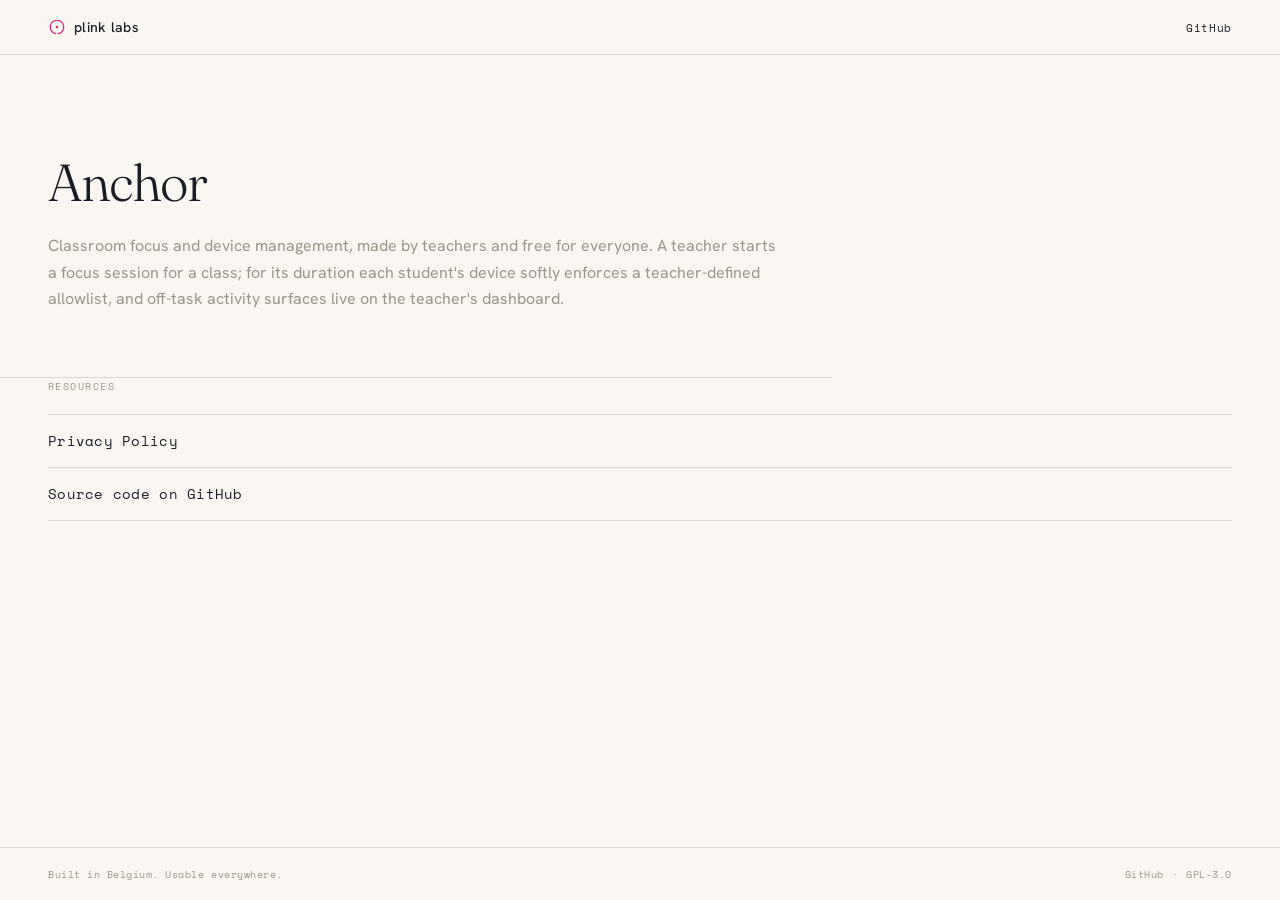
==== anchor/index.html @ 73179ba9 "Add Anchor product section with privacy policy Create an /anchor/ subfolder as the home for Anchor p" ====
<!DOCTYPE html>
<html lang="en">
<head>
  <meta charset="UTF-8">
  <meta name="viewport" content="width=device-width, initial-scale=1.0">
  <meta name="description" content="Anchor — classroom focus and device management software by Plink Labs.">
  <title>Anchor · Plink Labs</title>
  <link rel="icon" href="data:image/svg+xml,<svg xmlns='http://www.w3.org/2000/svg' viewBox='0 0 24 24' fill='none'><path d='M 10.44 20.86 A 9 9 0 1 1 13.56 20.86' stroke='%23DB2777' stroke-width='1.5' stroke-linecap='round'/><circle cx='12' cy='12' r='1.8' fill='%23DB2777'/></svg>">
  <link rel="preconnect" href="https://fonts.googleapis.com">
  <link rel="preconnect" href="https://fonts.gstatic.com" crossorigin>
  <link href="https://fonts.googleapis.com/css2?family=Fraunces:opsz,wght@9..144,300&family=Hanken+Grotesk:wght@400;500&family=Space+Mono&display=swap" rel="stylesheet">
  <link rel="stylesheet" href="../style.css">
  <style>
    .links {
      padding: 0 var(--gutter) clamp(2.5rem, 6vw, 4rem);
    }
    .links h2 {
      font-family: var(--ff-mono);
      font-size: 0.65rem;
      font-weight: 400;
      letter-spacing: 0.14em;
      text-transform: uppercase;
      color: var(--muted);
      margin-bottom: 1.25rem;
    }
    .links ul { list-style: none; }
    .links li { border-top: var(--border); }
    .links li:last-child { border-bottom: var(--border); }
    .links a {
      display: block;
      padding: 1rem 0;
      font-family: var(--ff-mono);
      font-size: 0.85rem;
      letter-spacing: 0.02em;
    }
  </style>
</head>
<body>

  <header>
    <a href="/" class="wordmark" aria-label="Plink Labs home">
      <svg width="18" height="18" viewBox="0 0 24 24" fill="none" aria-hidden="true">
        <path d="M 10.44 20.86 A 9 9 0 1 1 13.56 20.86" stroke="#DB2777" stroke-width="1.5" stroke-linecap="round"/>
        <circle cx="12" cy="12" r="1.8" fill="#DB2777"/>
      </svg>
      <span>plink labs</span>
    </a>
    <nav>
      <a href="https://github.com/plinklabs/Anchor">GitHub</a>
    </nav>
  </header>

  <main>
    <section class="hero">
      <h1>Anchor</h1>
      <p>Classroom focus and device management, made by teachers and free for everyone. A teacher starts a focus session for a class; for its duration each student's device softly enforces a teacher-defined allowlist, and off-task activity surfaces live on the teacher's dashboard.</p>
    </section>

    <section class="links">
      <h2>Resources</h2>
      <ul>
        <li><a href="privacy.html">Privacy Policy</a></li>
        <li><a href="https://github.com/plinklabs/Anchor">Source code on GitHub</a></li>
      </ul>
    </section>
  </main>

  <footer>
    <p>Built in Belgium. Usable everywhere.</p>
    <nav>
      <a href="https://github.com/plinklabs">GitHub</a>
      <span>·</span>
      <span>GPL-3.0</span>
    </nav>
  </footer>

</body>
</html>
---- style.css ----
/* Design tokens */
:root {
  --ink:     #1B1B23;
  --paper:   #FAF7F2;
  --magenta: #DB2777;
  --muted:   #9A958B;

  --ff-display: 'Fraunces', Georgia, serif;
  --ff-ui:      'Hanken Grotesk', system-ui, sans-serif;
  --ff-mono:    'Space Mono', monospace;

  --border:  1px solid rgba(27, 27, 35, 0.15);
  --gutter:  clamp(1.25rem, 5vw, 3rem);
}

/* Reset */
*, *::before, *::after { box-sizing: border-box; margin: 0; padding: 0; }

body {
  font-family: var(--ff-ui);
  background: var(--paper);
  color: var(--ink);
  min-height: 100dvh;
  display: flex;
  flex-direction: column;
}

a { color: inherit; text-decoration: none; }
a:hover { color: var(--magenta); }

/* Header */
header {
  display: flex;
  align-items: center;
  justify-content: space-between;
  padding: 1.125rem var(--gutter);
  border-bottom: var(--border);
}

.wordmark {
  display: flex;
  align-items: center;
  gap: 0.5rem;
  font-size: 0.875rem;
  font-weight: 500;
  letter-spacing: 0.02em;
}

header nav {
  font-family: var(--ff-mono);
  font-size: 0.7rem;
  letter-spacing: 0.06em;
}

/* Hero */
main { flex: 1; }

.hero {
  padding: clamp(3rem, 8vw, 6rem) var(--gutter) clamp(2.5rem, 6vw, 4rem);
  border-bottom: var(--border);
  max-width: 52rem;
}

.hero h1 {
  font-family: var(--ff-display);
  font-size: clamp(1.875rem, 4.5vw, 3.25rem);
  font-weight: 300;
  line-height: 1.2;
  letter-spacing: -0.02em;
  margin-bottom: 1.25rem;
}

.hero p {
  color: var(--muted);
  font-size: clamp(0.875rem, 2vw, 1rem);
  line-height: 1.65;
}

/* Projects */
.projects {
  padding: clamp(2rem, 5vw, 3rem) var(--gutter);
}

.projects > h2 {
  font-family: var(--ff-mono);
  font-size: 0.65rem;
  font-weight: 400;
  letter-spacing: 0.14em;
  text-transform: uppercase;
  color: var(--muted);
  margin-bottom: 1.5rem;
}

.project-grid {
  display: grid;
  grid-template-columns: repeat(auto-fill, minmax(15rem, 1fr));
  border-top: var(--border);
  border-left: var(--border);
}

.project-grid article {
  padding: 1.5rem 1.5rem 1.75rem;
  border-right: var(--border);
  border-bottom: var(--border);
}

.project-grid h3 {
  font-family: var(--ff-mono);
  font-size: 0.8rem;
  font-weight: 400;
  color: var(--magenta);
  letter-spacing: 0.02em;
  margin-bottom: 0.5rem;
}

.project-grid p {
  font-size: 0.875rem;
  line-height: 1.55;
  color: var(--muted);
}

/* Footer */
footer {
  display: flex;
  align-items: center;
  justify-content: space-between;
  flex-wrap: wrap;
  gap: 0.75rem;
  padding: 1.125rem var(--gutter);
  border-top: var(--border);
  font-family: var(--ff-mono);
  font-size: 0.65rem;
  letter-spacing: 0.05em;
  color: var(--muted);
}

footer nav {
  display: flex;
  align-items: center;
  gap: 0.5rem;
}
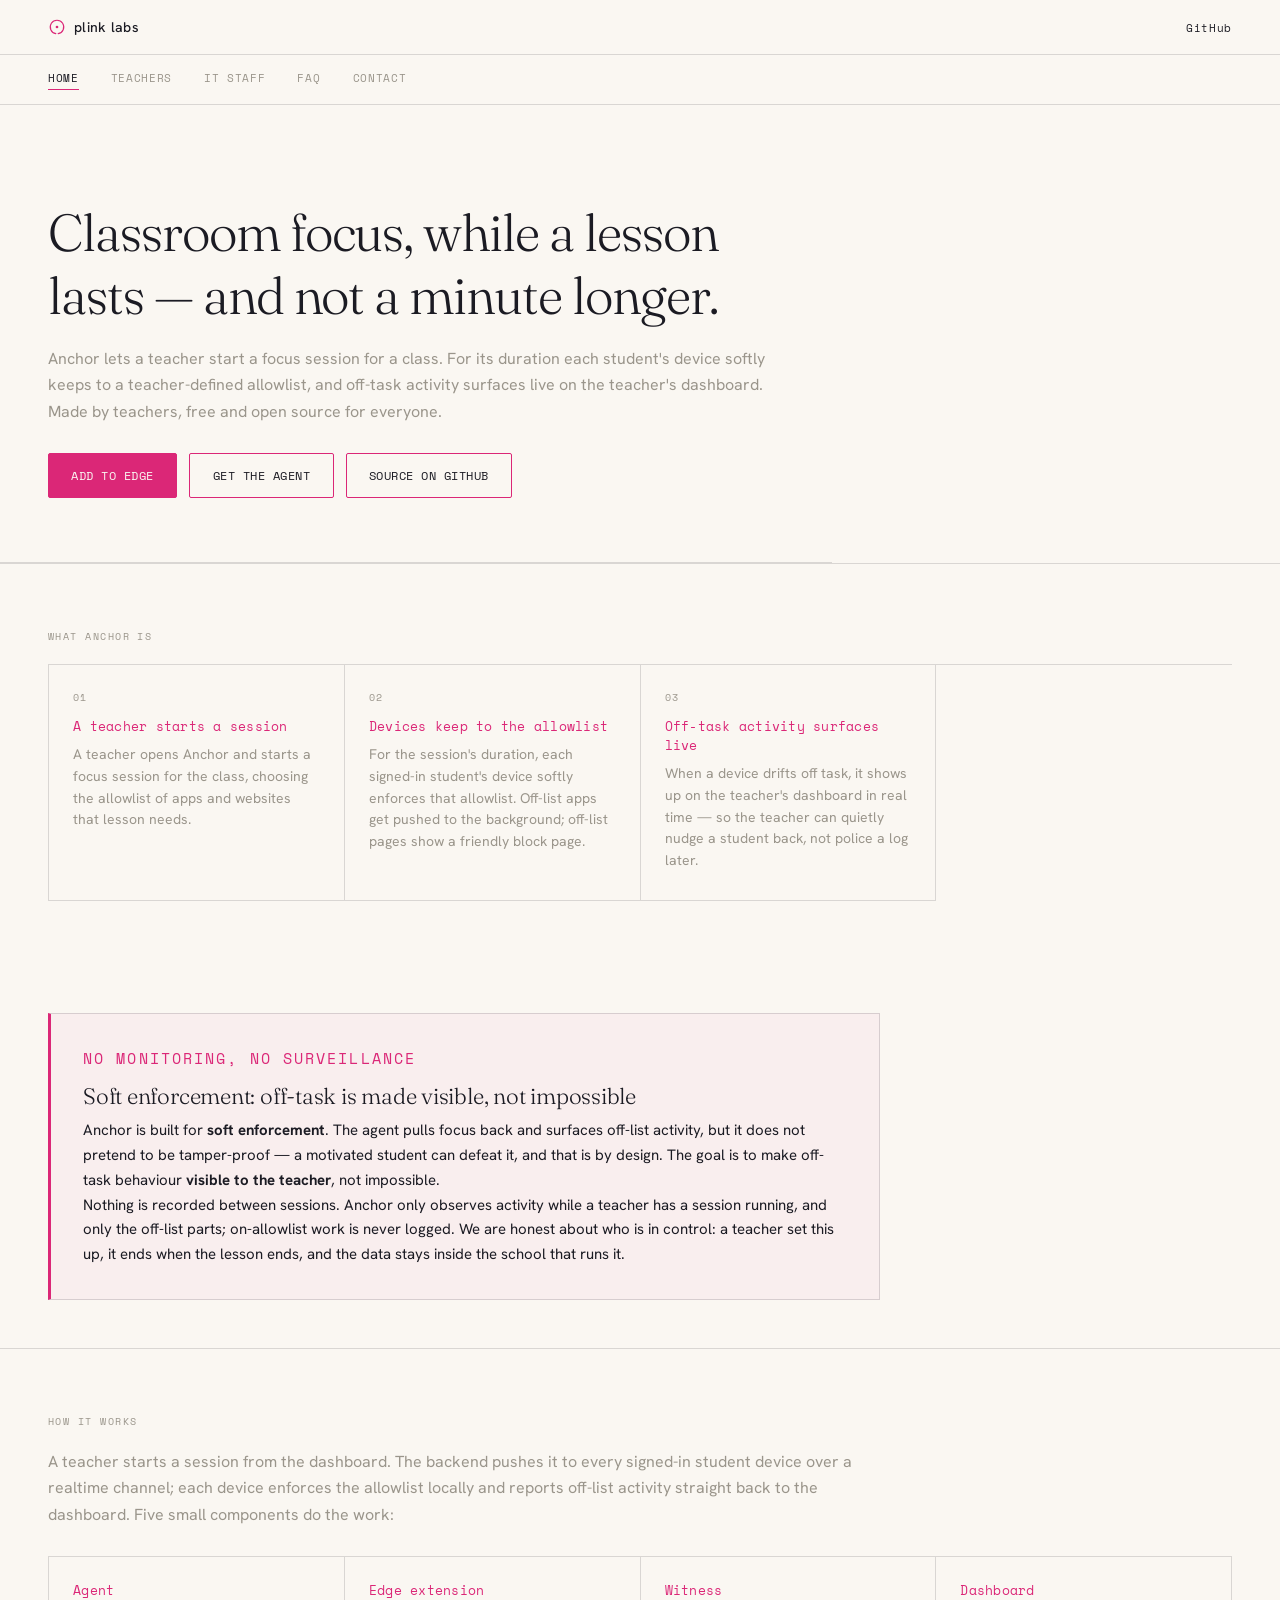
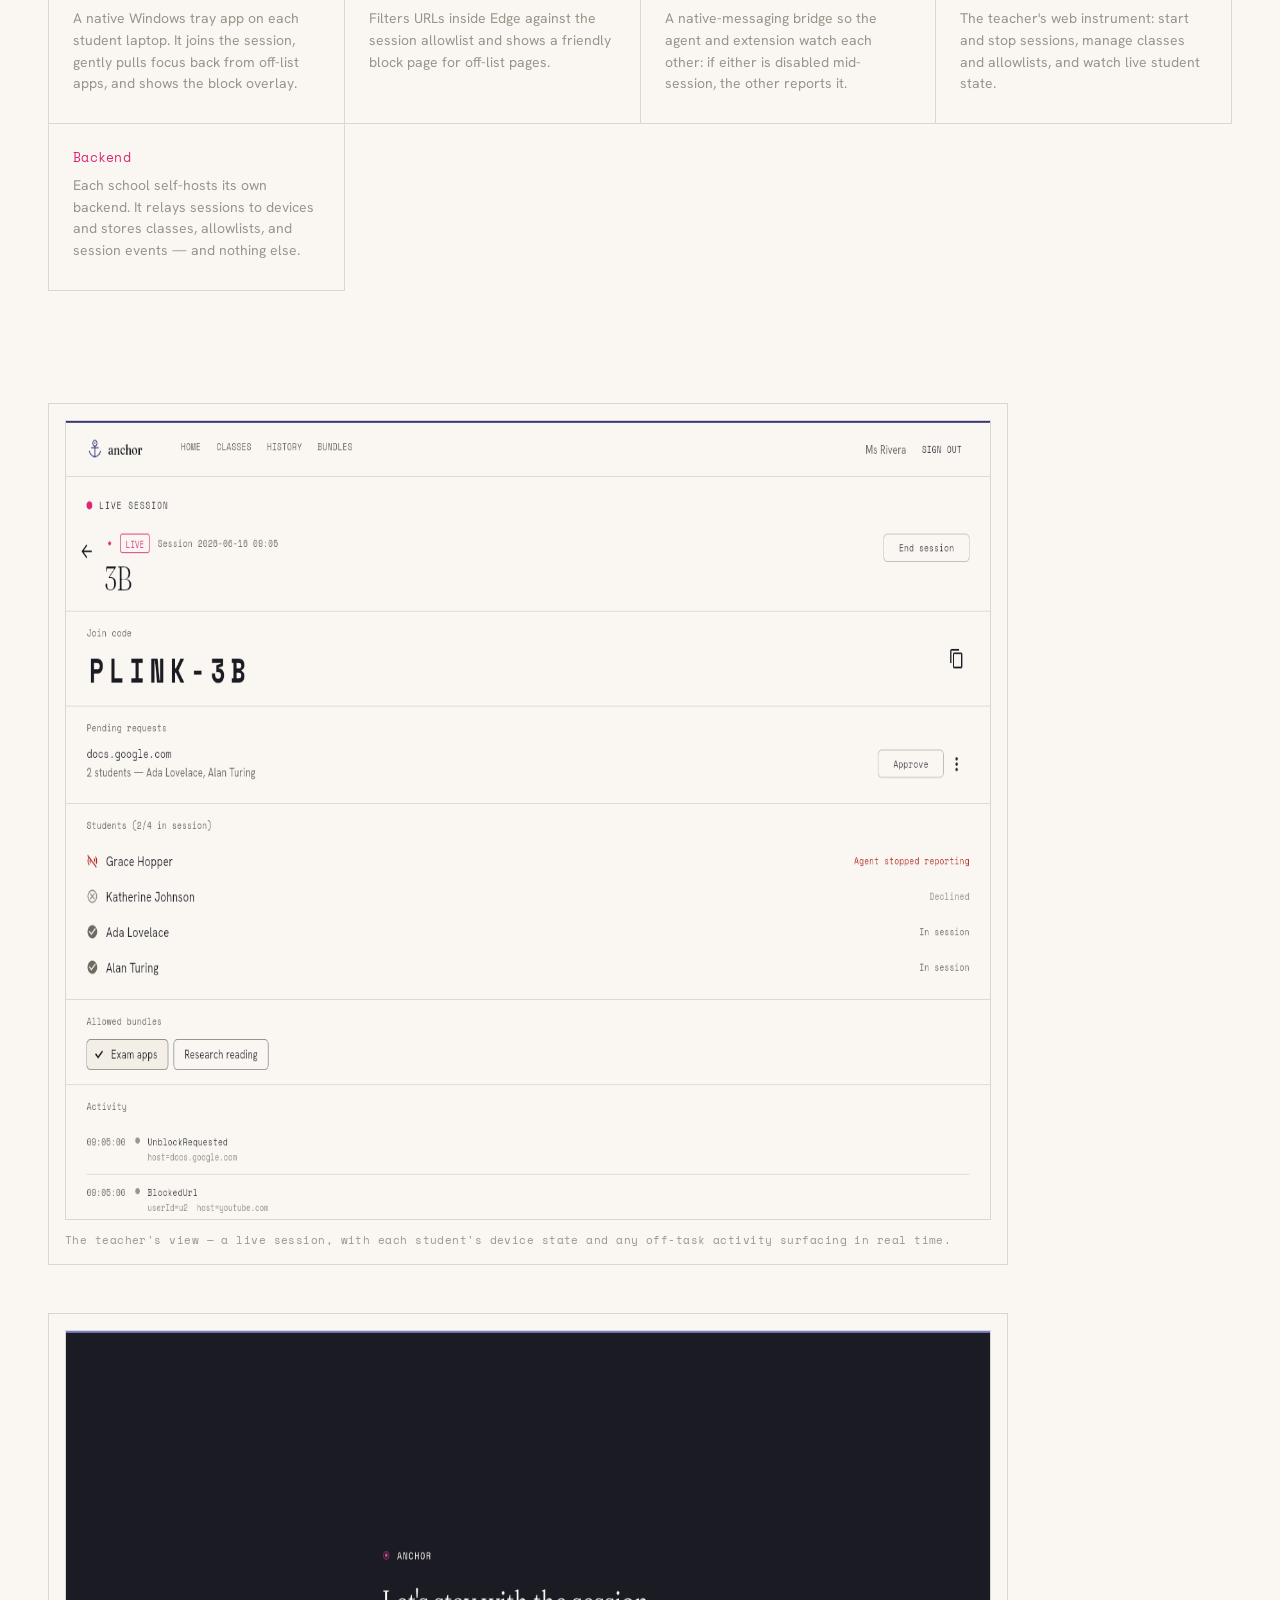
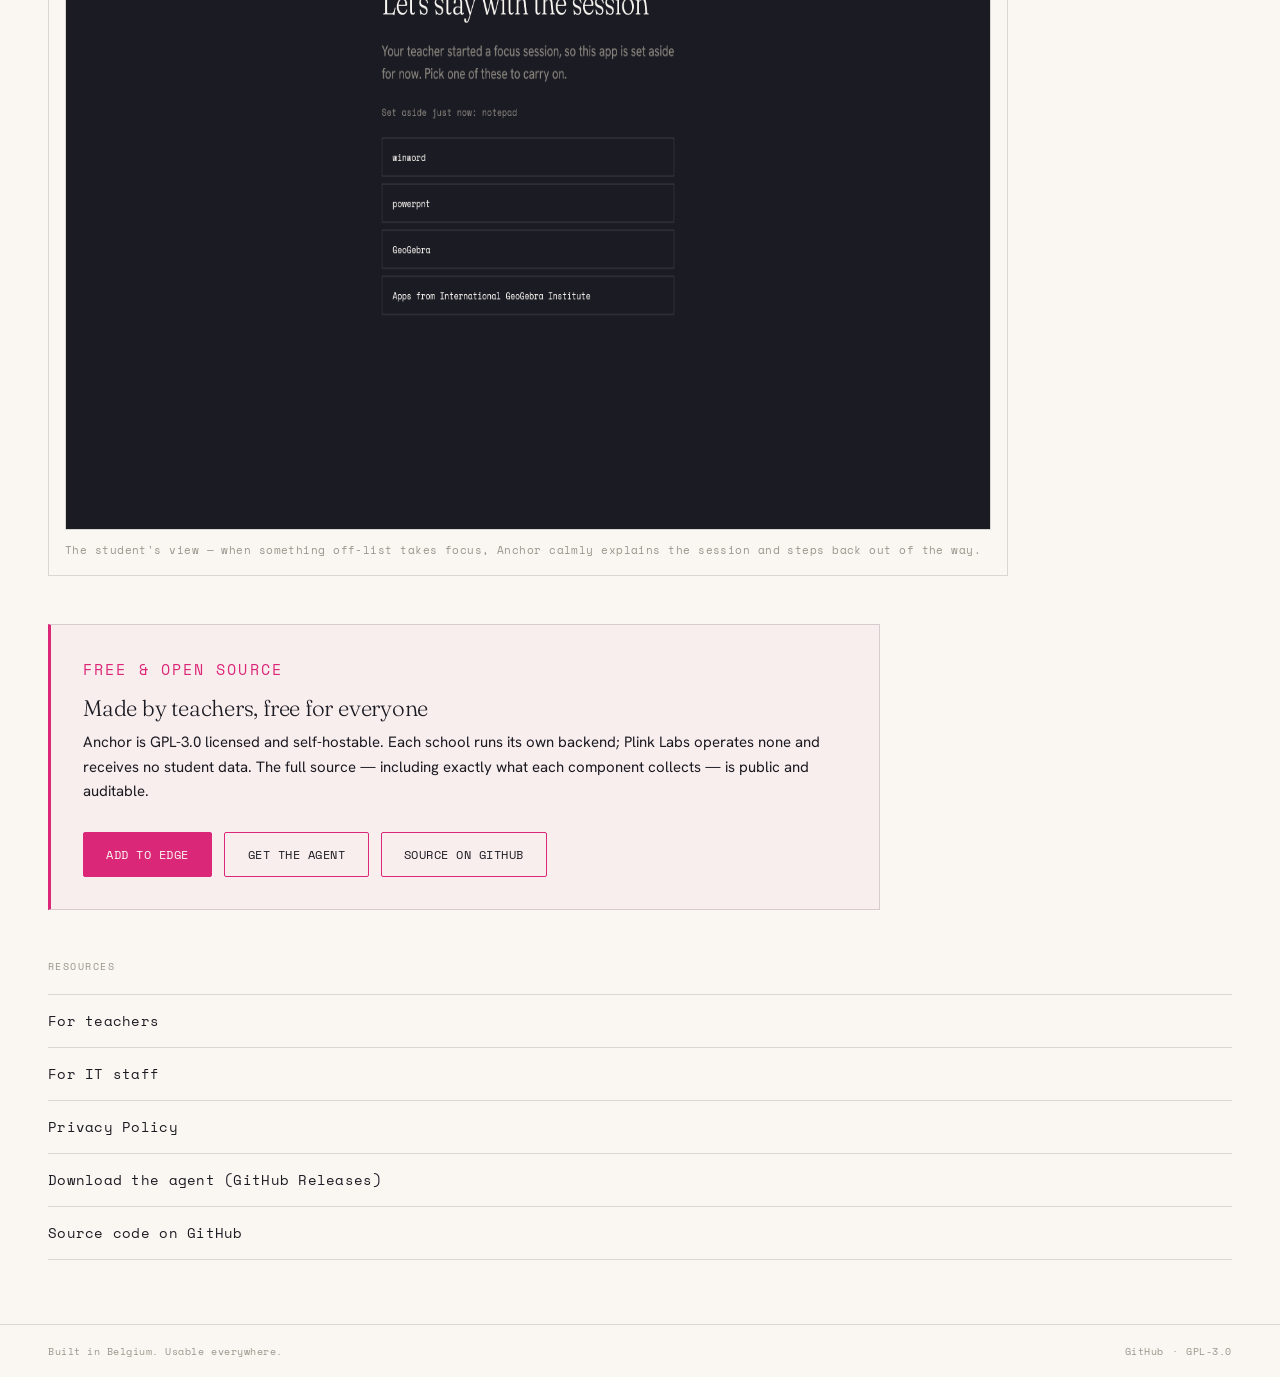
==== commit 008da068: "Publish Anchor website to /anchor/ and link front-page card Mirrors the co-located Anchor `website/`" ====
--- a/anchor/index.html
+++ b/anchor/index.html
@@ -3,37 +3,13 @@
 <head>
   <meta charset="UTF-8">
   <meta name="viewport" content="width=device-width, initial-scale=1.0">
-  <meta name="description" content="Anchor — classroom focus and device management software by Plink Labs.">
+  <meta name="description" content="Anchor — classroom focus and device management software by Plink Labs. A teacher starts a focus session; each student device softly enforces an allowlist; off-task activity surfaces live on the dashboard.">
   <title>Anchor · Plink Labs</title>
   <link rel="icon" href="data:image/svg+xml,<svg xmlns='http://www.w3.org/2000/svg' viewBox='0 0 24 24' fill='none'><path d='M 10.44 20.86 A 9 9 0 1 1 13.56 20.86' stroke='%23DB2777' stroke-width='1.5' stroke-linecap='round'/><circle cx='12' cy='12' r='1.8' fill='%23DB2777'/></svg>">
   <link rel="preconnect" href="https://fonts.googleapis.com">
   <link rel="preconnect" href="https://fonts.gstatic.com" crossorigin>
   <link href="https://fonts.googleapis.com/css2?family=Fraunces:opsz,wght@9..144,300&family=Hanken+Grotesk:wght@400;500&family=Space+Mono&display=swap" rel="stylesheet">
-  <link rel="stylesheet" href="../style.css">
-  <style>
-    .links {
-      padding: 0 var(--gutter) clamp(2.5rem, 6vw, 4rem);
-    }
-    .links h2 {
-      font-family: var(--ff-mono);
-      font-size: 0.65rem;
-      font-weight: 400;
-      letter-spacing: 0.14em;
-      text-transform: uppercase;
-      color: var(--muted);
-      margin-bottom: 1.25rem;
-    }
-    .links ul { list-style: none; }
-    .links li { border-top: var(--border); }
-    .links li:last-child { border-bottom: var(--border); }
-    .links a {
-      display: block;
-      padding: 1rem 0;
-      font-family: var(--ff-mono);
-      font-size: 0.85rem;
-      letter-spacing: 0.02em;
-    }
-  </style>
+  <link rel="stylesheet" href="style.css">
 </head>
 <body>
 
@@ -50,19 +26,128 @@
     </nav>
   </header>
 
+  <nav class="subnav" aria-label="Anchor site">
+    <a href="index.html" aria-current="page">Home</a>
+    <a href="teachers.html">Teachers</a>
+    <a href="it.html">IT staff</a>
+    <a href="faq.html">FAQ</a>
+    <a href="contact.html">Contact</a>
+  </nav>
+
   <main>
+
+    <!-- Hero — one-line value proposition + primary CTAs -->
     <section class="hero">
-      <h1>Anchor</h1>
-      <p>Classroom focus and device management, made by teachers and free for everyone. A teacher starts a focus session for a class; for its duration each student's device softly enforces a teacher-defined allowlist, and off-task activity surfaces live on the teacher's dashboard.</p>
+      <h1>Classroom focus, while a lesson lasts — and not a minute longer.</h1>
+      <p>Anchor lets a teacher start a focus session for a class. For its duration each student's device softly keeps to a teacher-defined allowlist, and off-task activity surfaces live on the teacher's dashboard. Made by teachers, free and open source for everyone.</p>
+      <!--
+        CTA target assumption: the Edge Add-ons listing is not public yet, so
+        "Add to Edge" points at the repository for now. Repoint it to the
+        canonical Edge Add-ons URL once the extension is published. (Issue #254)
+      -->
+      <div class="cta-row">
+        <a class="cta cta--primary" href="https://github.com/plinklabs/Anchor">Add to Edge</a>
+        <a class="cta cta--secondary" href="https://github.com/plinklabs/Anchor/releases">Get the agent</a>
+        <a class="cta cta--secondary" href="https://github.com/plinklabs/Anchor">Source on GitHub</a>
+      </div>
+    </section>
+
+    <!-- What Anchor is — plain language -->
+    <section class="feature-section">
+      <p class="eyebrow">What Anchor is</p>
+      <div class="feature-grid">
+        <article>
+          <p class="step">01</p>
+          <h3>A teacher starts a session</h3>
+          <p>A teacher opens Anchor and starts a focus session for the class, choosing the allowlist of apps and websites that lesson needs.</p>
+        </article>
+        <article>
+          <p class="step">02</p>
+          <h3>Devices keep to the allowlist</h3>
+          <p>For the session's duration, each signed-in student's device softly enforces that allowlist. Off-list apps get pushed to the background; off-list pages show a friendly block page.</p>
+        </article>
+        <article>
+          <p class="step">03</p>
+          <h3>Off-task activity surfaces live</h3>
+          <p>When a device drifts off task, it shows up on the teacher's dashboard in real time — so the teacher can quietly nudge a student back, not police a log later.</p>
+        </article>
+      </div>
+    </section>
+
+    <!-- Philosophy — no monitoring, no privacy invasion, only voluntary focus -->
+    <section class="callout">
+      <p class="eyebrow">No monitoring, no surveillance</p>
+      <h2>Soft enforcement: off-task is made visible, not impossible</h2>
+      <p>Anchor is built for <strong>soft enforcement</strong>. The agent pulls focus back and surfaces off-list activity, but it does not pretend to be tamper-proof — a motivated student can defeat it, and that is by design. The goal is to make off-task behaviour <strong>visible to the teacher</strong>, not impossible.</p>
+      <p>Nothing is recorded between sessions. Anchor only observes activity while a teacher has a session running, and only the off-list parts; on-allowlist work is never logged. We are honest about who is in control: a teacher set this up, it ends when the lesson ends, and the data stays inside the school that runs it.</p>
+    </section>
+
+    <!-- How it works — teacher → backend → student devices + the five components -->
+    <section class="feature-section">
+      <p class="eyebrow">How it works</p>
+      <p class="lead" style="max-width: 52rem; color: var(--muted); line-height: 1.65; margin-bottom: 1.75rem;">A teacher starts a session from the dashboard. The backend pushes it to every signed-in student device over a realtime channel; each device enforces the allowlist locally and reports off-list activity straight back to the dashboard. Five small components do the work:</p>
+      <div class="feature-grid">
+        <article>
+          <h3>Agent</h3>
+          <p>A native Windows tray app on each student laptop. It joins the session, gently pulls focus back from off-list apps, and shows the block overlay.</p>
+        </article>
+        <article>
+          <h3>Edge extension</h3>
+          <p>Filters URLs inside Edge against the session allowlist and shows a friendly block page for off-list pages.</p>
+        </article>
+        <article>
+          <h3>Witness</h3>
+          <p>A native-messaging bridge so the agent and extension watch each other: if either is disabled mid-session, the other reports it.</p>
+        </article>
+        <article>
+          <h3>Dashboard</h3>
+          <p>The teacher's web instrument: start and stop sessions, manage classes and allowlists, and watch live student state.</p>
+        </article>
+        <article>
+          <h3>Backend</h3>
+          <p>Each school self-hosts its own backend. It relays sessions to devices and stores classes, allowlists, and session events — and nothing else.</p>
+        </article>
+      </div>
+    </section>
+
+    <!-- See it — dashboard session view + student block overlay -->
+    <figure class="screenshot">
+      <figure>
+        <img src="assets/dashboard-session.png" alt="Anchor teacher dashboard during a live focus session, showing each student's device state" width="1280" height="800">
+        <figcaption>The teacher's view — a live session, with each student's device state and any off-task activity surfacing in real time.</figcaption>
+      </figure>
+    </figure>
+
+    <figure class="screenshot">
+      <figure>
+        <img src="assets/agent-block-overlay.png" alt="Anchor block overlay on a student device explaining that the current focus session does not allow this app" width="1280" height="800">
+        <figcaption>The student's view — when something off-list takes focus, Anchor calmly explains the session and steps back out of the way.</figcaption>
+      </figure>
+    </figure>
+
+    <!-- CTAs / resources -->
+    <section class="callout">
+      <p class="eyebrow">Free &amp; open source</p>
+      <h2>Made by teachers, free for everyone</h2>
+      <p>Anchor is GPL-3.0 licensed and self-hostable. Each school runs its own backend; Plink Labs operates none and receives no student data. The full source — including exactly what each component collects — is public and auditable.</p>
+      <div class="cta-row">
+        <a class="cta cta--primary" href="https://github.com/plinklabs/Anchor">Add to Edge</a>
+        <a class="cta cta--secondary" href="https://github.com/plinklabs/Anchor/releases">Get the agent</a>
+        <a class="cta cta--secondary" href="https://github.com/plinklabs/Anchor">Source on GitHub</a>
+      </div>
     </section>
 
     <section class="links">
       <h2>Resources</h2>
       <ul>
+        <li><a href="teachers.html">For teachers</a></li>
+        <li><a href="it.html">For IT staff</a></li>
         <li><a href="privacy.html">Privacy Policy</a></li>
+        <li><a href="https://github.com/plinklabs/Anchor/releases">Download the agent (GitHub Releases)</a></li>
         <li><a href="https://github.com/plinklabs/Anchor">Source code on GitHub</a></li>
       </ul>
     </section>
+
   </main>
 
   <footer>
--- a/anchor/style.css
+++ b/anchor/style.css
@@ -0,0 +1,370 @@
+/* ============================================================
+   Anchor subsite — self-contained stylesheet.
+   No dependency on the parent plinklabs.github.io/style.css.
+   Design tokens mirror the Plink Labs design system
+   (agent/external/plink-design-system).
+   ============================================================ */
+
+/* Design tokens */
+:root {
+  --ink:     #1B1B23;
+  --paper:   #FAF7F2;
+  --magenta: #DB2777;
+  --muted:   #9A958B;
+
+  --ff-display: 'Fraunces', Georgia, serif;
+  --ff-ui:      'Hanken Grotesk', system-ui, sans-serif;
+  --ff-mono:    'Space Mono', monospace;
+
+  --border:  1px solid rgba(27, 27, 35, 0.15);
+  --gutter:  clamp(1.25rem, 5vw, 3rem);
+}
+
+/* Reset */
+*, *::before, *::after { box-sizing: border-box; margin: 0; padding: 0; }
+
+body {
+  font-family: var(--ff-ui);
+  background: var(--paper);
+  color: var(--ink);
+  min-height: 100dvh;
+  display: flex;
+  flex-direction: column;
+}
+
+a { color: inherit; text-decoration: none; }
+a:hover { color: var(--magenta); }
+
+img { max-width: 100%; display: block; }
+
+/* ============================================================
+   Header (wordmark + GitHub) — reused from the parent site.
+   ============================================================ */
+header {
+  display: flex;
+  align-items: center;
+  justify-content: space-between;
+  padding: 1.125rem var(--gutter);
+  border-bottom: var(--border);
+}
+
+.wordmark {
+  display: flex;
+  align-items: center;
+  gap: 0.5rem;
+  font-size: 0.875rem;
+  font-weight: 500;
+  letter-spacing: 0.02em;
+}
+
+header nav {
+  font-family: var(--ff-mono);
+  font-size: 0.7rem;
+  letter-spacing: 0.06em;
+}
+
+/* ============================================================
+   In-subsite navigation: Home · Teachers · IT staff · FAQ · Contact
+   ============================================================ */
+.subnav {
+  display: flex;
+  flex-wrap: wrap;
+  gap: clamp(1rem, 4vw, 2rem);
+  padding: 0.875rem var(--gutter);
+  border-bottom: var(--border);
+  font-family: var(--ff-mono);
+  font-size: 0.7rem;
+  letter-spacing: 0.06em;
+}
+
+.subnav a {
+  text-transform: uppercase;
+  color: var(--muted);
+  transition: color 0.15s ease;
+}
+
+.subnav a:hover { color: var(--magenta); }
+
+.subnav a[aria-current="page"] {
+  color: var(--ink);
+  border-bottom: 1.5px solid var(--magenta);
+  padding-bottom: 0.2rem;
+}
+
+/* ============================================================
+   Main + Hero
+   ============================================================ */
+main { flex: 1; }
+
+.hero {
+  padding: clamp(3rem, 8vw, 6rem) var(--gutter) clamp(2.5rem, 6vw, 4rem);
+  border-bottom: var(--border);
+  max-width: 52rem;
+}
+
+.hero h1 {
+  font-family: var(--ff-display);
+  font-size: clamp(1.875rem, 4.5vw, 3.25rem);
+  font-weight: 300;
+  line-height: 1.2;
+  letter-spacing: -0.02em;
+  margin-bottom: 1.25rem;
+}
+
+.hero p {
+  color: var(--muted);
+  font-size: clamp(0.875rem, 2vw, 1rem);
+  line-height: 1.65;
+}
+
+/* Section eyebrow label (shared) */
+.eyebrow {
+  font-family: var(--ff-mono);
+  font-size: 0.65rem;
+  font-weight: 400;
+  letter-spacing: 0.14em;
+  text-transform: uppercase;
+  color: var(--muted);
+  margin-bottom: 1.25rem;
+}
+
+/* ============================================================
+   Resources link list (from migrated index)
+   ============================================================ */
+.links {
+  padding: 0 var(--gutter) clamp(2.5rem, 6vw, 4rem);
+}
+.links h2 {
+  font-family: var(--ff-mono);
+  font-size: 0.65rem;
+  font-weight: 400;
+  letter-spacing: 0.14em;
+  text-transform: uppercase;
+  color: var(--muted);
+  margin-bottom: 1.25rem;
+}
+.links ul { list-style: none; }
+.links li { border-top: var(--border); }
+.links li:last-child { border-bottom: var(--border); }
+.links a {
+  display: block;
+  padding: 1rem 0;
+  font-family: var(--ff-mono);
+  font-size: 0.85rem;
+  letter-spacing: 0.02em;
+}
+
+/* ============================================================
+   CTA buttons — magenta primary / outline secondary
+   ============================================================ */
+.cta-row {
+  display: flex;
+  flex-wrap: wrap;
+  gap: 0.75rem;
+  margin-top: 1.75rem;
+}
+
+.cta {
+  display: inline-flex;
+  align-items: center;
+  gap: 0.5rem;
+  font-family: var(--ff-mono);
+  font-size: 0.78rem;
+  letter-spacing: 0.04em;
+  text-transform: uppercase;
+  padding: 0.75rem 1.4rem;
+  border: 1.5px solid var(--magenta);
+  border-radius: 2px;
+  transition: background 0.15s ease, color 0.15s ease;
+}
+
+.cta--primary {
+  background: var(--magenta);
+  color: var(--paper);
+}
+.cta--primary:hover {
+  background: #be1f66;
+  border-color: #be1f66;
+  color: var(--paper);
+}
+
+.cta--secondary {
+  background: transparent;
+  color: var(--ink);
+}
+.cta--secondary:hover {
+  background: var(--magenta);
+  color: var(--paper);
+}
+
+/* ============================================================
+   Screenshot figure — image + caption, hairline border, paper frame
+   ============================================================ */
+.screenshot {
+  margin: clamp(2rem, 5vw, 3rem) var(--gutter);
+  max-width: 60rem;
+}
+
+.screenshot figure {
+  border: var(--border);
+  background: var(--paper);
+  padding: clamp(0.5rem, 2vw, 1rem);
+}
+
+.screenshot img {
+  width: 100%;
+  border: var(--border);
+}
+
+.screenshot figcaption {
+  font-family: var(--ff-mono);
+  font-size: 0.7rem;
+  letter-spacing: 0.04em;
+  color: var(--muted);
+  margin-top: 0.75rem;
+  line-height: 1.5;
+}
+
+/* ============================================================
+   How-it-works / feature grid
+   ============================================================ */
+.feature-section {
+  padding: clamp(2.5rem, 6vw, 4rem) var(--gutter);
+  border-top: var(--border);
+}
+
+.feature-grid {
+  display: grid;
+  grid-template-columns: repeat(auto-fill, minmax(15rem, 1fr));
+  border-top: var(--border);
+  border-left: var(--border);
+}
+
+.feature-grid article {
+  padding: 1.5rem 1.5rem 1.75rem;
+  border-right: var(--border);
+  border-bottom: var(--border);
+}
+
+.feature-grid .step {
+  font-family: var(--ff-mono);
+  font-size: 0.65rem;
+  letter-spacing: 0.1em;
+  color: var(--muted);
+  margin-bottom: 0.75rem;
+}
+
+.feature-grid h3 {
+  font-family: var(--ff-mono);
+  font-size: 0.8rem;
+  font-weight: 400;
+  color: var(--magenta);
+  letter-spacing: 0.02em;
+  margin-bottom: 0.5rem;
+}
+
+.feature-grid p {
+  font-size: 0.875rem;
+  line-height: 1.55;
+  color: var(--muted);
+}
+
+/* ============================================================
+   Callout block
+   ============================================================ */
+.callout {
+  margin: clamp(2rem, 5vw, 3rem) var(--gutter);
+  padding: clamp(1.5rem, 4vw, 2rem);
+  border: var(--border);
+  border-left: 3px solid var(--magenta);
+  background: rgba(219, 39, 119, 0.04);
+  max-width: 52rem;
+}
+
+.callout .eyebrow {
+  color: var(--magenta);
+  margin-bottom: 0.75rem;
+}
+
+.callout h2 {
+  font-family: var(--ff-display);
+  font-size: clamp(1.125rem, 2.5vw, 1.4rem);
+  font-weight: 300;
+  letter-spacing: -0.01em;
+  margin-bottom: 0.5rem;
+}
+
+.callout p {
+  font-size: 0.9375rem;
+  line-height: 1.65;
+  color: var(--ink);
+}
+
+/* ============================================================
+   Prose document (privacy / legal copy)
+   ============================================================ */
+.doc {
+  padding: clamp(3rem, 8vw, 6rem) var(--gutter) clamp(2.5rem, 6vw, 4rem);
+  max-width: 46rem;
+}
+.doc .eyebrow {
+  color: var(--magenta);
+  margin-bottom: 1rem;
+}
+.doc h1 {
+  font-family: var(--ff-display);
+  font-size: clamp(1.875rem, 4.5vw, 3rem);
+  font-weight: 300;
+  line-height: 1.2;
+  letter-spacing: -0.02em;
+  margin-bottom: 0.75rem;
+}
+.doc .updated {
+  font-family: var(--ff-mono);
+  font-size: 0.7rem;
+  letter-spacing: 0.04em;
+  color: var(--muted);
+  margin-bottom: 2.5rem;
+}
+.doc h2 {
+  font-family: var(--ff-display);
+  font-size: clamp(1.125rem, 2.5vw, 1.4rem);
+  font-weight: 300;
+  letter-spacing: -0.01em;
+  margin: 2.5rem 0 0.75rem;
+}
+.doc p, .doc li {
+  font-size: 0.9375rem;
+  line-height: 1.7;
+  color: var(--ink);
+}
+.doc p { margin-bottom: 1rem; }
+.doc ul { padding-left: 1.25rem; margin-bottom: 1rem; }
+.doc li { margin-bottom: 0.5rem; }
+.doc strong { font-weight: 500; }
+.doc a { color: var(--magenta); }
+.doc a:hover { text-decoration: underline; }
+.doc .lead { color: var(--muted); font-size: 1rem; }
+
+/* ============================================================
+   Footer ("Built in Belgium…", GPL-3.0) — reused from parent site.
+   ============================================================ */
+footer {
+  display: flex;
+  align-items: center;
+  justify-content: space-between;
+  flex-wrap: wrap;
+  gap: 0.75rem;
+  padding: 1.125rem var(--gutter);
+  border-top: var(--border);
+  font-family: var(--ff-mono);
+  font-size: 0.65rem;
+  letter-spacing: 0.05em;
+  color: var(--muted);
+}
+
+footer nav {
+  display: flex;
+  align-items: center;
+  gap: 0.5rem;
+}
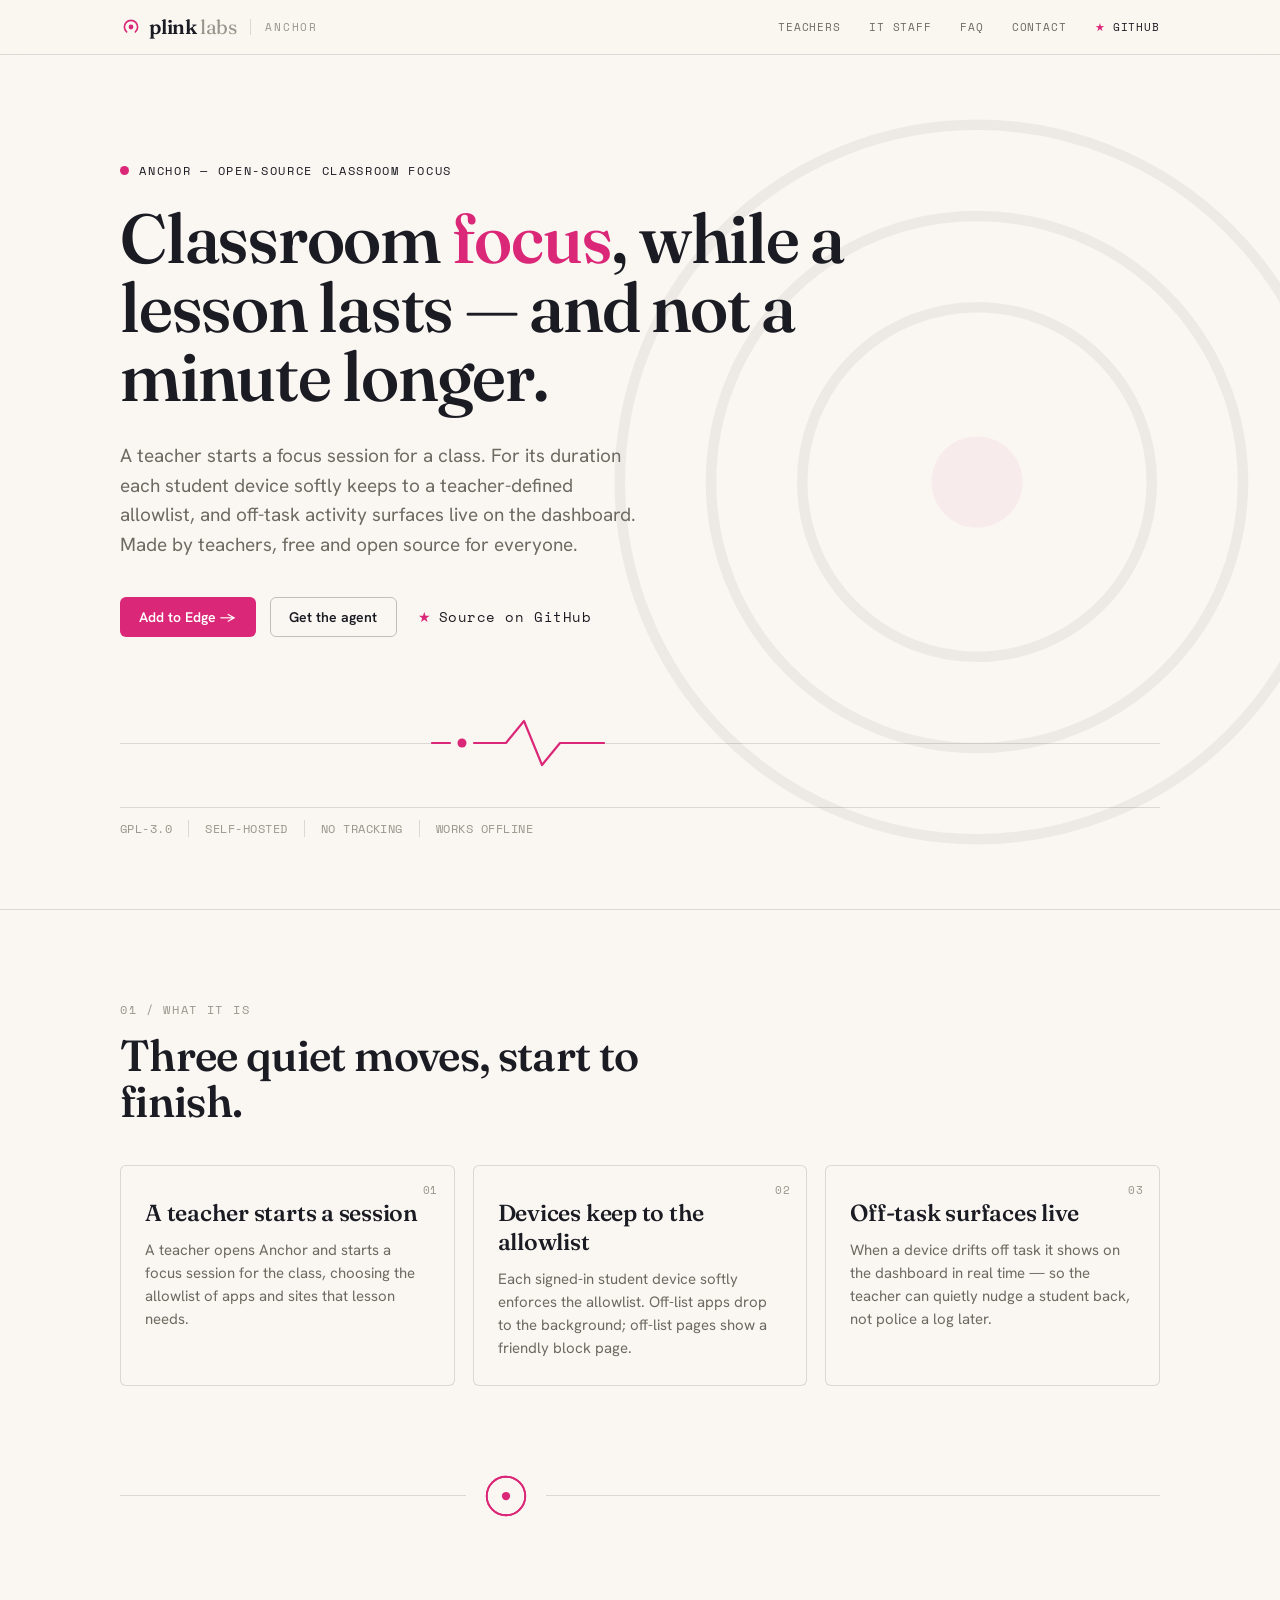
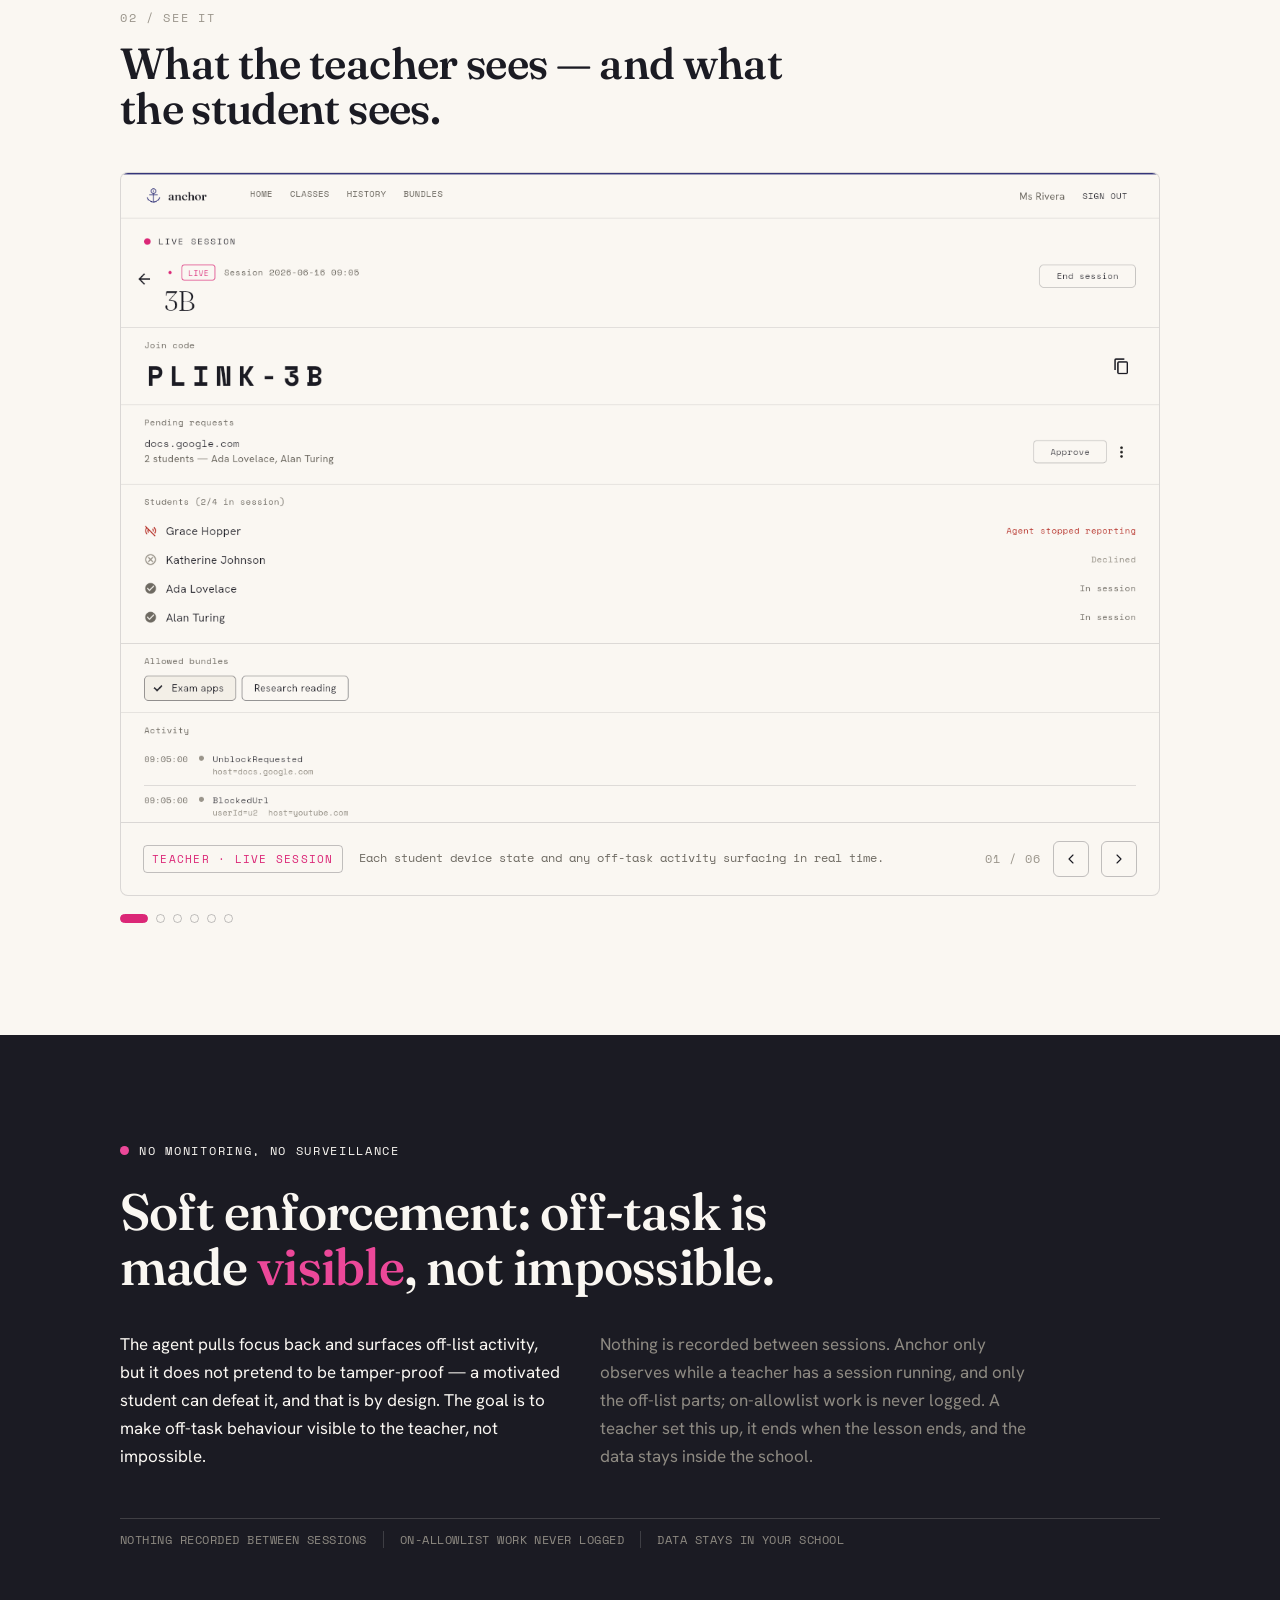
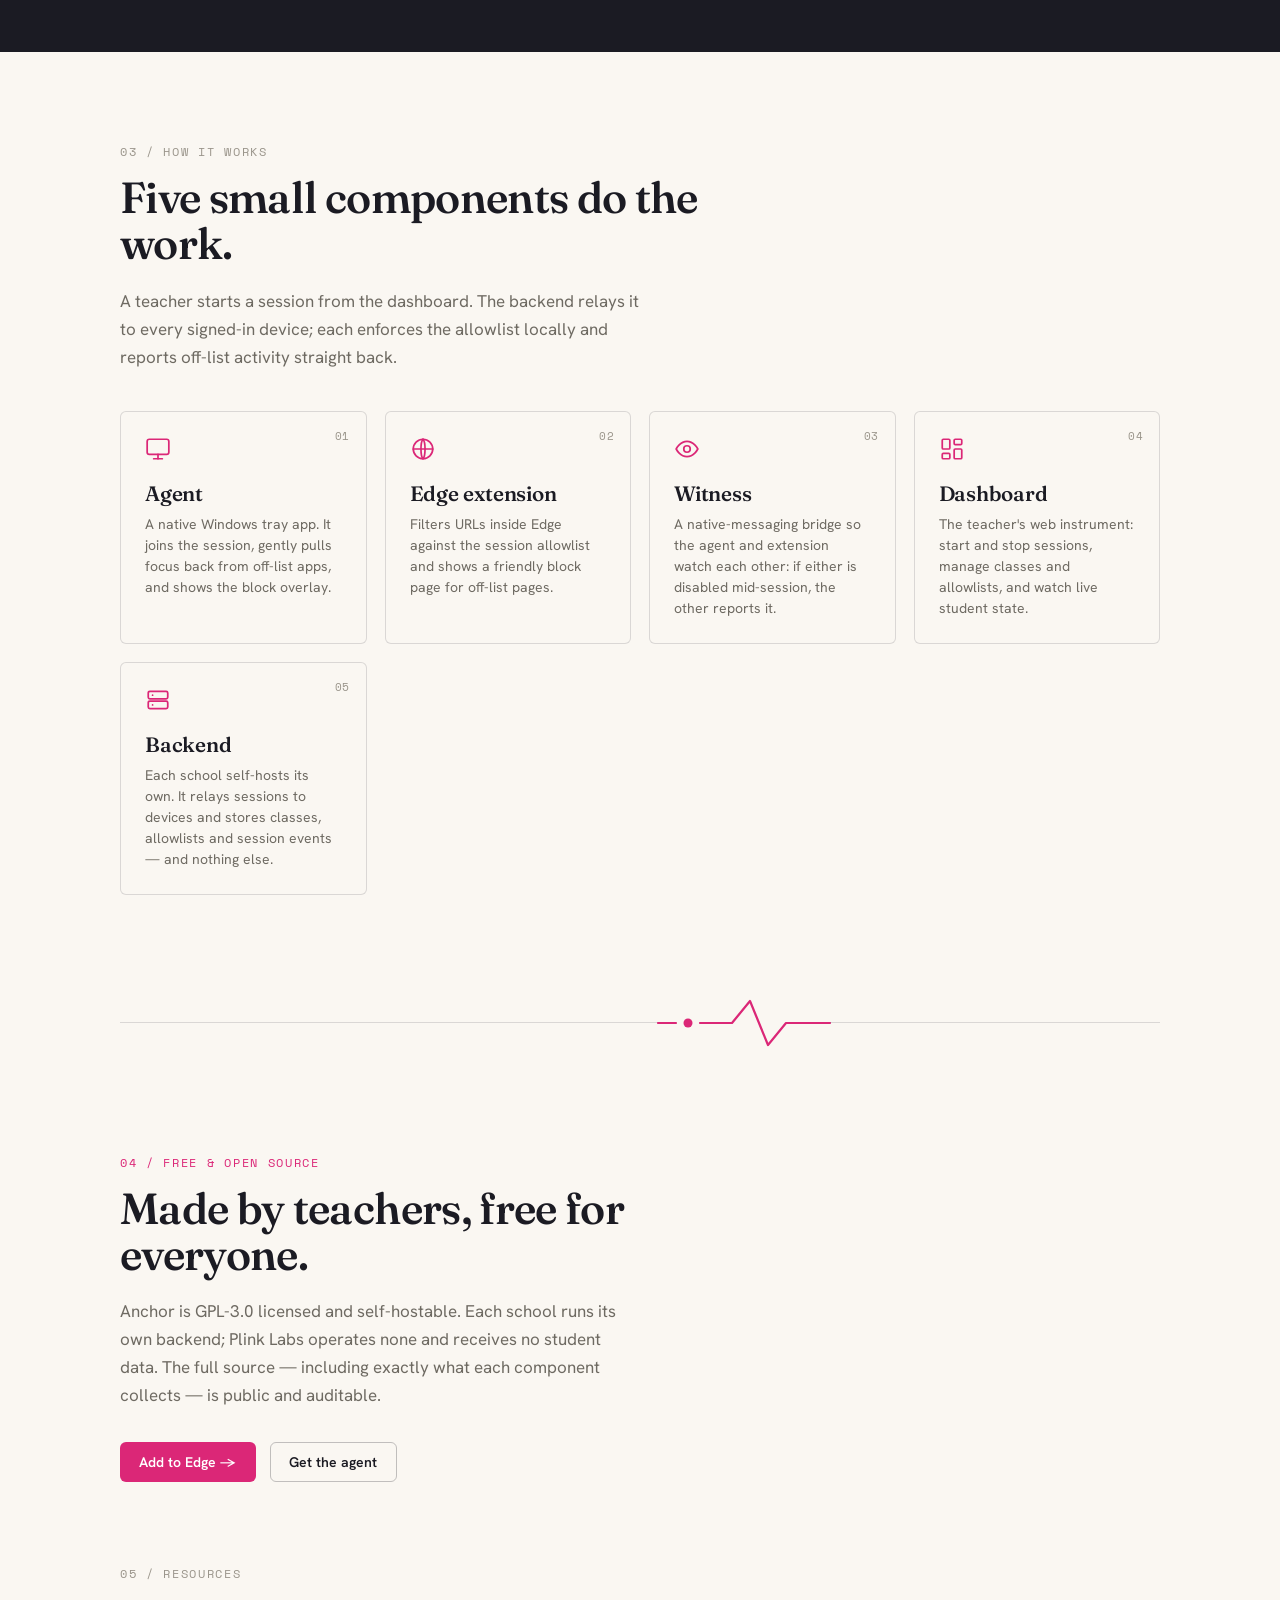
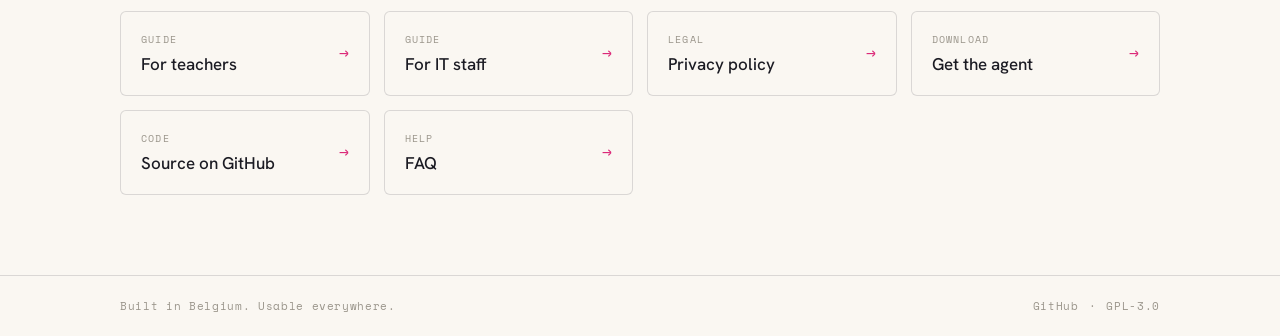
==== commit 29639a5f: "Redesign Anchor site with Plink Labs design system Rebuild the Anchor product site (/anchor/) on the" ====
--- a/anchor/index.html
+++ b/anchor/index.html
@@ -3,161 +3,287 @@
 <head>
   <meta charset="UTF-8">
   <meta name="viewport" content="width=device-width, initial-scale=1.0">
-  <meta name="description" content="Anchor — classroom focus and device management software by Plink Labs. A teacher starts a focus session; each student device softly enforces an allowlist; off-task activity surfaces live on the dashboard.">
+  <meta name="description" content="Anchor — open-source classroom focus by Plink Labs. A teacher starts a focus session; each student device softly keeps to an allowlist; off-task activity surfaces live on the dashboard. Free, self-hosted, GPL-3.0.">
   <title>Anchor · Plink Labs</title>
-  <link rel="icon" href="data:image/svg+xml,<svg xmlns='http://www.w3.org/2000/svg' viewBox='0 0 24 24' fill='none'><path d='M 10.44 20.86 A 9 9 0 1 1 13.56 20.86' stroke='%23DB2777' stroke-width='1.5' stroke-linecap='round'/><circle cx='12' cy='12' r='1.8' fill='%23DB2777'/></svg>">
+  <link rel="icon" href="data:image/svg+xml,<svg xmlns='http://www.w3.org/2000/svg' viewBox='0 0 120 120'><path d='M36 86.8 A36 36 0 1 1 84 86.8' fill='none' stroke='%23DB2777' stroke-width='9' stroke-linecap='round'/><circle cx='60' cy='60' r='13' fill='%23DB2777'/></svg>">
   <link rel="preconnect" href="https://fonts.googleapis.com">
   <link rel="preconnect" href="https://fonts.gstatic.com" crossorigin>
-  <link href="https://fonts.googleapis.com/css2?family=Fraunces:opsz,wght@9..144,300&family=Hanken+Grotesk:wght@400;500&family=Space+Mono&display=swap" rel="stylesheet">
+  <link href="https://fonts.googleapis.com/css2?family=Fraunces:opsz,wght@9..144,400..650&family=Hanken+Grotesk:wght@400;500;600;700&family=Space+Mono:wght@400;700&display=swap" rel="stylesheet">
   <link rel="stylesheet" href="style.css">
 </head>
 <body>
-
-  <header>
-    <a href="/" class="wordmark" aria-label="Plink Labs home">
-      <svg width="18" height="18" viewBox="0 0 24 24" fill="none" aria-hidden="true">
-        <path d="M 10.44 20.86 A 9 9 0 1 1 13.56 20.86" stroke="#DB2777" stroke-width="1.5" stroke-linecap="round"/>
-        <circle cx="12" cy="12" r="1.8" fill="#DB2777"/>
+<div class="page">
+
+  <header class="site-header">
+    <div class="site-header__inner">
+      <div class="brand">
+        <a class="logo" href="index.html" aria-label="Plink Labs — Anchor home">
+          <svg viewBox="0 0 120 120" width="22" height="22" aria-hidden="true" style="display:block;flex:none">
+            <path d="M36 86.8 A36 36 0 1 1 84 86.8" fill="none" stroke="#DB2777" stroke-width="9" stroke-linecap="round"></path>
+            <circle cx="60" cy="60" r="13" fill="#DB2777"></circle>
+          </svg>
+          <span class="logo__word">plink<span> labs</span></span>
+        </a>
+        <span class="brand__tag">Anchor</span>
+      </div>
+      <nav class="site-nav" aria-label="Anchor">
+        <a class="nav-link" href="teachers.html">Teachers</a>
+        <a class="nav-link" href="it.html">IT staff</a>
+        <a class="nav-link" href="faq.html">FAQ</a>
+        <a class="nav-link" href="contact.html">Contact</a>
+        <a class="nav-gh" href="https://github.com/plinklabs/Anchor"><span class="nav-gh__star">★</span>GitHub</a>
+      </nav>
+    </div>
+  </header>
+
+  <main>
+
+    <!-- HERO -->
+    <section class="hero">
+      <svg viewBox="0 0 100 100" aria-hidden="true" class="hero__watermark">
+        <circle cx="50" cy="50" r="47" fill="none" stroke="var(--ink)" stroke-width="1.4"></circle>
+        <circle cx="50" cy="50" r="35" fill="none" stroke="var(--ink)" stroke-width="1.4"></circle>
+        <circle cx="50" cy="50" r="23" fill="none" stroke="var(--ink)" stroke-width="1.4"></circle>
+        <circle cx="50" cy="50" r="6" fill="var(--magenta)"></circle>
       </svg>
-      <span>plink labs</span>
-    </a>
-    <nav>
-      <a href="https://github.com/plinklabs/Anchor">GitHub</a>
-    </nav>
-  </header>
-
-  <nav class="subnav" aria-label="Anchor site">
-    <a href="index.html" aria-current="page">Home</a>
-    <a href="teachers.html">Teachers</a>
-    <a href="it.html">IT staff</a>
-    <a href="faq.html">FAQ</a>
-    <a href="contact.html">Contact</a>
-  </nav>
-
-  <main>
-
-    <!-- Hero — one-line value proposition + primary CTAs -->
-    <section class="hero">
-      <h1>Classroom focus, while a lesson lasts — and not a minute longer.</h1>
-      <p>Anchor lets a teacher start a focus session for a class. For its duration each student's device softly keeps to a teacher-defined allowlist, and off-task activity surfaces live on the teacher's dashboard. Made by teachers, free and open source for everyone.</p>
-      <!--
-        CTA target assumption: the Edge Add-ons listing is not public yet, so
-        "Add to Edge" points at the repository for now. Repoint it to the
-        canonical Edge Add-ons URL once the extension is published. (Issue #254)
-      -->
-      <div class="cta-row">
-        <a class="cta cta--primary" href="https://github.com/plinklabs/Anchor">Add to Edge</a>
-        <a class="cta cta--secondary" href="https://github.com/plinklabs/Anchor/releases">Get the agent</a>
-        <a class="cta cta--secondary" href="https://github.com/plinklabs/Anchor">Source on GitHub</a>
-      </div>
-    </section>
-
-    <!-- What Anchor is — plain language -->
-    <section class="feature-section">
-      <p class="eyebrow">What Anchor is</p>
-      <div class="feature-grid">
-        <article>
-          <p class="step">01</p>
-          <h3>A teacher starts a session</h3>
-          <p>A teacher opens Anchor and starts a focus session for the class, choosing the allowlist of apps and websites that lesson needs.</p>
-        </article>
-        <article>
-          <p class="step">02</p>
-          <h3>Devices keep to the allowlist</h3>
-          <p>For the session's duration, each signed-in student's device softly enforces that allowlist. Off-list apps get pushed to the background; off-list pages show a friendly block page.</p>
-        </article>
-        <article>
-          <p class="step">03</p>
-          <h3>Off-task activity surfaces live</h3>
-          <p>When a device drifts off task, it shows up on the teacher's dashboard in real time — so the teacher can quietly nudge a student back, not police a log later.</p>
-        </article>
-      </div>
-    </section>
-
-    <!-- Philosophy — no monitoring, no privacy invasion, only voluntary focus -->
-    <section class="callout">
-      <p class="eyebrow">No monitoring, no surveillance</p>
-      <h2>Soft enforcement: off-task is made visible, not impossible</h2>
-      <p>Anchor is built for <strong>soft enforcement</strong>. The agent pulls focus back and surfaces off-list activity, but it does not pretend to be tamper-proof — a motivated student can defeat it, and that is by design. The goal is to make off-task behaviour <strong>visible to the teacher</strong>, not impossible.</p>
-      <p>Nothing is recorded between sessions. Anchor only observes activity while a teacher has a session running, and only the off-list parts; on-allowlist work is never logged. We are honest about who is in control: a teacher set this up, it ends when the lesson ends, and the data stays inside the school that runs it.</p>
-    </section>
-
-    <!-- How it works — teacher → backend → student devices + the five components -->
-    <section class="feature-section">
-      <p class="eyebrow">How it works</p>
-      <p class="lead" style="max-width: 52rem; color: var(--muted); line-height: 1.65; margin-bottom: 1.75rem;">A teacher starts a session from the dashboard. The backend pushes it to every signed-in student device over a realtime channel; each device enforces the allowlist locally and reports off-list activity straight back to the dashboard. Five small components do the work:</p>
-      <div class="feature-grid">
-        <article>
-          <h3>Agent</h3>
-          <p>A native Windows tray app on each student laptop. It joins the session, gently pulls focus back from off-list apps, and shows the block overlay.</p>
-        </article>
-        <article>
-          <h3>Edge extension</h3>
-          <p>Filters URLs inside Edge against the session allowlist and shows a friendly block page for off-list pages.</p>
-        </article>
-        <article>
-          <h3>Witness</h3>
-          <p>A native-messaging bridge so the agent and extension watch each other: if either is disabled mid-session, the other reports it.</p>
-        </article>
-        <article>
-          <h3>Dashboard</h3>
-          <p>The teacher's web instrument: start and stop sessions, manage classes and allowlists, and watch live student state.</p>
-        </article>
-        <article>
-          <h3>Backend</h3>
-          <p>Each school self-hosts its own backend. It relays sessions to devices and stores classes, allowlists, and session events — and nothing else.</p>
-        </article>
-      </div>
-    </section>
-
-    <!-- See it — dashboard session view + student block overlay -->
-    <figure class="screenshot">
-      <figure>
-        <img src="assets/dashboard-session.png" alt="Anchor teacher dashboard during a live focus session, showing each student's device state" width="1280" height="800">
-        <figcaption>The teacher's view — a live session, with each student's device state and any off-task activity surfacing in real time.</figcaption>
-      </figure>
-    </figure>
-
-    <figure class="screenshot">
-      <figure>
-        <img src="assets/agent-block-overlay.png" alt="Anchor block overlay on a student device explaining that the current focus session does not allow this app" width="1280" height="800">
-        <figcaption>The student's view — when something off-list takes focus, Anchor calmly explains the session and steps back out of the way.</figcaption>
-      </figure>
-    </figure>
-
-    <!-- CTAs / resources -->
-    <section class="callout">
-      <p class="eyebrow">Free &amp; open source</p>
-      <h2>Made by teachers, free for everyone</h2>
-      <p>Anchor is GPL-3.0 licensed and self-hostable. Each school runs its own backend; Plink Labs operates none and receives no student data. The full source — including exactly what each component collects — is public and auditable.</p>
-      <div class="cta-row">
-        <a class="cta cta--primary" href="https://github.com/plinklabs/Anchor">Add to Edge</a>
-        <a class="cta cta--secondary" href="https://github.com/plinklabs/Anchor/releases">Get the agent</a>
-        <a class="cta cta--secondary" href="https://github.com/plinklabs/Anchor">Source on GitHub</a>
-      </div>
-    </section>
-
-    <section class="links">
-      <h2>Resources</h2>
-      <ul>
-        <li><a href="teachers.html">For teachers</a></li>
-        <li><a href="it.html">For IT staff</a></li>
-        <li><a href="privacy.html">Privacy Policy</a></li>
-        <li><a href="https://github.com/plinklabs/Anchor/releases">Download the agent (GitHub Releases)</a></li>
-        <li><a href="https://github.com/plinklabs/Anchor">Source code on GitHub</a></li>
-      </ul>
+      <div class="hero__inner">
+        <p class="pl-eyebrow"><span class="pl-eyebrow__dot"></span>Anchor — open-source classroom focus</p>
+        <h1 style="max-width:17ch">Classroom <span class="magenta-word">focus</span>, while a lesson lasts — and not a minute longer.</h1>
+        <p class="hero__lead" style="max-width:48ch">A teacher starts a focus session for a class. For its duration each student device softly keeps to a teacher-defined allowlist, and off-task activity surfaces live on the dashboard. Made by teachers, free and open source for everyone.</p>
+        <div class="btn-row" style="margin-top:38px">
+          <a class="pl-btn pl-btn--primary" href="https://github.com/plinklabs/Anchor"><span style="white-space:nowrap">Add to Edge →</span></a>
+          <a class="pl-btn pl-btn--outline" href="https://github.com/plinklabs/Anchor/releases"><span style="white-space:nowrap">Get the agent</span></a>
+          <a class="pl-btn pl-btn--ghost" href="https://github.com/plinklabs/Anchor"><span style="white-space:nowrap"><span class="pl-btn__star">★</span>Source on GitHub</span></a>
+        </div>
+        <div class="hero__meta-rule">
+          <div class="pl-scope" aria-hidden="true">
+            <span class="pl-scope__line" style="flex-grow:0.36"></span>
+            <svg class="pl-scope__glyph" viewBox="0 0 172 80" width="172" height="80" aria-hidden="true">
+              <path d="M0 40 L18 40 M42 40 L74 40 L92 18 L110 62 L128 40 L172 40" fill="none" stroke="#DB2777" stroke-width="2.2" stroke-linecap="round" stroke-linejoin="round"></path>
+              <circle cx="30" cy="40" r="4.5" fill="#DB2777"></circle>
+            </svg>
+            <span class="pl-scope__line" style="flex-grow:0.64"></span>
+          </div>
+        </div>
+        <div class="pl-specstrip">
+          <span class="pl-specstrip__item">GPL-3.0</span>
+          <span class="pl-specstrip__item">Self-hosted</span>
+          <span class="pl-specstrip__item">No tracking</span>
+          <span class="pl-specstrip__item">Works offline</span>
+        </div>
+      </div>
+    </section>
+
+    <!-- WHAT ANCHOR IS -->
+    <section class="section">
+      <span class="section-num">01 / What it is</span>
+      <h2 class="h2" style="max-width:22ch">Three quiet moves, start to finish.</h2>
+      <div class="card-grid" style="grid-template-columns:repeat(auto-fit,minmax(260px,1fr));margin-top:40px">
+        <div class="pl-card pl-card--interactive">
+          <span class="pl-card__num">01</span>
+          <h3 class="card-title" style="font-size:1.45rem">A teacher starts a session</h3>
+          <p class="card-body">A teacher opens Anchor and starts a focus session for the class, choosing the allowlist of apps and sites that lesson needs.</p>
+        </div>
+        <div class="pl-card pl-card--interactive">
+          <span class="pl-card__num">02</span>
+          <h3 class="card-title" style="font-size:1.45rem">Devices keep to the allowlist</h3>
+          <p class="card-body">Each signed-in student device softly enforces the allowlist. Off-list apps drop to the background; off-list pages show a friendly block page.</p>
+        </div>
+        <div class="pl-card pl-card--interactive">
+          <span class="pl-card__num">03</span>
+          <h3 class="card-title" style="font-size:1.45rem">Off-task surfaces live</h3>
+          <p class="card-body">When a device drifts off task it shows on the dashboard in real time — so the teacher can quietly nudge a student back, not police a log later.</p>
+        </div>
+      </div>
+    </section>
+
+    <div class="rule-band">
+      <div class="pl-pingdiv" aria-hidden="true">
+        <span class="pl-pingdiv__line" style="flex-grow:0.36"></span>
+        <span class="pl-pingdiv__node" style="width:44px;height:44px">
+          <svg viewBox="0 0 48 48" width="44" height="44" aria-hidden="true">
+            <circle class="pl-pingdiv__ring" cx="24" cy="24" r="21" fill="none" stroke="#DB2777" stroke-width="2"></circle>
+            <circle class="pl-pingdiv__ring b" cx="24" cy="24" r="21" fill="none" stroke="#DB2777" stroke-width="2"></circle>
+            <circle cx="24" cy="24" r="4.5" fill="#DB2777"></circle>
+          </svg>
+        </span>
+        <span class="pl-pingdiv__line" style="flex-grow:0.64"></span>
+      </div>
+    </div>
+
+    <!-- CAROUSEL — See it -->
+    <section class="section" style="padding-top:24px">
+      <span class="section-num">02 / See it</span>
+      <h2 class="h2" style="max-width:24ch">What the teacher sees — and what the student sees.</h2>
+
+      <div data-carousel>
+        <div class="carousel">
+          <div class="carousel__stage">
+            <img class="carousel__slide is-active" src="assets/dashboard-session.png" alt="Anchor teacher dashboard during a live focus session" data-kind="Teacher · live session" data-cap="Each student device state and any off-task activity surfacing in real time.">
+            <img class="carousel__slide" src="assets/dashboard-home.png" alt="Anchor dashboard home, starting a focus session" loading="lazy" data-kind="Teacher · start a session" data-cap="Pick a class and start. Students join with the code shown on the session screen.">
+            <img class="carousel__slide" src="assets/dashboard-classes.png" alt="Anchor classes management screen" loading="lazy" data-kind="Teacher · classes" data-cap="Manage classes, rosters and allowlists — import a CSV or populate from Graph.">
+            <img class="carousel__slide" src="assets/agent-block-overlay.png" alt="Anchor student block overlay" loading="lazy" data-kind="Student · agent" data-cap="When something off-list takes focus, Anchor calmly explains the session and steps aside.">
+            <img class="carousel__slide" src="assets/extension-block-page.png" alt="Anchor Edge extension block page" loading="lazy" data-kind="Student · Edge" data-cap="Off-list pages get a friendly block page — with a one-tap request to the teacher.">
+            <img class="carousel__slide" src="assets/agent-main-window.png" alt="Anchor agent main window" loading="lazy" data-kind="Student · connected" data-cap="The agent shows the student exactly when they are in a session, and nothing more.">
+          </div>
+          <div class="carousel__bar">
+            <div class="carousel__meta">
+              <span class="carousel__kind" data-carousel-kind>Teacher · live session</span>
+              <span class="carousel__cap" data-carousel-cap>Each student device state and any off-task activity surfacing in real time.</span>
+            </div>
+            <div class="carousel__nav">
+              <span class="carousel__counter" data-carousel-counter>01 / 06</span>
+              <button class="carousel-btn" type="button" data-carousel-prev aria-label="Previous slide">
+                <svg width="16" height="16" viewBox="0 0 24 24" fill="none" stroke="currentColor" stroke-width="1.7" stroke-linecap="round" stroke-linejoin="round"><path d="M15 18l-6-6 6-6"></path></svg>
+              </button>
+              <button class="carousel-btn" type="button" data-carousel-next aria-label="Next slide">
+                <svg width="16" height="16" viewBox="0 0 24 24" fill="none" stroke="currentColor" stroke-width="1.7" stroke-linecap="round" stroke-linejoin="round"><path d="M9 18l6-6-6-6"></path></svg>
+              </button>
+            </div>
+          </div>
+        </div>
+        <div class="carousel__dots">
+          <button class="carousel__dot is-active" type="button" aria-label="Go to slide 1"></button>
+          <button class="carousel__dot" type="button" aria-label="Go to slide 2"></button>
+          <button class="carousel__dot" type="button" aria-label="Go to slide 3"></button>
+          <button class="carousel__dot" type="button" aria-label="Go to slide 4"></button>
+          <button class="carousel__dot" type="button" aria-label="Go to slide 5"></button>
+          <button class="carousel__dot" type="button" aria-label="Go to slide 6"></button>
+        </div>
+      </div>
+    </section>
+
+    <!-- INK — philosophy -->
+    <section class="ink-section">
+      <div class="ink-section__inner">
+        <p class="pl-eyebrow pl-eyebrow--on-ink"><span class="pl-eyebrow__dot"></span>No monitoring, no surveillance</p>
+        <h2 class="ink-h2" style="max-width:20ch">Soft enforcement: off-task is made <span class="magenta-word--dark">visible</span>, not impossible.</h2>
+        <div class="ink-cols">
+          <p class="on-ink">The agent pulls focus back and surfaces off-list activity, but it does not pretend to be tamper-proof — a motivated student can defeat it, and that is by design. The goal is to make off-task behaviour visible to the teacher, not impossible.</p>
+          <p class="on-ink-muted">Nothing is recorded between sessions. Anchor only observes while a teacher has a session running, and only the off-list parts; on-allowlist work is never logged. A teacher set this up, it ends when the lesson ends, and the data stays inside the school.</p>
+        </div>
+        <div style="margin-top:48px">
+          <div class="pl-specstrip pl-specstrip--on-ink">
+            <span class="pl-specstrip__item">Nothing recorded between sessions</span>
+            <span class="pl-specstrip__item">On-allowlist work never logged</span>
+            <span class="pl-specstrip__item">Data stays in your school</span>
+          </div>
+        </div>
+      </div>
+    </section>
+
+    <!-- HOW IT WORKS — 5 components -->
+    <section class="section">
+      <span class="section-num">03 / How it works</span>
+      <h2 class="h2" style="max-width:24ch">Five small components do the work.</h2>
+      <p class="lead" style="max-width:52ch">A teacher starts a session from the dashboard. The backend relays it to every signed-in device; each enforces the allowlist locally and reports off-list activity straight back.</p>
+      <div class="card-grid" style="grid-template-columns:repeat(auto-fit,minmax(220px,1fr));margin-top:40px">
+
+        <div class="pl-card pl-card--interactive">
+          <span class="pl-card__num">01</span>
+          <span class="card-icon"><svg width="26" height="26" viewBox="0 0 24 24" fill="none" stroke="currentColor" stroke-width="1.6" stroke-linecap="round" stroke-linejoin="round"><rect x="2" y="3" width="20" height="14" rx="2"></rect><path d="M8 21h8"></path><path d="M12 17v4"></path></svg></span>
+          <h3 class="card-title" style="font-size:1.3rem;margin-top:14px;margin-bottom:8px">Agent</h3>
+          <p class="card-body" style="font-size:0.875rem;line-height:1.5">A native Windows tray app. It joins the session, gently pulls focus back from off-list apps, and shows the block overlay.</p>
+        </div>
+
+        <div class="pl-card pl-card--interactive">
+          <span class="pl-card__num">02</span>
+          <span class="card-icon"><svg width="26" height="26" viewBox="0 0 24 24" fill="none" stroke="currentColor" stroke-width="1.6" stroke-linecap="round" stroke-linejoin="round"><circle cx="12" cy="12" r="9"></circle><path d="M3 12h18"></path><path d="M12 3c2.5 2.6 2.5 15.4 0 18"></path><path d="M12 3c-2.5 2.6-2.5 15.4 0 18"></path></svg></span>
+          <h3 class="card-title" style="font-size:1.3rem;margin-top:14px;margin-bottom:8px">Edge extension</h3>
+          <p class="card-body" style="font-size:0.875rem;line-height:1.5">Filters URLs inside Edge against the session allowlist and shows a friendly block page for off-list pages.</p>
+        </div>
+
+        <div class="pl-card pl-card--interactive">
+          <span class="pl-card__num">03</span>
+          <span class="card-icon"><svg width="26" height="26" viewBox="0 0 24 24" fill="none" stroke="currentColor" stroke-width="1.6" stroke-linecap="round" stroke-linejoin="round"><path d="M2 12s3.5-7 10-7 10 7 10 7-3.5 7-10 7-10-7-10-7Z"></path><circle cx="12" cy="12" r="3"></circle></svg></span>
+          <h3 class="card-title" style="font-size:1.3rem;margin-top:14px;margin-bottom:8px">Witness</h3>
+          <p class="card-body" style="font-size:0.875rem;line-height:1.5">A native-messaging bridge so the agent and extension watch each other: if either is disabled mid-session, the other reports it.</p>
+        </div>
+
+        <div class="pl-card pl-card--interactive">
+          <span class="pl-card__num">04</span>
+          <span class="card-icon"><svg width="26" height="26" viewBox="0 0 24 24" fill="none" stroke="currentColor" stroke-width="1.6" stroke-linecap="round" stroke-linejoin="round"><rect x="3" y="3" width="7" height="9" rx="1"></rect><rect x="14" y="3" width="7" height="5" rx="1"></rect><rect x="14" y="12" width="7" height="9" rx="1"></rect><rect x="3" y="16" width="7" height="5" rx="1"></rect></svg></span>
+          <h3 class="card-title" style="font-size:1.3rem;margin-top:14px;margin-bottom:8px">Dashboard</h3>
+          <p class="card-body" style="font-size:0.875rem;line-height:1.5">The teacher's web instrument: start and stop sessions, manage classes and allowlists, and watch live student state.</p>
+        </div>
+
+        <div class="pl-card pl-card--interactive">
+          <span class="pl-card__num">05</span>
+          <span class="card-icon"><svg width="26" height="26" viewBox="0 0 24 24" fill="none" stroke="currentColor" stroke-width="1.6" stroke-linecap="round" stroke-linejoin="round"><rect x="3" y="4" width="18" height="7" rx="1.5"></rect><rect x="3" y="13" width="18" height="7" rx="1.5"></rect><path d="M7 7.5h.01"></path><path d="M7 16.5h.01"></path></svg></span>
+          <h3 class="card-title" style="font-size:1.3rem;margin-top:14px;margin-bottom:8px">Backend</h3>
+          <p class="card-body" style="font-size:0.875rem;line-height:1.5">Each school self-hosts its own. It relays sessions to devices and stores classes, allowlists and session events — and nothing else.</p>
+        </div>
+
+      </div>
+    </section>
+
+    <div class="rule-band">
+      <div class="pl-scope" aria-hidden="true">
+        <span class="pl-scope__line" style="flex-grow:0.62"></span>
+        <svg class="pl-scope__glyph" viewBox="0 0 172 80" width="172" height="80" aria-hidden="true">
+          <path d="M0 40 L18 40 M42 40 L74 40 L92 18 L110 62 L128 40 L172 40" fill="none" stroke="#DB2777" stroke-width="2.2" stroke-linecap="round" stroke-linejoin="round"></path>
+          <circle cx="30" cy="40" r="4.5" fill="#DB2777"></circle>
+        </svg>
+        <span class="pl-scope__line" style="flex-grow:0.38"></span>
+      </div>
+    </div>
+
+    <!-- OPEN SOURCE CTA -->
+    <section class="section" style="padding-top:24px;padding-bottom:56px">
+      <span class="section-num section-num--accent">04 / Free &amp; open source</span>
+      <h2 class="h2" style="max-width:18ch">Made by teachers, free for everyone.</h2>
+      <p class="lead" style="max-width:50ch">Anchor is GPL-3.0 licensed and self-hostable. Each school runs its own backend; Plink Labs operates none and receives no student data. The full source — including exactly what each component collects — is public and auditable.</p>
+      <div class="btn-row" style="margin-top:32px">
+        <a class="pl-btn pl-btn--primary" href="https://github.com/plinklabs/Anchor"><span style="white-space:nowrap">Add to Edge →</span></a>
+        <a class="pl-btn pl-btn--outline" href="https://github.com/plinklabs/Anchor/releases"><span style="white-space:nowrap">Get the agent</span></a>
+      </div>
+    </section>
+
+    <!-- RESOURCES -->
+    <section class="section" style="padding-top:24px;padding-bottom:80px">
+      <span class="section-num">05 / Resources</span>
+      <div class="res-grid">
+        <a class="res-card" href="teachers.html">
+          <span><span class="res-card__kind">Guide</span><span class="res-card__title">For teachers</span></span>
+          <span class="res-card__arrow">→</span>
+        </a>
+        <a class="res-card" href="it.html">
+          <span><span class="res-card__kind">Guide</span><span class="res-card__title">For IT staff</span></span>
+          <span class="res-card__arrow">→</span>
+        </a>
+        <a class="res-card" href="privacy.html">
+          <span><span class="res-card__kind">Legal</span><span class="res-card__title">Privacy policy</span></span>
+          <span class="res-card__arrow">→</span>
+        </a>
+        <a class="res-card" href="https://github.com/plinklabs/Anchor/releases">
+          <span><span class="res-card__kind">Download</span><span class="res-card__title">Get the agent</span></span>
+          <span class="res-card__arrow">→</span>
+        </a>
+        <a class="res-card" href="https://github.com/plinklabs/Anchor">
+          <span><span class="res-card__kind">Code</span><span class="res-card__title">Source on GitHub</span></span>
+          <span class="res-card__arrow">→</span>
+        </a>
+        <a class="res-card" href="faq.html">
+          <span><span class="res-card__kind">Help</span><span class="res-card__title">FAQ</span></span>
+          <span class="res-card__arrow">→</span>
+        </a>
+      </div>
     </section>
 
   </main>
 
-  <footer>
-    <p>Built in Belgium. Usable everywhere.</p>
-    <nav>
-      <a href="https://github.com/plinklabs">GitHub</a>
-      <span>·</span>
-      <span>GPL-3.0</span>
-    </nav>
+  <footer class="site-footer">
+    <div class="site-footer__inner">
+      <span>Built in Belgium. Usable everywhere.</span>
+      <nav aria-label="Footer">
+        <a class="foot-link" href="https://github.com/plinklabs">GitHub</a>
+        <span>·</span>
+        <span>GPL-3.0</span>
+      </nav>
+    </div>
   </footer>
 
+</div>
+<script src="carousel.js" defer></script>
 </body>
 </html>
--- a/anchor/style.css
+++ b/anchor/style.css
@@ -1,370 +1,490 @@
-/* ============================================================
-   Anchor subsite — self-contained stylesheet.
-   No dependency on the parent plinklabs.github.io/style.css.
-   Design tokens mirror the Plink Labs design system
-   (agent/external/plink-design-system).
-   ============================================================ */
-
-/* Design tokens */
+/* Anchor — Plink Labs
+   Editorial precision meets a playful instrument panel: warm paper, heavy ink,
+   magenta only as the spark. Tokens, components and page styles in one file.
+   Component classes (pl-*) are static ports of the Plink Labs design system. */
+
+/* ─────────────────────────────────────────────────────────────
+   Tokens
+   ───────────────────────────────────────────────────────────── */
 :root {
-  --ink:     #1B1B23;
-  --paper:   #FAF7F2;
+  /* colour — ink + paper do ~90% of the work; magenta is a spark, <5% of pixels */
+  --ink: #1B1B23;
+  --paper: #FAF7F2;
+  --paper-2: #F3EFE7;
+  --paper-3: #ECE7DC;
+  --ink-80: #3A3A42;
+  --ink-60: #6E6A62;
+  --muted:  #9A958B;
+  --hairline: rgba(27, 27, 35, 0.14);
+  --hairline-strong: rgba(27, 27, 35, 0.26);
+
   --magenta: #DB2777;
-  --muted:   #9A958B;
-
-  --ff-display: 'Fraunces', Georgia, serif;
-  --ff-ui:      'Hanken Grotesk', system-ui, sans-serif;
-  --ff-mono:    'Space Mono', monospace;
-
-  --border:  1px solid rgba(27, 27, 35, 0.15);
-  --gutter:  clamp(1.25rem, 5vw, 3rem);
-}
-
-/* Reset */
-*, *::before, *::after { box-sizing: border-box; margin: 0; padding: 0; }
-
+  --magenta-press: #C01F68;
+  --magenta-on-dark: #EC4899;
+
+  --on-ink: #FAF7F2;
+  --on-ink-muted: #8E8A82;
+  --hairline-on-ink: rgba(250, 247, 242, 0.16);
+
+  --surface: var(--paper);
+  --border: var(--hairline);
+  --border-strong: var(--hairline-strong);
+  --accent: var(--magenta);
+  --focus-ring: var(--magenta);
+
+  /* type */
+  --font-display: 'Fraunces', Georgia, 'Times New Roman', serif;
+  --font-body: 'Hanken Grotesk', system-ui, -apple-system, sans-serif;
+  --font-mono: 'Space Mono', ui-monospace, 'SF Mono', Menlo, monospace;
+
+  --text-xl: 1.1875rem;
+  --text-lg: 1.0625rem;
+  --text-base: 1rem;
+  --text-sm: 0.875rem;
+  --body-weight-strong: 600;
+
+  --label: 0.75rem;
+  --label-sm: 0.6875rem;
+  --label-tracking: 0.14em;
+  --label-tracking-tight: 0.04em;
+
+  /* spacing / radius / motion */
+  --space-3: 0.75rem;
+  --space-4: 1rem;
+  --space-5: 1.5rem;
+  --radius-sm: 4px;
+  --radius: 6px;
+  --radius-lg: 8px;
+  --border-width: 1px;
+  --container: 1120px;
+
+  --ease-ping: cubic-bezier(0.16, 1, 0.3, 1);
+  --ease-standard: cubic-bezier(0.2, 0, 0, 1);
+  --dur-fast: 140ms;
+  --dur-ping: 1900ms;
+}
+
+/* ─────────────────────────────────────────────────────────────
+   Base
+   ───────────────────────────────────────────────────────────── */
+*, *::before, *::after { box-sizing: border-box; }
 body {
-  font-family: var(--ff-ui);
+  margin: 0;
   background: var(--paper);
   color: var(--ink);
-  min-height: 100dvh;
-  display: flex;
-  flex-direction: column;
-}
-
+  font-family: var(--font-body);
+  -webkit-font-smoothing: antialiased;
+}
 a { color: inherit; text-decoration: none; }
-a:hover { color: var(--magenta); }
-
-img { max-width: 100%; display: block; }
-
-/* ============================================================
-   Header (wordmark + GitHub) — reused from the parent site.
-   ============================================================ */
-header {
-  display: flex;
-  align-items: center;
-  justify-content: space-between;
-  padding: 1.125rem var(--gutter);
-  border-bottom: var(--border);
-}
-
-.wordmark {
-  display: flex;
-  align-items: center;
-  gap: 0.5rem;
-  font-size: 0.875rem;
-  font-weight: 500;
-  letter-spacing: 0.02em;
-}
-
-header nav {
-  font-family: var(--ff-mono);
-  font-size: 0.7rem;
-  letter-spacing: 0.06em;
-}
-
-/* ============================================================
-   In-subsite navigation: Home · Teachers · IT staff · FAQ · Contact
-   ============================================================ */
-.subnav {
-  display: flex;
-  flex-wrap: wrap;
-  gap: clamp(1rem, 4vw, 2rem);
-  padding: 0.875rem var(--gutter);
-  border-bottom: var(--border);
-  font-family: var(--ff-mono);
-  font-size: 0.7rem;
-  letter-spacing: 0.06em;
-}
-
-.subnav a {
-  text-transform: uppercase;
+img { display: block; max-width: 100%; }
+code {
+  font-family: var(--font-mono);
+  font-size: 0.88em;
+  background: var(--paper-3);
+  border: 1px solid var(--hairline);
+  border-radius: 4px;
+  padding: 1px 6px;
+}
+.page { min-height: 100vh; display: flex; flex-direction: column; }
+main { flex: 1; }
+
+/* a link styled like body copy with a magenta underline */
+.qa-link {
+  color: var(--magenta);
+  text-decoration: none;
+  border-bottom: 1px solid color-mix(in srgb, var(--magenta) 35%, transparent);
+}
+.qa-link:hover { border-bottom-color: var(--magenta); }
+
+/* ─────────────────────────────────────────────────────────────
+   Header / nav / footer
+   ───────────────────────────────────────────────────────────── */
+.site-header {
+  position: sticky; top: 0; z-index: 30;
+  background: rgba(250, 247, 242, 0.86);
+  backdrop-filter: blur(10px);
+  border-bottom: 1px solid var(--hairline);
+}
+.site-header__inner {
+  max-width: var(--container); margin: 0 auto;
+  padding: 16px 40px;
+  display: flex; align-items: center; justify-content: space-between; gap: 24px;
+}
+.brand { display: flex; align-items: center; gap: 14px; }
+.brand__tag {
+  font-family: var(--font-mono); font-size: 11px;
+  letter-spacing: 0.16em; text-transform: uppercase; color: var(--muted);
+  border-left: 1px solid var(--hairline); padding-left: 14px;
+}
+.logo { display: inline-flex; align-items: center; gap: 0.46em; }
+.logo__word {
+  font-family: var(--font-display); font-weight: 600;
+  font-size: 20px; letter-spacing: -0.02em; color: var(--ink); line-height: 1;
+}
+.logo__word span { color: var(--muted); font-weight: 400; }
+
+.site-nav {
+  display: flex; align-items: center; gap: 28px;
+  font-family: var(--font-mono); font-size: 11px;
+  letter-spacing: 0.08em; text-transform: uppercase;
+}
+.nav-link { color: var(--ink-60); transition: color var(--dur-fast) var(--ease-standard); }
+.nav-link:hover, .nav-link[aria-current="page"] { color: var(--magenta); }
+.nav-gh {
+  display: inline-flex; align-items: center; gap: 7px; color: var(--ink);
+  transition: color var(--dur-fast) var(--ease-standard);
+}
+.nav-gh:hover { color: var(--magenta); }
+.nav-gh__star { color: var(--magenta); }
+
+.site-footer { border-top: 1px solid var(--hairline); }
+.site-footer__inner {
+  max-width: var(--container); margin: 0 auto;
+  padding: 22px 40px;
+  display: flex; align-items: center; justify-content: space-between;
+  flex-wrap: wrap; gap: 12px;
+  font-family: var(--font-mono); font-size: 11px;
+  letter-spacing: 0.06em; color: var(--muted);
+}
+.site-footer__inner nav { display: flex; align-items: center; gap: 10px; }
+.foot-link { color: var(--muted); transition: color var(--dur-fast) var(--ease-standard); }
+.foot-link:hover { color: var(--magenta); }
+
+/* ─────────────────────────────────────────────────────────────
+   Layout helpers
+   ───────────────────────────────────────────────────────────── */
+.section-num {
+  font-family: var(--font-mono); font-size: 12px;
+  letter-spacing: 0.14em; text-transform: uppercase; color: var(--muted);
+}
+.section-num--accent { color: var(--magenta); }
+.h2 {
+  font-family: var(--font-display); font-weight: 560;
+  font-size: clamp(1.9rem, 3.4vw, 2.8rem); line-height: 1.05;
+  letter-spacing: -0.015em; margin: 14px 0 0;
+}
+.lead { font-size: var(--text-lg); line-height: 1.65; color: var(--ink-60); margin: 20px 0 0; }
+
+/* ─────────────────────────────────────────────────────────────
+   Component: Eyebrow
+   ───────────────────────────────────────────────────────────── */
+.pl-eyebrow {
+  display: inline-flex; align-items: center; gap: 0.65rem;
+  font-family: var(--font-mono); font-size: var(--label);
+  letter-spacing: var(--label-tracking); text-transform: uppercase;
+  color: var(--ink); margin: 0;
+}
+.pl-eyebrow__dot { width: 9px; height: 9px; border-radius: 50%; background: var(--magenta); flex: none; }
+.pl-eyebrow--on-ink { color: var(--on-ink); }
+.pl-eyebrow--on-ink .pl-eyebrow__dot { background: var(--magenta-on-dark); }
+
+/* ─────────────────────────────────────────────────────────────
+   Component: Button
+   ───────────────────────────────────────────────────────────── */
+.pl-btn {
+  font-family: var(--font-body); font-weight: var(--body-weight-strong);
+  font-size: var(--text-sm); line-height: 1;
+  display: inline-flex; align-items: center; justify-content: center; gap: 0.5rem;
+  padding: 0.75rem 1.15rem;
+  border-radius: var(--radius);
+  border: var(--border-width) solid transparent;
+  cursor: pointer; text-decoration: none;
+  transition: background var(--dur-fast) var(--ease-standard),
+              color var(--dur-fast) var(--ease-standard),
+              transform var(--dur-fast) var(--ease-standard),
+              border-color var(--dur-fast) var(--ease-standard);
+  -webkit-font-smoothing: antialiased;
+}
+.pl-btn:active { transform: translateY(0.5px) scale(0.985); }
+.pl-btn:focus-visible { outline: 2px solid var(--focus-ring); outline-offset: 2px; }
+.pl-btn--primary { background: var(--magenta); color: #fff; }
+.pl-btn--primary:hover { background: var(--magenta-press); }
+.pl-btn--secondary { background: var(--ink); color: var(--paper); }
+.pl-btn--secondary:hover { background: #2c2c36; }
+.pl-btn--outline { background: transparent; color: var(--ink); border-color: var(--border-strong); }
+.pl-btn--outline:hover { background: rgba(27, 27, 35, 0.04); border-color: var(--ink); }
+.pl-btn--ghost {
+  background: transparent; color: var(--ink);
+  font-family: var(--font-mono); font-weight: 400; font-size: var(--text-sm);
+  padding: 0.75rem 0.4rem; letter-spacing: var(--label-tracking-tight);
+}
+.pl-btn--ghost:hover { color: var(--magenta); }
+.pl-btn__star { color: var(--magenta); margin-right: 7px; }
+
+.btn-row { display: flex; flex-wrap: wrap; gap: 14px; }
+
+/* ─────────────────────────────────────────────────────────────
+   Component: Card
+   ───────────────────────────────────────────────────────────── */
+.pl-card {
+  position: relative;
+  background: var(--paper);
+  border: var(--border-width) solid var(--border);
+  border-radius: var(--radius);
+  padding: var(--space-5);
+  color: var(--ink);
+}
+.pl-card--interactive { transition: border-color var(--dur-fast) var(--ease-standard); }
+.pl-card--interactive:hover { border-color: var(--ink); }
+.pl-card__num {
+  position: absolute; top: var(--space-4); right: var(--space-4);
+  font-family: var(--font-mono); font-size: var(--label-sm);
+  color: var(--muted); letter-spacing: var(--label-tracking-tight);
+}
+.card-grid { display: grid; gap: 18px; }
+.card-title {
+  font-family: var(--font-display); font-weight: 560;
+  letter-spacing: -0.01em; margin: 8px 0 12px;
+}
+.card-body { font-size: 0.9375rem; line-height: 1.55; color: var(--ink-60); margin: 0; }
+.card-icon { display: inline-flex; color: var(--magenta); }
+
+/* ─────────────────────────────────────────────────────────────
+   Component: SpecStrip
+   ───────────────────────────────────────────────────────────── */
+.pl-specstrip {
+  display: flex; flex-wrap: wrap; align-items: center;
+  font-family: var(--font-mono); font-size: var(--label);
+  letter-spacing: var(--label-tracking-tight); text-transform: uppercase;
   color: var(--muted);
-  transition: color 0.15s ease;
-}
-
-.subnav a:hover { color: var(--magenta); }
-
-.subnav a[aria-current="page"] {
-  color: var(--ink);
-  border-bottom: 1.5px solid var(--magenta);
-  padding-bottom: 0.2rem;
-}
-
-/* ============================================================
-   Main + Hero
-   ============================================================ */
-main { flex: 1; }
-
-.hero {
-  padding: clamp(3rem, 8vw, 6rem) var(--gutter) clamp(2.5rem, 6vw, 4rem);
-  border-bottom: var(--border);
-  max-width: 52rem;
-}
-
+  border-top: var(--border-width) solid var(--border);
+  padding-top: var(--space-3);
+}
+.pl-specstrip__item { padding: 0 var(--space-4); border-right: var(--border-width) solid var(--border); }
+.pl-specstrip__item:first-child { padding-left: 0; }
+.pl-specstrip__item:last-child { border-right: none; }
+.pl-specstrip--on-ink { color: var(--on-ink-muted); border-top-color: var(--hairline-on-ink); }
+.pl-specstrip--on-ink .pl-specstrip__item { border-right-color: var(--hairline-on-ink); }
+
+/* ─────────────────────────────────────────────────────────────
+   Component: ScopeRule (oscilloscope hairline)
+   ───────────────────────────────────────────────────────────── */
+.pl-scope { display: flex; align-items: center; width: 100%; }
+.pl-scope__line { flex: 1 1 0; height: 1px; background: var(--hairline); }
+.pl-scope__glyph { flex: none; display: block; line-height: 0; overflow: visible; }
+
+/* ─────────────────────────────────────────────────────────────
+   Component: PingDivider (radiating ping on a hairline)
+   ───────────────────────────────────────────────────────────── */
+.pl-pingdiv { display: flex; align-items: center; width: 100%; }
+.pl-pingdiv__line { flex: 1 1 0; height: 1px; background: var(--hairline); }
+.pl-pingdiv__node { position: relative; flex: none; display: block; line-height: 0; margin: 0 18px; }
+.pl-pingdiv__node svg { display: block; overflow: visible; }
+.pl-pingdiv__ring { transform-box: fill-box; transform-origin: center; }
+@media (prefers-reduced-motion: no-preference) {
+  .pl-pingdiv__ring { animation: pl-pingdiv-kf var(--dur-ping) var(--ease-ping) infinite; }
+  .pl-pingdiv__ring.b { animation-delay: calc(var(--dur-ping) / -2); }
+}
+@keyframes pl-pingdiv-kf {
+  0% { transform: scale(0.25); opacity: 0.6; }
+  100% { transform: scale(1); opacity: 0; }
+}
+
+/* ─────────────────────────────────────────────────────────────
+   Section scaffolding shared across pages
+   ───────────────────────────────────────────────────────────── */
+.section { max-width: var(--container); margin: 0 auto; padding: 88px 40px 24px; }
+.wrap { max-width: var(--container); margin: 0 auto; padding-left: 40px; padding-right: 40px; }
+.rule-band { max-width: var(--container); margin: 0 auto; padding: 64px 40px; }
+
+.ink-section { background: var(--ink); color: var(--on-ink); margin-top: 88px; padding: 104px 0; }
+.ink-section__inner { max-width: var(--container); margin: 0 auto; padding: 0 40px; }
+.ink-h2 {
+  font-family: var(--font-display); font-weight: 560;
+  font-size: clamp(2rem, 4vw, 3.2rem); line-height: 1.08;
+  letter-spacing: -0.015em; margin: 24px 0 36px;
+}
+.ink-cols {
+  display: grid; grid-template-columns: repeat(auto-fit, minmax(300px, 1fr));
+  gap: 40px; max-width: 920px;
+}
+.ink-cols p { font-size: var(--text-lg); line-height: 1.65; margin: 0; }
+.on-ink { color: var(--on-ink); }
+.on-ink-muted { color: var(--on-ink-muted); }
+.magenta-word { color: var(--magenta); }
+.magenta-word--dark { color: var(--magenta-on-dark); }
+.ink-strong { color: var(--ink); font-weight: 500; }
+
+/* hero */
+.hero { position: relative; overflow: hidden; border-bottom: 1px solid var(--hairline); }
+.hero__inner { max-width: var(--container); margin: 0 auto; padding: 104px 40px 72px; position: relative; }
+.hero--plain .hero__inner { padding: 96px 40px 72px; }
+.hero__watermark {
+  position: absolute; right: -6%; top: 50%; transform: translateY(-50%);
+  width: 760px; max-width: 62vw; opacity: 0.05; pointer-events: none;
+}
 .hero h1 {
-  font-family: var(--ff-display);
-  font-size: clamp(1.875rem, 4.5vw, 3.25rem);
-  font-weight: 300;
-  line-height: 1.2;
-  letter-spacing: -0.02em;
-  margin-bottom: 1.25rem;
-}
-
-.hero p {
-  color: var(--muted);
-  font-size: clamp(0.875rem, 2vw, 1rem);
-  line-height: 1.65;
-}
-
-/* Section eyebrow label (shared) */
-.eyebrow {
-  font-family: var(--ff-mono);
-  font-size: 0.65rem;
-  font-weight: 400;
-  letter-spacing: 0.14em;
-  text-transform: uppercase;
-  color: var(--muted);
-  margin-bottom: 1.25rem;
-}
-
-/* ============================================================
-   Resources link list (from migrated index)
-   ============================================================ */
-.links {
-  padding: 0 var(--gutter) clamp(2.5rem, 6vw, 4rem);
-}
-.links h2 {
-  font-family: var(--ff-mono);
-  font-size: 0.65rem;
-  font-weight: 400;
-  letter-spacing: 0.14em;
-  text-transform: uppercase;
-  color: var(--muted);
-  margin-bottom: 1.25rem;
-}
-.links ul { list-style: none; }
-.links li { border-top: var(--border); }
-.links li:last-child { border-bottom: var(--border); }
-.links a {
-  display: block;
-  padding: 1rem 0;
-  font-family: var(--ff-mono);
-  font-size: 0.85rem;
-  letter-spacing: 0.02em;
-}
-
-/* ============================================================
-   CTA buttons — magenta primary / outline secondary
-   ============================================================ */
-.cta-row {
-  display: flex;
-  flex-wrap: wrap;
-  gap: 0.75rem;
-  margin-top: 1.75rem;
-}
-
-.cta {
-  display: inline-flex;
-  align-items: center;
-  gap: 0.5rem;
-  font-family: var(--ff-mono);
-  font-size: 0.78rem;
-  letter-spacing: 0.04em;
-  text-transform: uppercase;
-  padding: 0.75rem 1.4rem;
-  border: 1.5px solid var(--magenta);
-  border-radius: 2px;
-  transition: background 0.15s ease, color 0.15s ease;
-}
-
-.cta--primary {
-  background: var(--magenta);
-  color: var(--paper);
-}
-.cta--primary:hover {
-  background: #be1f66;
-  border-color: #be1f66;
-  color: var(--paper);
-}
-
-.cta--secondary {
-  background: transparent;
-  color: var(--ink);
-}
-.cta--secondary:hover {
-  background: var(--magenta);
-  color: var(--paper);
-}
-
-/* ============================================================
-   Screenshot figure — image + caption, hairline border, paper frame
-   ============================================================ */
-.screenshot {
-  margin: clamp(2rem, 5vw, 3rem) var(--gutter);
-  max-width: 60rem;
-}
-
-.screenshot figure {
-  border: var(--border);
-  background: var(--paper);
-  padding: clamp(0.5rem, 2vw, 1rem);
-}
-
-.screenshot img {
-  width: 100%;
-  border: var(--border);
-}
-
-.screenshot figcaption {
-  font-family: var(--ff-mono);
-  font-size: 0.7rem;
-  letter-spacing: 0.04em;
-  color: var(--muted);
-  margin-top: 0.75rem;
-  line-height: 1.5;
-}
-
-/* ============================================================
-   How-it-works / feature grid
-   ============================================================ */
-.feature-section {
-  padding: clamp(2.5rem, 6vw, 4rem) var(--gutter);
-  border-top: var(--border);
-}
-
-.feature-grid {
-  display: grid;
-  grid-template-columns: repeat(auto-fill, minmax(15rem, 1fr));
-  border-top: var(--border);
-  border-left: var(--border);
-}
-
-.feature-grid article {
-  padding: 1.5rem 1.5rem 1.75rem;
-  border-right: var(--border);
-  border-bottom: var(--border);
-}
-
-.feature-grid .step {
-  font-family: var(--ff-mono);
-  font-size: 0.65rem;
-  letter-spacing: 0.1em;
-  color: var(--muted);
-  margin-bottom: 0.75rem;
-}
-
-.feature-grid h3 {
-  font-family: var(--ff-mono);
-  font-size: 0.8rem;
-  font-weight: 400;
-  color: var(--magenta);
-  letter-spacing: 0.02em;
-  margin-bottom: 0.5rem;
-}
-
-.feature-grid p {
-  font-size: 0.875rem;
-  line-height: 1.55;
-  color: var(--muted);
-}
-
-/* ============================================================
-   Callout block
-   ============================================================ */
-.callout {
-  margin: clamp(2rem, 5vw, 3rem) var(--gutter);
-  padding: clamp(1.5rem, 4vw, 2rem);
-  border: var(--border);
-  border-left: 3px solid var(--magenta);
-  background: rgba(219, 39, 119, 0.04);
-  max-width: 52rem;
-}
-
-.callout .eyebrow {
-  color: var(--magenta);
-  margin-bottom: 0.75rem;
-}
-
-.callout h2 {
-  font-family: var(--ff-display);
-  font-size: clamp(1.125rem, 2.5vw, 1.4rem);
-  font-weight: 300;
-  letter-spacing: -0.01em;
-  margin-bottom: 0.5rem;
-}
-
-.callout p {
-  font-size: 0.9375rem;
-  line-height: 1.65;
-  color: var(--ink);
-}
-
-/* ============================================================
-   Prose document (privacy / legal copy)
-   ============================================================ */
-.doc {
-  padding: clamp(3rem, 8vw, 6rem) var(--gutter) clamp(2.5rem, 6vw, 4rem);
-  max-width: 46rem;
-}
-.doc .eyebrow {
-  color: var(--magenta);
-  margin-bottom: 1rem;
-}
-.doc h1 {
-  font-family: var(--ff-display);
-  font-size: clamp(1.875rem, 4.5vw, 3rem);
-  font-weight: 300;
-  line-height: 1.2;
-  letter-spacing: -0.02em;
-  margin-bottom: 0.75rem;
-}
-.doc .updated {
-  font-family: var(--ff-mono);
-  font-size: 0.7rem;
-  letter-spacing: 0.04em;
-  color: var(--muted);
-  margin-bottom: 2.5rem;
-}
-.doc h2 {
-  font-family: var(--ff-display);
-  font-size: clamp(1.125rem, 2.5vw, 1.4rem);
-  font-weight: 300;
-  letter-spacing: -0.01em;
-  margin: 2.5rem 0 0.75rem;
-}
-.doc p, .doc li {
-  font-size: 0.9375rem;
-  line-height: 1.7;
-  color: var(--ink);
-}
-.doc p { margin-bottom: 1rem; }
-.doc ul { padding-left: 1.25rem; margin-bottom: 1rem; }
-.doc li { margin-bottom: 0.5rem; }
-.doc strong { font-weight: 500; }
-.doc a { color: var(--magenta); }
-.doc a:hover { text-decoration: underline; }
-.doc .lead { color: var(--muted); font-size: 1rem; }
-
-/* ============================================================
-   Footer ("Built in Belgium…", GPL-3.0) — reused from parent site.
-   ============================================================ */
-footer {
-  display: flex;
-  align-items: center;
-  justify-content: space-between;
-  flex-wrap: wrap;
-  gap: 0.75rem;
-  padding: 1.125rem var(--gutter);
-  border-top: var(--border);
-  font-family: var(--ff-mono);
-  font-size: 0.65rem;
-  letter-spacing: 0.05em;
-  color: var(--muted);
-}
-
-footer nav {
-  display: flex;
-  align-items: center;
-  gap: 0.5rem;
-}
+  font-family: var(--font-display); font-weight: 560;
+  font-size: clamp(2.5rem, 5.4vw, 4.5rem); line-height: 1.0;
+  letter-spacing: -0.018em; margin: 24px 0 0;
+}
+.hero--sub h1 { font-size: clamp(2.4rem, 5vw, 4rem); line-height: 1.01; }
+.hero__lead { font-size: var(--text-xl); line-height: 1.55; color: var(--ink-60); margin: 30px 0 0; }
+.hero--sub .hero__lead { line-height: 1.6; margin-top: 28px; }
+.hero__meta-rule { margin: 66px 0 24px; }
+.hero__stamp { font-family: var(--font-mono); font-size: 12px; letter-spacing: 0.08em; text-transform: uppercase; color: var(--muted); margin: 20px 0 0; }
+
+/* resource cards */
+.res-grid { display: grid; grid-template-columns: repeat(auto-fit, minmax(240px, 1fr)); gap: 14px; margin-top: 28px; }
+.res-card {
+  display: flex; align-items: center; justify-content: space-between; gap: 16px;
+  padding: 20px; border: 1px solid var(--hairline); border-radius: 6px; background: var(--paper);
+  transition: border-color var(--dur-fast) var(--ease-standard);
+}
+.res-card:hover { border-color: var(--ink); }
+.res-card__kind {
+  display: block; font-family: var(--font-mono); font-size: 10px;
+  letter-spacing: 0.12em; text-transform: uppercase; color: var(--muted); margin-bottom: 6px;
+}
+.res-card__title { font-size: var(--text-lg); font-weight: 500; }
+.res-card__arrow { color: var(--magenta); font-family: var(--font-mono); }
+
+/* doc cards (IT) */
+.doc-card {
+  display: block; padding: 22px; border: 1px solid var(--hairline);
+  border-radius: 6px; background: var(--paper);
+  transition: border-color var(--dur-fast) var(--ease-standard);
+}
+.doc-card:hover { border-color: var(--ink); }
+.doc-card__head {
+  display: block; font-family: var(--font-mono); font-size: 11px;
+  letter-spacing: 0.06em; color: var(--magenta); margin-bottom: 10px;
+}
+.doc-card p { font-size: 0.9375rem; line-height: 1.55; color: var(--ink-60); margin: 0; }
+
+/* figures / screenshots */
+.shot { border: 1px solid var(--hairline); border-radius: 8px; overflow: hidden; background: var(--paper-3); }
+.shot-cap {
+  font-family: var(--font-mono); font-size: 12px; line-height: 1.55;
+  color: var(--muted); margin-top: 16px; max-width: 64ch;
+}
+.shot-cap .ink { color: var(--ink); }
+
+/* ─────────────────────────────────────────────────────────────
+   Carousel (home — "See it")
+   ───────────────────────────────────────────────────────────── */
+.carousel { margin-top: 40px; border: 1px solid var(--hairline); border-radius: 8px; overflow: hidden; background: var(--paper); }
+.carousel__stage { position: relative; aspect-ratio: 16 / 10; background: var(--paper-3); }
+.carousel__slide {
+  position: absolute; inset: 0; width: 100%; height: 100%;
+  object-fit: contain; object-position: center;
+  opacity: 0; z-index: 1; pointer-events: none;
+  transition: opacity 0.5s ease;
+}
+.carousel__slide.is-active { opacity: 1; z-index: 2; }
+.carousel__bar {
+  display: flex; align-items: center; justify-content: space-between; gap: 24px;
+  padding: 18px 22px; border-top: 1px solid var(--hairline);
+}
+.carousel__meta { display: flex; align-items: center; gap: 16px; min-width: 0; }
+.carousel__kind {
+  flex: none; font-family: var(--font-mono); font-size: 10.5px;
+  letter-spacing: 0.12em; text-transform: uppercase; color: var(--magenta);
+  border: 1px solid var(--hairline-strong); border-radius: 4px; padding: 5px 8px;
+}
+.carousel__cap {
+  font-family: var(--font-mono); font-size: 12px; line-height: 1.4; color: var(--ink-60);
+  white-space: nowrap; overflow: hidden; text-overflow: ellipsis;
+}
+.carousel__nav { display: flex; align-items: center; gap: 12px; flex: none; }
+.carousel__counter { font-family: var(--font-mono); font-size: 12px; letter-spacing: 0.08em; color: var(--muted); }
+.carousel-btn {
+  width: 36px; height: 36px; display: inline-flex; align-items: center; justify-content: center;
+  background: transparent; border: 1px solid var(--hairline-strong); border-radius: 6px;
+  cursor: pointer; color: var(--ink);
+  transition: border-color var(--dur-fast) var(--ease-standard);
+}
+.carousel-btn:hover { border-color: var(--ink); }
+.carousel__dots { display: flex; gap: 8px; margin-top: 18px; }
+.carousel__dot {
+  height: 9px; width: 9px; border: 1px solid var(--hairline-strong); border-radius: 5px;
+  background: transparent; cursor: pointer; padding: 0;
+  transition: width 0.3s ease, background 0.3s ease, border-color 0.3s ease;
+}
+.carousel__dot.is-active { width: 28px; background: var(--magenta); border-color: var(--magenta); }
+
+/* ─────────────────────────────────────────────────────────────
+   FAQ / Contact / Privacy editorial blocks
+   ───────────────────────────────────────────────────────────── */
+.qa-section {
+  display: grid; grid-template-columns: minmax(0, 240px) minmax(0, 1fr);
+  gap: 48px; padding: 72px 0 0; border-bottom: 1px solid var(--hairline);
+}
+.qa-section:last-of-type { border-bottom: none; }
+.qa-body { max-width: 60ch; padding-bottom: 56px; }
+.qa-list { display: grid; gap: 40px; }
+.qa-q {
+  font-family: var(--font-display); font-weight: 560;
+  font-size: 1.6rem; line-height: 1.15; letter-spacing: -0.012em; margin: 0 0 14px;
+}
+.qa-a { font-size: var(--text-lg); line-height: 1.7; color: var(--ink-60); margin: 0; }
+
+.split { display: grid; grid-template-columns: minmax(0, 240px) minmax(0, 1fr); gap: 48px; }
+.split__body { max-width: 62ch; }
+.prose-h { font-family: var(--font-display); font-weight: 560; line-height: 1.12; letter-spacing: -0.012em; }
+.prose-p { font-size: var(--text-lg); line-height: 1.7; color: var(--ink-60); }
+
+/* privacy contents rail + articles */
+.contents-rail { align-self: start; position: sticky; top: 88px; }
+.contents-rail__label {
+  display: block; font-family: var(--font-mono); font-size: 11px;
+  letter-spacing: 0.12em; text-transform: uppercase; color: var(--muted); margin-bottom: 14px;
+}
+.contents-rail nav { display: grid; gap: 9px; font-family: var(--font-mono); font-size: 12px; line-height: 1.4; }
+.policy { max-width: 64ch; padding-bottom: 48px; }
+.policy h2 {
+  font-family: var(--font-display); font-weight: 560;
+  font-size: 1.55rem; line-height: 1.14; letter-spacing: -0.012em; margin: 0 0 14px;
+}
+.policy article { margin: 0 0 40px; }
+.policy article:last-child { margin-bottom: 0; }
+.policy p { font-size: var(--text-lg); line-height: 1.7; color: var(--ink-60); margin: 0 0 14px; }
+.policy p:last-child { margin-bottom: 0; }
+.collect-table {
+  display: grid; gap: 1px; background: var(--hairline);
+  border: 1px solid var(--hairline); border-radius: 6px; overflow: hidden; margin-bottom: 18px;
+}
+.collect-table > div { background: var(--paper); padding: 16px 18px; }
+.collect-table__key {
+  display: block; font-family: var(--font-mono); font-size: 11px;
+  letter-spacing: 0.06em; text-transform: uppercase; color: var(--ink); margin-bottom: 6px;
+}
+.collect-table p { font-size: 0.9375rem; line-height: 1.6; margin: 0; }
+
+/* contact: template chips + report fields */
+.tmpl-list { display: grid; gap: 14px; }
+.tmpl {
+  display: grid; grid-template-columns: auto 1fr; gap: 16px; align-items: start;
+  padding: 18px 20px; border: 1px solid var(--hairline); border-radius: 6px; background: var(--paper);
+}
+.tmpl__tag {
+  font-family: var(--font-mono); font-size: 10px; letter-spacing: 0.1em; text-transform: uppercase;
+  color: var(--magenta); border: 1px solid var(--hairline-strong); border-radius: 4px;
+  padding: 5px 8px; white-space: nowrap;
+}
+.tmpl p { font-size: 0.9375rem; line-height: 1.6; color: var(--ink-60); margin: 0; }
+.fields { display: grid; gap: 18px; margin-bottom: 24px; }
+.field { border-left: 2px solid var(--hairline-strong); padding-left: 18px; }
+.field--primary { border-left-color: var(--magenta); }
+.field__label {
+  display: block; font-family: var(--font-mono); font-size: 11px;
+  letter-spacing: 0.08em; text-transform: uppercase; color: var(--ink); margin-bottom: 6px;
+}
+.field p { font-size: 0.9375rem; line-height: 1.6; color: var(--ink-60); margin: 0; }
+
+/* ─────────────────────────────────────────────────────────────
+   Responsive
+   ───────────────────────────────────────────────────────────── */
+@media (max-width: 820px) {
+  .site-nav { gap: 18px; }
+  .qa-section, .split { grid-template-columns: 1fr; gap: 20px; }
+  .qa-section { padding-top: 56px; }
+  .contents-rail { position: static; }
+}
+@media (max-width: 640px) {
+  .site-header__inner, .hero__inner, .hero--plain .hero__inner, .section,
+  .rule-band, .ink-section__inner, .wrap, .site-footer__inner { padding-left: 22px; padding-right: 22px; }
+  .brand__tag { display: none; }
+  .site-nav { font-size: 10px; gap: 14px; }
+  .carousel__cap { display: none; }
+}
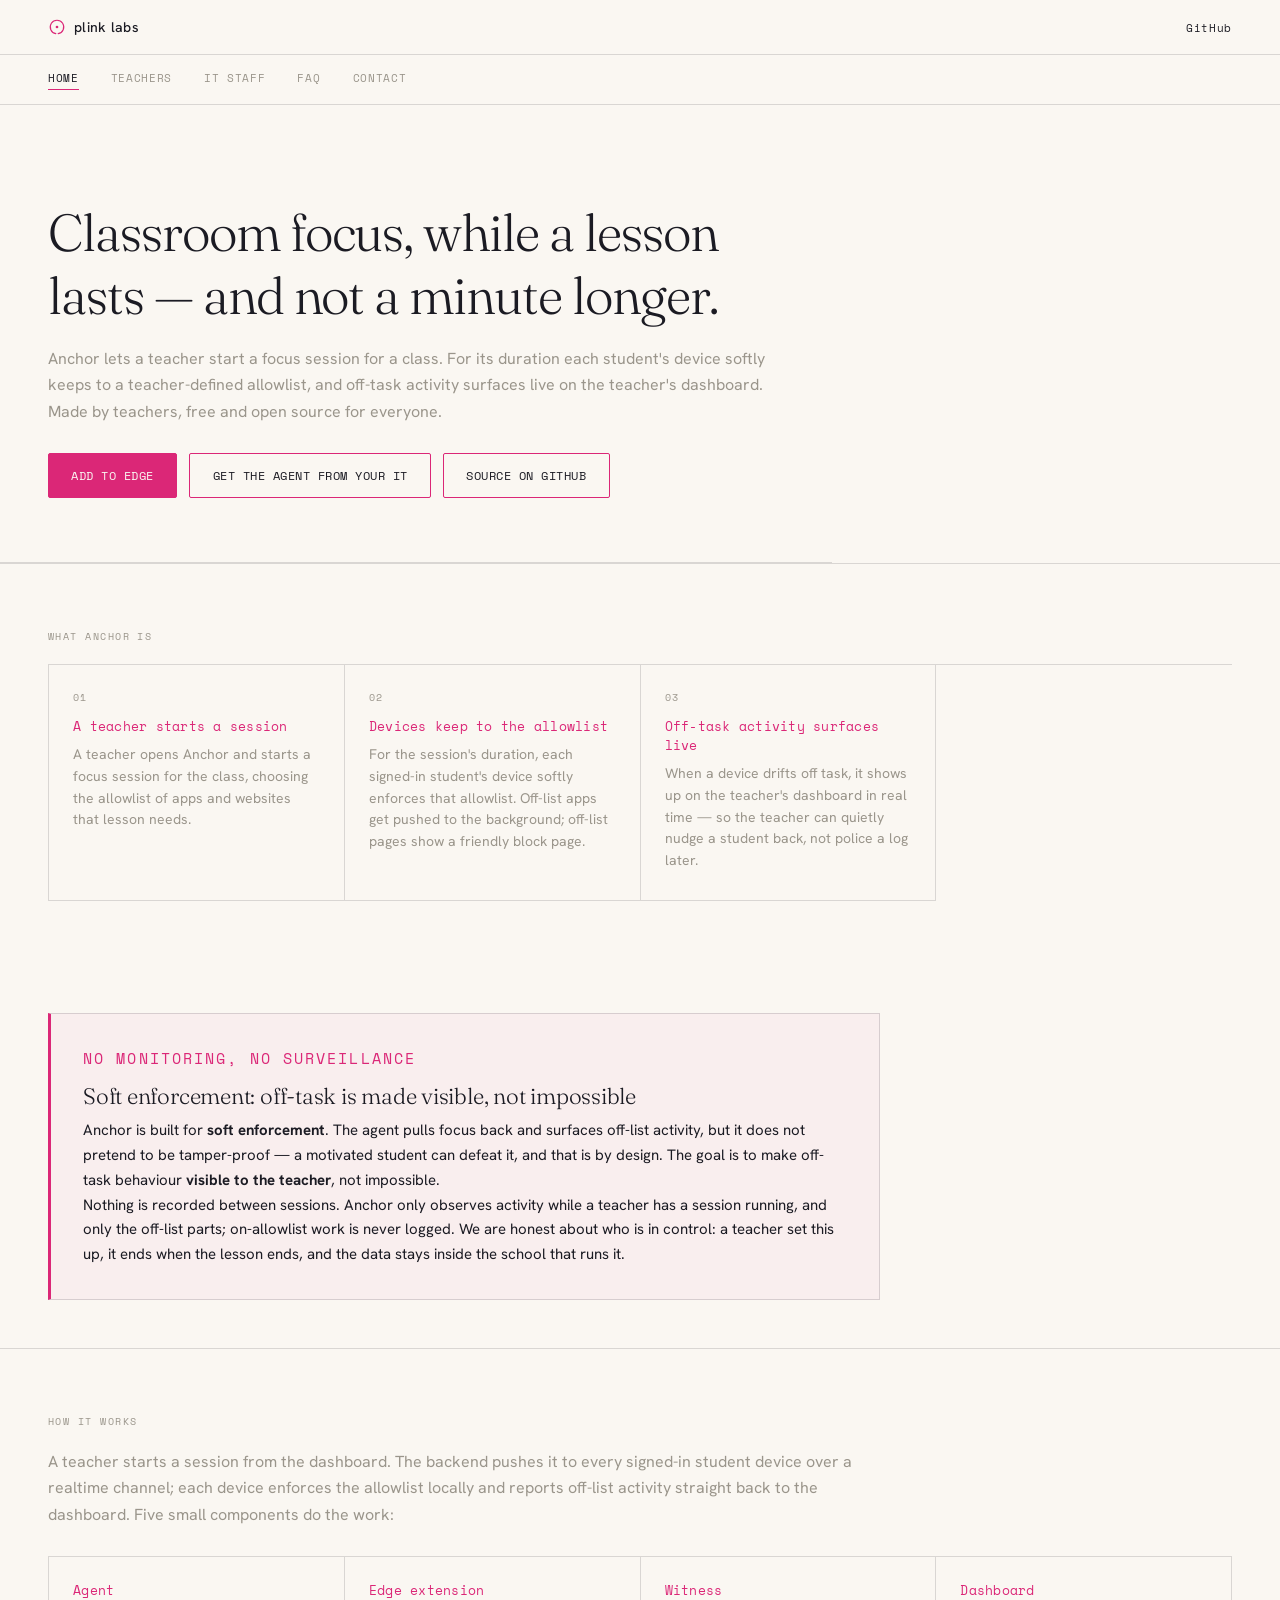
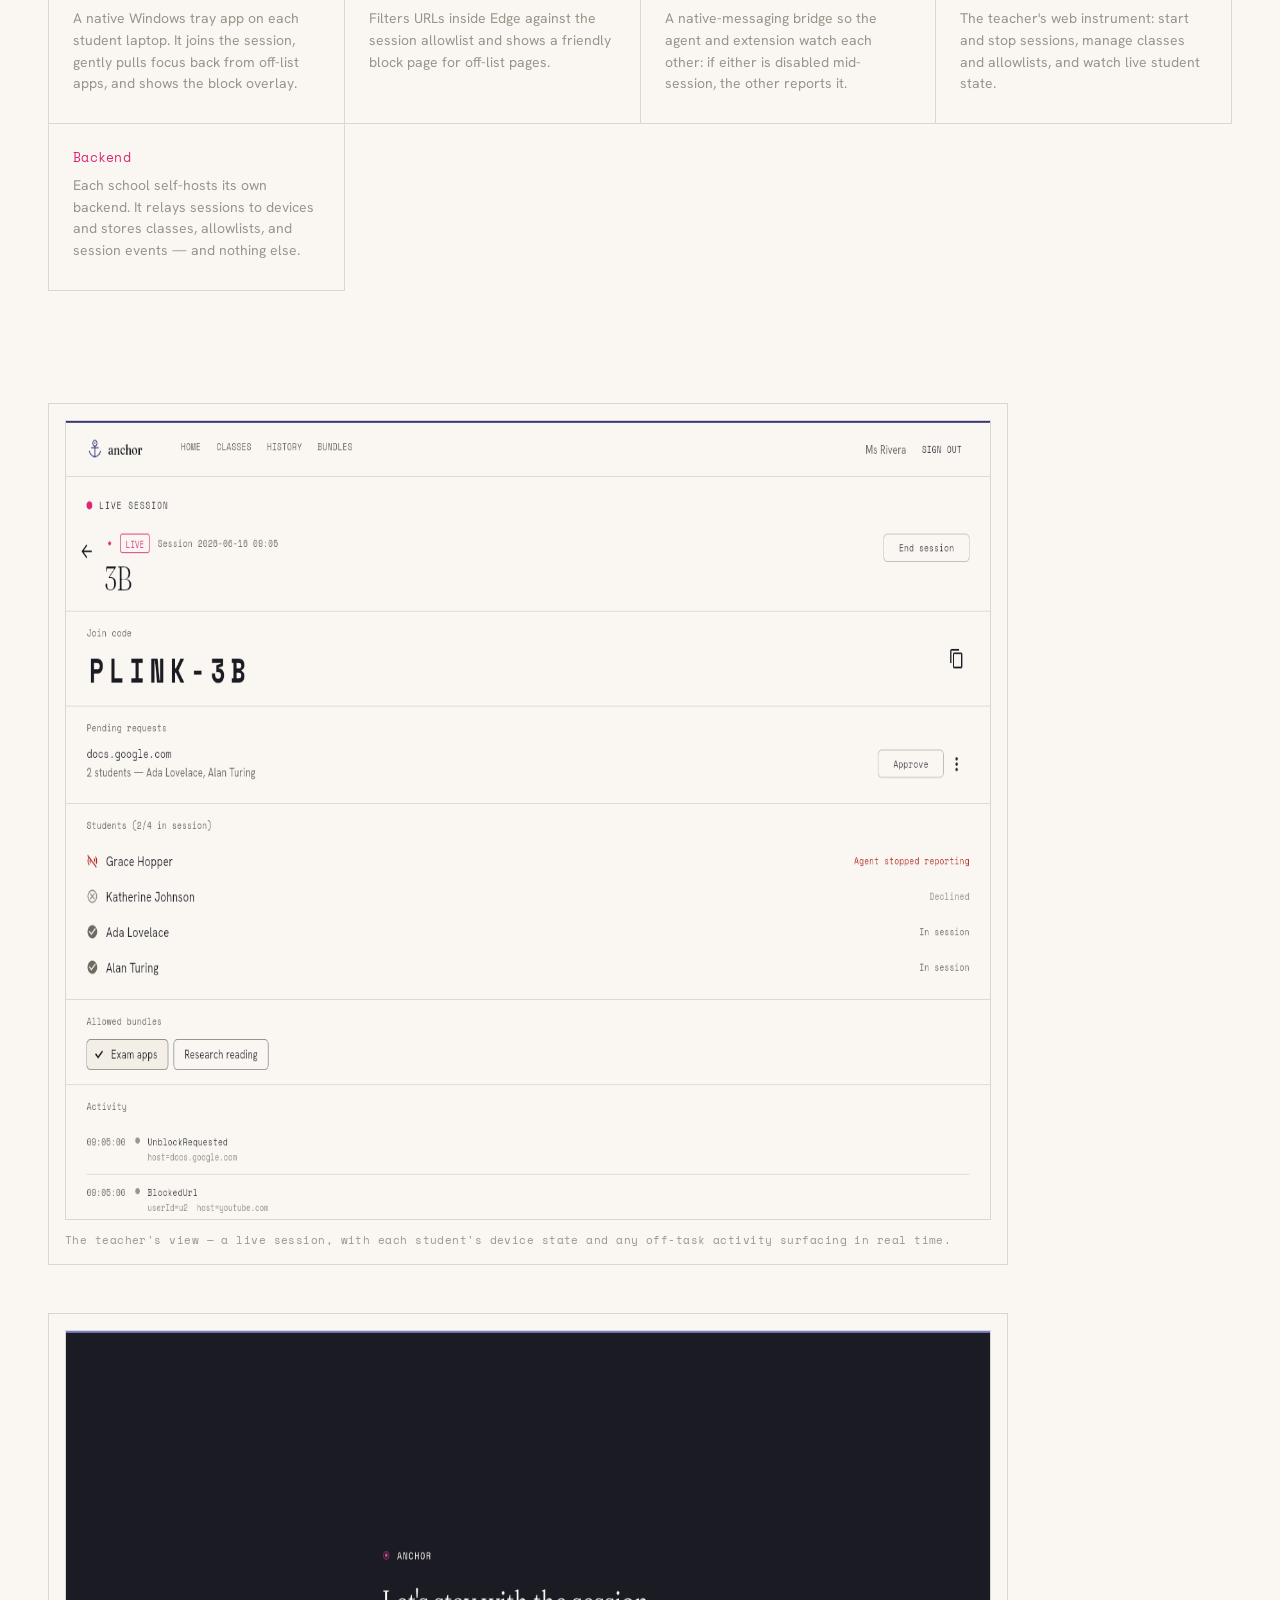
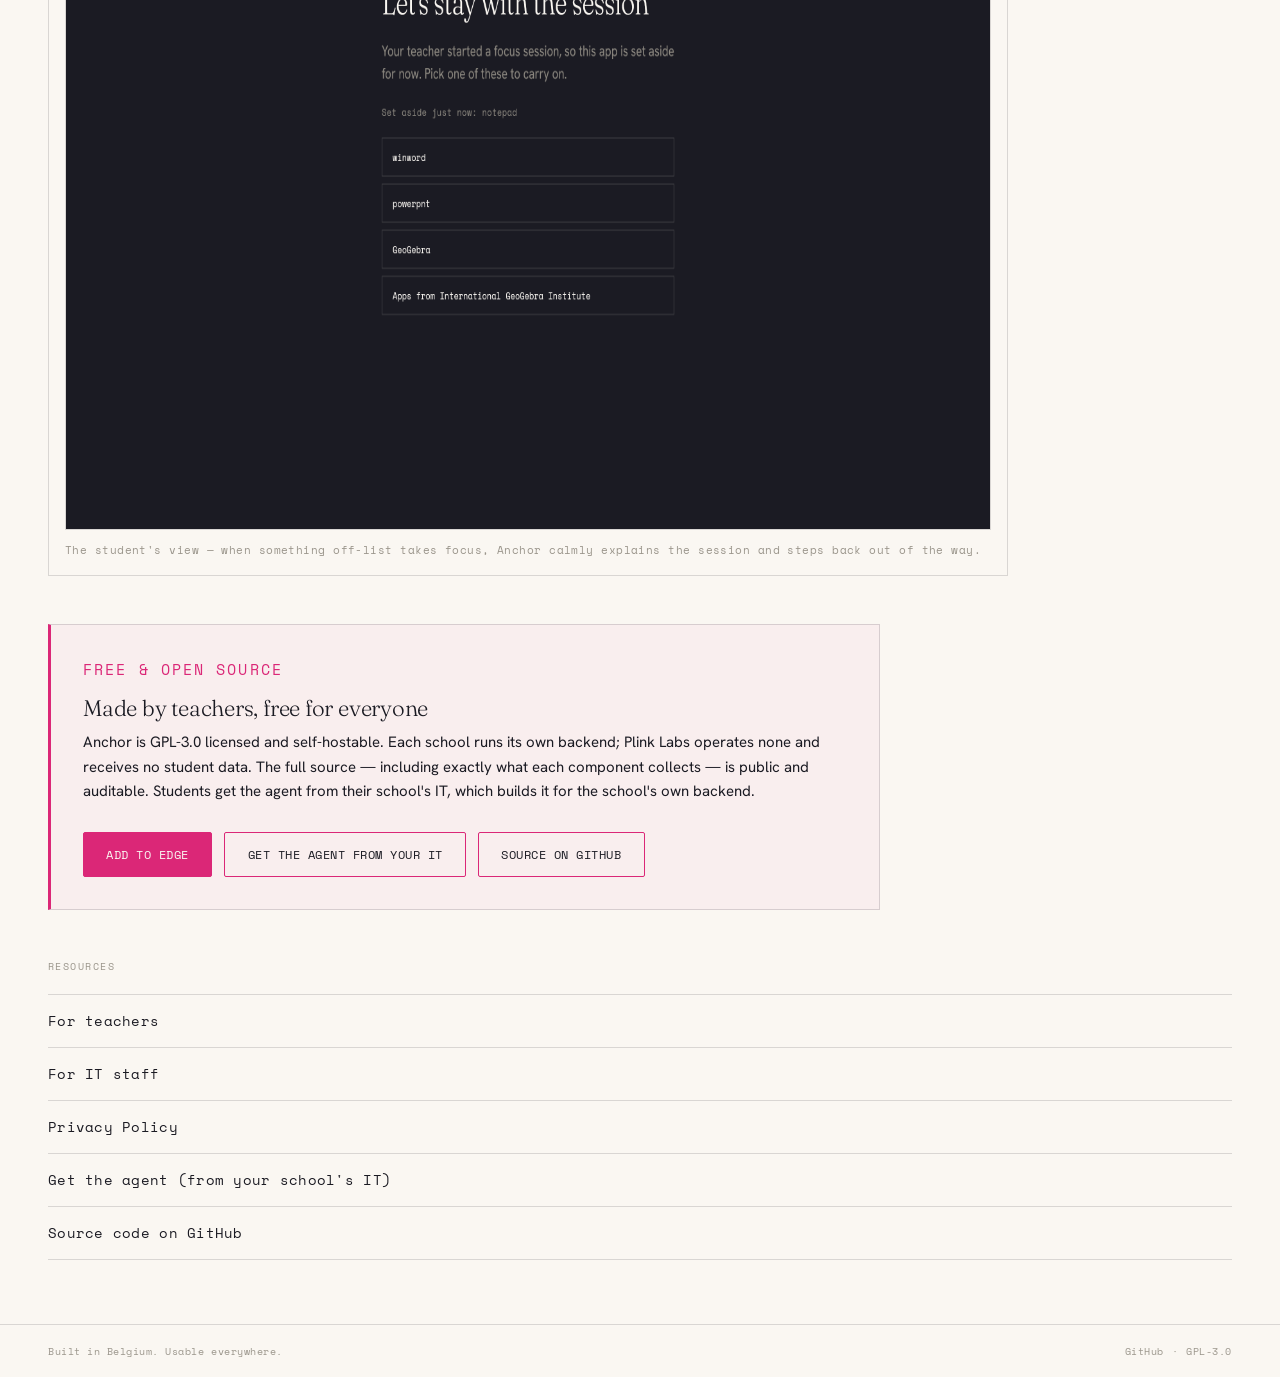
==== commit f787ca50: "Publish Anchor website from plinklabs/Anchor@14e2515" ====
--- a/anchor/index.html
+++ b/anchor/index.html
@@ -3,287 +3,166 @@
 <head>
   <meta charset="UTF-8">
   <meta name="viewport" content="width=device-width, initial-scale=1.0">
-  <meta name="description" content="Anchor — open-source classroom focus by Plink Labs. A teacher starts a focus session; each student device softly keeps to an allowlist; off-task activity surfaces live on the dashboard. Free, self-hosted, GPL-3.0.">
+  <meta name="description" content="Anchor — classroom focus and device management software by Plink Labs. A teacher starts a focus session; each student device softly enforces an allowlist; off-task activity surfaces live on the dashboard.">
   <title>Anchor · Plink Labs</title>
-  <link rel="icon" href="data:image/svg+xml,<svg xmlns='http://www.w3.org/2000/svg' viewBox='0 0 120 120'><path d='M36 86.8 A36 36 0 1 1 84 86.8' fill='none' stroke='%23DB2777' stroke-width='9' stroke-linecap='round'/><circle cx='60' cy='60' r='13' fill='%23DB2777'/></svg>">
+  <link rel="icon" href="data:image/svg+xml,<svg xmlns='http://www.w3.org/2000/svg' viewBox='0 0 24 24' fill='none'><path d='M 10.44 20.86 A 9 9 0 1 1 13.56 20.86' stroke='%23DB2777' stroke-width='1.5' stroke-linecap='round'/><circle cx='12' cy='12' r='1.8' fill='%23DB2777'/></svg>">
   <link rel="preconnect" href="https://fonts.googleapis.com">
   <link rel="preconnect" href="https://fonts.gstatic.com" crossorigin>
-  <link href="https://fonts.googleapis.com/css2?family=Fraunces:opsz,wght@9..144,400..650&family=Hanken+Grotesk:wght@400;500;600;700&family=Space+Mono:wght@400;700&display=swap" rel="stylesheet">
+  <link href="https://fonts.googleapis.com/css2?family=Fraunces:opsz,wght@9..144,300&family=Hanken+Grotesk:wght@400;500&family=Space+Mono&display=swap" rel="stylesheet">
   <link rel="stylesheet" href="style.css">
 </head>
 <body>
-<div class="page">
 
-  <header class="site-header">
-    <div class="site-header__inner">
-      <div class="brand">
-        <a class="logo" href="index.html" aria-label="Plink Labs — Anchor home">
-          <svg viewBox="0 0 120 120" width="22" height="22" aria-hidden="true" style="display:block;flex:none">
-            <path d="M36 86.8 A36 36 0 1 1 84 86.8" fill="none" stroke="#DB2777" stroke-width="9" stroke-linecap="round"></path>
-            <circle cx="60" cy="60" r="13" fill="#DB2777"></circle>
-          </svg>
-          <span class="logo__word">plink<span> labs</span></span>
-        </a>
-        <span class="brand__tag">Anchor</span>
-      </div>
-      <nav class="site-nav" aria-label="Anchor">
-        <a class="nav-link" href="teachers.html">Teachers</a>
-        <a class="nav-link" href="it.html">IT staff</a>
-        <a class="nav-link" href="faq.html">FAQ</a>
-        <a class="nav-link" href="contact.html">Contact</a>
-        <a class="nav-gh" href="https://github.com/plinklabs/Anchor"><span class="nav-gh__star">★</span>GitHub</a>
-      </nav>
-    </div>
+  <header>
+    <a href="/" class="wordmark" aria-label="Plink Labs home">
+      <svg width="18" height="18" viewBox="0 0 24 24" fill="none" aria-hidden="true">
+        <path d="M 10.44 20.86 A 9 9 0 1 1 13.56 20.86" stroke="#DB2777" stroke-width="1.5" stroke-linecap="round"/>
+        <circle cx="12" cy="12" r="1.8" fill="#DB2777"/>
+      </svg>
+      <span>plink labs</span>
+    </a>
+    <nav>
+      <a href="https://github.com/plinklabs/Anchor">GitHub</a>
+    </nav>
   </header>
+
+  <nav class="subnav" aria-label="Anchor site">
+    <a href="index.html" aria-current="page">Home</a>
+    <a href="teachers.html">Teachers</a>
+    <a href="it.html">IT staff</a>
+    <a href="faq.html">FAQ</a>
+    <a href="contact.html">Contact</a>
+  </nav>
 
   <main>
 
-    <!-- HERO -->
+    <!-- Hero — one-line value proposition + primary CTAs -->
     <section class="hero">
-      <svg viewBox="0 0 100 100" aria-hidden="true" class="hero__watermark">
-        <circle cx="50" cy="50" r="47" fill="none" stroke="var(--ink)" stroke-width="1.4"></circle>
-        <circle cx="50" cy="50" r="35" fill="none" stroke="var(--ink)" stroke-width="1.4"></circle>
-        <circle cx="50" cy="50" r="23" fill="none" stroke="var(--ink)" stroke-width="1.4"></circle>
-        <circle cx="50" cy="50" r="6" fill="var(--magenta)"></circle>
-      </svg>
-      <div class="hero__inner">
-        <p class="pl-eyebrow"><span class="pl-eyebrow__dot"></span>Anchor — open-source classroom focus</p>
-        <h1 style="max-width:17ch">Classroom <span class="magenta-word">focus</span>, while a lesson lasts — and not a minute longer.</h1>
-        <p class="hero__lead" style="max-width:48ch">A teacher starts a focus session for a class. For its duration each student device softly keeps to a teacher-defined allowlist, and off-task activity surfaces live on the dashboard. Made by teachers, free and open source for everyone.</p>
-        <div class="btn-row" style="margin-top:38px">
-          <a class="pl-btn pl-btn--primary" href="https://github.com/plinklabs/Anchor"><span style="white-space:nowrap">Add to Edge →</span></a>
-          <a class="pl-btn pl-btn--outline" href="https://github.com/plinklabs/Anchor/releases"><span style="white-space:nowrap">Get the agent</span></a>
-          <a class="pl-btn pl-btn--ghost" href="https://github.com/plinklabs/Anchor"><span style="white-space:nowrap"><span class="pl-btn__star">★</span>Source on GitHub</span></a>
-        </div>
-        <div class="hero__meta-rule">
-          <div class="pl-scope" aria-hidden="true">
-            <span class="pl-scope__line" style="flex-grow:0.36"></span>
-            <svg class="pl-scope__glyph" viewBox="0 0 172 80" width="172" height="80" aria-hidden="true">
-              <path d="M0 40 L18 40 M42 40 L74 40 L92 18 L110 62 L128 40 L172 40" fill="none" stroke="#DB2777" stroke-width="2.2" stroke-linecap="round" stroke-linejoin="round"></path>
-              <circle cx="30" cy="40" r="4.5" fill="#DB2777"></circle>
-            </svg>
-            <span class="pl-scope__line" style="flex-grow:0.64"></span>
-          </div>
-        </div>
-        <div class="pl-specstrip">
-          <span class="pl-specstrip__item">GPL-3.0</span>
-          <span class="pl-specstrip__item">Self-hosted</span>
-          <span class="pl-specstrip__item">No tracking</span>
-          <span class="pl-specstrip__item">Works offline</span>
-        </div>
+      <h1>Classroom focus, while a lesson lasts — and not a minute longer.</h1>
+      <p>Anchor lets a teacher start a focus session for a class. For its duration each student's device softly keeps to a teacher-defined allowlist, and off-task activity surfaces live on the teacher's dashboard. Made by teachers, free and open source for everyone.</p>
+      <!--
+        CTA target assumption: the Edge Add-ons listing is not public yet, so
+        "Add to Edge" points at the repository for now. Repoint it to the
+        canonical Edge Add-ons URL once the extension is published. (Issue #254)
+
+        "Get the agent" leads to the IT page, not to GitHub Releases: each
+        school's IT publishes its own agent, built for that school's backend
+        and Entra tenant, so upstream's Setup.exe is no use to a school.
+        (Issue #361)
+      -->
+      <div class="cta-row">
+        <a class="cta cta--primary" href="https://github.com/plinklabs/Anchor">Add to Edge</a>
+        <a class="cta cta--secondary" href="it.html">Get the agent from your IT</a>
+        <a class="cta cta--secondary" href="https://github.com/plinklabs/Anchor">Source on GitHub</a>
       </div>
     </section>
 
-    <!-- WHAT ANCHOR IS -->
-    <section class="section">
-      <span class="section-num">01 / What it is</span>
-      <h2 class="h2" style="max-width:22ch">Three quiet moves, start to finish.</h2>
-      <div class="card-grid" style="grid-template-columns:repeat(auto-fit,minmax(260px,1fr));margin-top:40px">
-        <div class="pl-card pl-card--interactive">
-          <span class="pl-card__num">01</span>
-          <h3 class="card-title" style="font-size:1.45rem">A teacher starts a session</h3>
-          <p class="card-body">A teacher opens Anchor and starts a focus session for the class, choosing the allowlist of apps and sites that lesson needs.</p>
-        </div>
-        <div class="pl-card pl-card--interactive">
-          <span class="pl-card__num">02</span>
-          <h3 class="card-title" style="font-size:1.45rem">Devices keep to the allowlist</h3>
-          <p class="card-body">Each signed-in student device softly enforces the allowlist. Off-list apps drop to the background; off-list pages show a friendly block page.</p>
-        </div>
-        <div class="pl-card pl-card--interactive">
-          <span class="pl-card__num">03</span>
-          <h3 class="card-title" style="font-size:1.45rem">Off-task surfaces live</h3>
-          <p class="card-body">When a device drifts off task it shows on the dashboard in real time — so the teacher can quietly nudge a student back, not police a log later.</p>
-        </div>
+    <!-- What Anchor is — plain language -->
+    <section class="feature-section">
+      <p class="eyebrow">What Anchor is</p>
+      <div class="feature-grid">
+        <article>
+          <p class="step">01</p>
+          <h3>A teacher starts a session</h3>
+          <p>A teacher opens Anchor and starts a focus session for the class, choosing the allowlist of apps and websites that lesson needs.</p>
+        </article>
+        <article>
+          <p class="step">02</p>
+          <h3>Devices keep to the allowlist</h3>
+          <p>For the session's duration, each signed-in student's device softly enforces that allowlist. Off-list apps get pushed to the background; off-list pages show a friendly block page.</p>
+        </article>
+        <article>
+          <p class="step">03</p>
+          <h3>Off-task activity surfaces live</h3>
+          <p>When a device drifts off task, it shows up on the teacher's dashboard in real time — so the teacher can quietly nudge a student back, not police a log later.</p>
+        </article>
       </div>
     </section>
 
-    <div class="rule-band">
-      <div class="pl-pingdiv" aria-hidden="true">
-        <span class="pl-pingdiv__line" style="flex-grow:0.36"></span>
-        <span class="pl-pingdiv__node" style="width:44px;height:44px">
-          <svg viewBox="0 0 48 48" width="44" height="44" aria-hidden="true">
-            <circle class="pl-pingdiv__ring" cx="24" cy="24" r="21" fill="none" stroke="#DB2777" stroke-width="2"></circle>
-            <circle class="pl-pingdiv__ring b" cx="24" cy="24" r="21" fill="none" stroke="#DB2777" stroke-width="2"></circle>
-            <circle cx="24" cy="24" r="4.5" fill="#DB2777"></circle>
-          </svg>
-        </span>
-        <span class="pl-pingdiv__line" style="flex-grow:0.64"></span>
-      </div>
-    </div>
+    <!-- Philosophy — no monitoring, no privacy invasion, only voluntary focus -->
+    <section class="callout">
+      <p class="eyebrow">No monitoring, no surveillance</p>
+      <h2>Soft enforcement: off-task is made visible, not impossible</h2>
+      <p>Anchor is built for <strong>soft enforcement</strong>. The agent pulls focus back and surfaces off-list activity, but it does not pretend to be tamper-proof — a motivated student can defeat it, and that is by design. The goal is to make off-task behaviour <strong>visible to the teacher</strong>, not impossible.</p>
+      <p>Nothing is recorded between sessions. Anchor only observes activity while a teacher has a session running, and only the off-list parts; on-allowlist work is never logged. We are honest about who is in control: a teacher set this up, it ends when the lesson ends, and the data stays inside the school that runs it.</p>
+    </section>
 
-    <!-- CAROUSEL — See it -->
-    <section class="section" style="padding-top:24px">
-      <span class="section-num">02 / See it</span>
-      <h2 class="h2" style="max-width:24ch">What the teacher sees — and what the student sees.</h2>
-
-      <div data-carousel>
-        <div class="carousel">
-          <div class="carousel__stage">
-            <img class="carousel__slide is-active" src="assets/dashboard-session.png" alt="Anchor teacher dashboard during a live focus session" data-kind="Teacher · live session" data-cap="Each student device state and any off-task activity surfacing in real time.">
-            <img class="carousel__slide" src="assets/dashboard-home.png" alt="Anchor dashboard home, starting a focus session" loading="lazy" data-kind="Teacher · start a session" data-cap="Pick a class and start. Students join with the code shown on the session screen.">
-            <img class="carousel__slide" src="assets/dashboard-classes.png" alt="Anchor classes management screen" loading="lazy" data-kind="Teacher · classes" data-cap="Manage classes, rosters and allowlists — import a CSV or populate from Graph.">
-            <img class="carousel__slide" src="assets/agent-block-overlay.png" alt="Anchor student block overlay" loading="lazy" data-kind="Student · agent" data-cap="When something off-list takes focus, Anchor calmly explains the session and steps aside.">
-            <img class="carousel__slide" src="assets/extension-block-page.png" alt="Anchor Edge extension block page" loading="lazy" data-kind="Student · Edge" data-cap="Off-list pages get a friendly block page — with a one-tap request to the teacher.">
-            <img class="carousel__slide" src="assets/agent-main-window.png" alt="Anchor agent main window" loading="lazy" data-kind="Student · connected" data-cap="The agent shows the student exactly when they are in a session, and nothing more.">
-          </div>
-          <div class="carousel__bar">
-            <div class="carousel__meta">
-              <span class="carousel__kind" data-carousel-kind>Teacher · live session</span>
-              <span class="carousel__cap" data-carousel-cap>Each student device state and any off-task activity surfacing in real time.</span>
-            </div>
-            <div class="carousel__nav">
-              <span class="carousel__counter" data-carousel-counter>01 / 06</span>
-              <button class="carousel-btn" type="button" data-carousel-prev aria-label="Previous slide">
-                <svg width="16" height="16" viewBox="0 0 24 24" fill="none" stroke="currentColor" stroke-width="1.7" stroke-linecap="round" stroke-linejoin="round"><path d="M15 18l-6-6 6-6"></path></svg>
-              </button>
-              <button class="carousel-btn" type="button" data-carousel-next aria-label="Next slide">
-                <svg width="16" height="16" viewBox="0 0 24 24" fill="none" stroke="currentColor" stroke-width="1.7" stroke-linecap="round" stroke-linejoin="round"><path d="M9 18l6-6-6-6"></path></svg>
-              </button>
-            </div>
-          </div>
-        </div>
-        <div class="carousel__dots">
-          <button class="carousel__dot is-active" type="button" aria-label="Go to slide 1"></button>
-          <button class="carousel__dot" type="button" aria-label="Go to slide 2"></button>
-          <button class="carousel__dot" type="button" aria-label="Go to slide 3"></button>
-          <button class="carousel__dot" type="button" aria-label="Go to slide 4"></button>
-          <button class="carousel__dot" type="button" aria-label="Go to slide 5"></button>
-          <button class="carousel__dot" type="button" aria-label="Go to slide 6"></button>
-        </div>
+    <!-- How it works — teacher → backend → student devices + the five components -->
+    <section class="feature-section">
+      <p class="eyebrow">How it works</p>
+      <p class="lead" style="max-width: 52rem; color: var(--muted); line-height: 1.65; margin-bottom: 1.75rem;">A teacher starts a session from the dashboard. The backend pushes it to every signed-in student device over a realtime channel; each device enforces the allowlist locally and reports off-list activity straight back to the dashboard. Five small components do the work:</p>
+      <div class="feature-grid">
+        <article>
+          <h3>Agent</h3>
+          <p>A native Windows tray app on each student laptop. It joins the session, gently pulls focus back from off-list apps, and shows the block overlay.</p>
+        </article>
+        <article>
+          <h3>Edge extension</h3>
+          <p>Filters URLs inside Edge against the session allowlist and shows a friendly block page for off-list pages.</p>
+        </article>
+        <article>
+          <h3>Witness</h3>
+          <p>A native-messaging bridge so the agent and extension watch each other: if either is disabled mid-session, the other reports it.</p>
+        </article>
+        <article>
+          <h3>Dashboard</h3>
+          <p>The teacher's web instrument: start and stop sessions, manage classes and allowlists, and watch live student state.</p>
+        </article>
+        <article>
+          <h3>Backend</h3>
+          <p>Each school self-hosts its own backend. It relays sessions to devices and stores classes, allowlists, and session events — and nothing else.</p>
+        </article>
       </div>
     </section>
 
-    <!-- INK — philosophy -->
-    <section class="ink-section">
-      <div class="ink-section__inner">
-        <p class="pl-eyebrow pl-eyebrow--on-ink"><span class="pl-eyebrow__dot"></span>No monitoring, no surveillance</p>
-        <h2 class="ink-h2" style="max-width:20ch">Soft enforcement: off-task is made <span class="magenta-word--dark">visible</span>, not impossible.</h2>
-        <div class="ink-cols">
-          <p class="on-ink">The agent pulls focus back and surfaces off-list activity, but it does not pretend to be tamper-proof — a motivated student can defeat it, and that is by design. The goal is to make off-task behaviour visible to the teacher, not impossible.</p>
-          <p class="on-ink-muted">Nothing is recorded between sessions. Anchor only observes while a teacher has a session running, and only the off-list parts; on-allowlist work is never logged. A teacher set this up, it ends when the lesson ends, and the data stays inside the school.</p>
-        </div>
-        <div style="margin-top:48px">
-          <div class="pl-specstrip pl-specstrip--on-ink">
-            <span class="pl-specstrip__item">Nothing recorded between sessions</span>
-            <span class="pl-specstrip__item">On-allowlist work never logged</span>
-            <span class="pl-specstrip__item">Data stays in your school</span>
-          </div>
-        </div>
+    <!-- See it — dashboard session view + student block overlay -->
+    <figure class="screenshot">
+      <figure>
+        <img src="assets/dashboard-session.png" alt="Anchor teacher dashboard during a live focus session, showing each student's device state" width="1280" height="800">
+        <figcaption>The teacher's view — a live session, with each student's device state and any off-task activity surfacing in real time.</figcaption>
+      </figure>
+    </figure>
+
+    <figure class="screenshot">
+      <figure>
+        <img src="assets/agent-block-overlay.png" alt="Anchor block overlay on a student device explaining that the current focus session does not allow this app" width="1280" height="800">
+        <figcaption>The student's view — when something off-list takes focus, Anchor calmly explains the session and steps back out of the way.</figcaption>
+      </figure>
+    </figure>
+
+    <!-- CTAs / resources -->
+    <section class="callout">
+      <p class="eyebrow">Free &amp; open source</p>
+      <h2>Made by teachers, free for everyone</h2>
+      <p>Anchor is GPL-3.0 licensed and self-hostable. Each school runs its own backend; Plink Labs operates none and receives no student data. The full source — including exactly what each component collects — is public and auditable. Students get the agent from their school's IT, which builds it for the school's own backend.</p>
+      <div class="cta-row">
+        <a class="cta cta--primary" href="https://github.com/plinklabs/Anchor">Add to Edge</a>
+        <a class="cta cta--secondary" href="it.html">Get the agent from your IT</a>
+        <a class="cta cta--secondary" href="https://github.com/plinklabs/Anchor">Source on GitHub</a>
       </div>
     </section>
 
-    <!-- HOW IT WORKS — 5 components -->
-    <section class="section">
-      <span class="section-num">03 / How it works</span>
-      <h2 class="h2" style="max-width:24ch">Five small components do the work.</h2>
-      <p class="lead" style="max-width:52ch">A teacher starts a session from the dashboard. The backend relays it to every signed-in device; each enforces the allowlist locally and reports off-list activity straight back.</p>
-      <div class="card-grid" style="grid-template-columns:repeat(auto-fit,minmax(220px,1fr));margin-top:40px">
-
-        <div class="pl-card pl-card--interactive">
-          <span class="pl-card__num">01</span>
-          <span class="card-icon"><svg width="26" height="26" viewBox="0 0 24 24" fill="none" stroke="currentColor" stroke-width="1.6" stroke-linecap="round" stroke-linejoin="round"><rect x="2" y="3" width="20" height="14" rx="2"></rect><path d="M8 21h8"></path><path d="M12 17v4"></path></svg></span>
-          <h3 class="card-title" style="font-size:1.3rem;margin-top:14px;margin-bottom:8px">Agent</h3>
-          <p class="card-body" style="font-size:0.875rem;line-height:1.5">A native Windows tray app. It joins the session, gently pulls focus back from off-list apps, and shows the block overlay.</p>
-        </div>
-
-        <div class="pl-card pl-card--interactive">
-          <span class="pl-card__num">02</span>
-          <span class="card-icon"><svg width="26" height="26" viewBox="0 0 24 24" fill="none" stroke="currentColor" stroke-width="1.6" stroke-linecap="round" stroke-linejoin="round"><circle cx="12" cy="12" r="9"></circle><path d="M3 12h18"></path><path d="M12 3c2.5 2.6 2.5 15.4 0 18"></path><path d="M12 3c-2.5 2.6-2.5 15.4 0 18"></path></svg></span>
-          <h3 class="card-title" style="font-size:1.3rem;margin-top:14px;margin-bottom:8px">Edge extension</h3>
-          <p class="card-body" style="font-size:0.875rem;line-height:1.5">Filters URLs inside Edge against the session allowlist and shows a friendly block page for off-list pages.</p>
-        </div>
-
-        <div class="pl-card pl-card--interactive">
-          <span class="pl-card__num">03</span>
-          <span class="card-icon"><svg width="26" height="26" viewBox="0 0 24 24" fill="none" stroke="currentColor" stroke-width="1.6" stroke-linecap="round" stroke-linejoin="round"><path d="M2 12s3.5-7 10-7 10 7 10 7-3.5 7-10 7-10-7-10-7Z"></path><circle cx="12" cy="12" r="3"></circle></svg></span>
-          <h3 class="card-title" style="font-size:1.3rem;margin-top:14px;margin-bottom:8px">Witness</h3>
-          <p class="card-body" style="font-size:0.875rem;line-height:1.5">A native-messaging bridge so the agent and extension watch each other: if either is disabled mid-session, the other reports it.</p>
-        </div>
-
-        <div class="pl-card pl-card--interactive">
-          <span class="pl-card__num">04</span>
-          <span class="card-icon"><svg width="26" height="26" viewBox="0 0 24 24" fill="none" stroke="currentColor" stroke-width="1.6" stroke-linecap="round" stroke-linejoin="round"><rect x="3" y="3" width="7" height="9" rx="1"></rect><rect x="14" y="3" width="7" height="5" rx="1"></rect><rect x="14" y="12" width="7" height="9" rx="1"></rect><rect x="3" y="16" width="7" height="5" rx="1"></rect></svg></span>
-          <h3 class="card-title" style="font-size:1.3rem;margin-top:14px;margin-bottom:8px">Dashboard</h3>
-          <p class="card-body" style="font-size:0.875rem;line-height:1.5">The teacher's web instrument: start and stop sessions, manage classes and allowlists, and watch live student state.</p>
-        </div>
-
-        <div class="pl-card pl-card--interactive">
-          <span class="pl-card__num">05</span>
-          <span class="card-icon"><svg width="26" height="26" viewBox="0 0 24 24" fill="none" stroke="currentColor" stroke-width="1.6" stroke-linecap="round" stroke-linejoin="round"><rect x="3" y="4" width="18" height="7" rx="1.5"></rect><rect x="3" y="13" width="18" height="7" rx="1.5"></rect><path d="M7 7.5h.01"></path><path d="M7 16.5h.01"></path></svg></span>
-          <h3 class="card-title" style="font-size:1.3rem;margin-top:14px;margin-bottom:8px">Backend</h3>
-          <p class="card-body" style="font-size:0.875rem;line-height:1.5">Each school self-hosts its own. It relays sessions to devices and stores classes, allowlists and session events — and nothing else.</p>
-        </div>
-
-      </div>
-    </section>
-
-    <div class="rule-band">
-      <div class="pl-scope" aria-hidden="true">
-        <span class="pl-scope__line" style="flex-grow:0.62"></span>
-        <svg class="pl-scope__glyph" viewBox="0 0 172 80" width="172" height="80" aria-hidden="true">
-          <path d="M0 40 L18 40 M42 40 L74 40 L92 18 L110 62 L128 40 L172 40" fill="none" stroke="#DB2777" stroke-width="2.2" stroke-linecap="round" stroke-linejoin="round"></path>
-          <circle cx="30" cy="40" r="4.5" fill="#DB2777"></circle>
-        </svg>
-        <span class="pl-scope__line" style="flex-grow:0.38"></span>
-      </div>
-    </div>
-
-    <!-- OPEN SOURCE CTA -->
-    <section class="section" style="padding-top:24px;padding-bottom:56px">
-      <span class="section-num section-num--accent">04 / Free &amp; open source</span>
-      <h2 class="h2" style="max-width:18ch">Made by teachers, free for everyone.</h2>
-      <p class="lead" style="max-width:50ch">Anchor is GPL-3.0 licensed and self-hostable. Each school runs its own backend; Plink Labs operates none and receives no student data. The full source — including exactly what each component collects — is public and auditable.</p>
-      <div class="btn-row" style="margin-top:32px">
-        <a class="pl-btn pl-btn--primary" href="https://github.com/plinklabs/Anchor"><span style="white-space:nowrap">Add to Edge →</span></a>
-        <a class="pl-btn pl-btn--outline" href="https://github.com/plinklabs/Anchor/releases"><span style="white-space:nowrap">Get the agent</span></a>
-      </div>
-    </section>
-
-    <!-- RESOURCES -->
-    <section class="section" style="padding-top:24px;padding-bottom:80px">
-      <span class="section-num">05 / Resources</span>
-      <div class="res-grid">
-        <a class="res-card" href="teachers.html">
-          <span><span class="res-card__kind">Guide</span><span class="res-card__title">For teachers</span></span>
-          <span class="res-card__arrow">→</span>
-        </a>
-        <a class="res-card" href="it.html">
-          <span><span class="res-card__kind">Guide</span><span class="res-card__title">For IT staff</span></span>
-          <span class="res-card__arrow">→</span>
-        </a>
-        <a class="res-card" href="privacy.html">
-          <span><span class="res-card__kind">Legal</span><span class="res-card__title">Privacy policy</span></span>
-          <span class="res-card__arrow">→</span>
-        </a>
-        <a class="res-card" href="https://github.com/plinklabs/Anchor/releases">
-          <span><span class="res-card__kind">Download</span><span class="res-card__title">Get the agent</span></span>
-          <span class="res-card__arrow">→</span>
-        </a>
-        <a class="res-card" href="https://github.com/plinklabs/Anchor">
-          <span><span class="res-card__kind">Code</span><span class="res-card__title">Source on GitHub</span></span>
-          <span class="res-card__arrow">→</span>
-        </a>
-        <a class="res-card" href="faq.html">
-          <span><span class="res-card__kind">Help</span><span class="res-card__title">FAQ</span></span>
-          <span class="res-card__arrow">→</span>
-        </a>
-      </div>
+    <section class="links">
+      <h2>Resources</h2>
+      <ul>
+        <li><a href="teachers.html">For teachers</a></li>
+        <li><a href="it.html">For IT staff</a></li>
+        <li><a href="privacy.html">Privacy Policy</a></li>
+        <li><a href="it.html">Get the agent (from your school's IT)</a></li>
+        <li><a href="https://github.com/plinklabs/Anchor">Source code on GitHub</a></li>
+      </ul>
     </section>
 
   </main>
 
-  <footer class="site-footer">
-    <div class="site-footer__inner">
-      <span>Built in Belgium. Usable everywhere.</span>
-      <nav aria-label="Footer">
-        <a class="foot-link" href="https://github.com/plinklabs">GitHub</a>
-        <span>·</span>
-        <span>GPL-3.0</span>
-      </nav>
-    </div>
+  <footer>
+    <p>Built in Belgium. Usable everywhere.</p>
+    <nav>
+      <a href="https://github.com/plinklabs">GitHub</a>
+      <span>·</span>
+      <span>GPL-3.0</span>
+    </nav>
   </footer>
 
-</div>
-<script src="carousel.js" defer></script>
 </body>
 </html>
--- a/anchor/style.css
+++ b/anchor/style.css
@@ -1,490 +1,370 @@
-/* Anchor — Plink Labs
-   Editorial precision meets a playful instrument panel: warm paper, heavy ink,
-   magenta only as the spark. Tokens, components and page styles in one file.
-   Component classes (pl-*) are static ports of the Plink Labs design system. */
-
-/* ─────────────────────────────────────────────────────────────
-   Tokens
-   ───────────────────────────────────────────────────────────── */
+/* ============================================================
+   Anchor subsite — self-contained stylesheet.
+   No dependency on the parent plinklabs.github.io/style.css.
+   Design tokens mirror the Plink Labs design system
+   (agent/external/plink-design-system).
+   ============================================================ */
+
+/* Design tokens */
 :root {
-  /* colour — ink + paper do ~90% of the work; magenta is a spark, <5% of pixels */
-  --ink: #1B1B23;
-  --paper: #FAF7F2;
-  --paper-2: #F3EFE7;
-  --paper-3: #ECE7DC;
-  --ink-80: #3A3A42;
-  --ink-60: #6E6A62;
-  --muted:  #9A958B;
-  --hairline: rgba(27, 27, 35, 0.14);
-  --hairline-strong: rgba(27, 27, 35, 0.26);
-
+  --ink:     #1B1B23;
+  --paper:   #FAF7F2;
   --magenta: #DB2777;
-  --magenta-press: #C01F68;
-  --magenta-on-dark: #EC4899;
-
-  --on-ink: #FAF7F2;
-  --on-ink-muted: #8E8A82;
-  --hairline-on-ink: rgba(250, 247, 242, 0.16);
-
-  --surface: var(--paper);
-  --border: var(--hairline);
-  --border-strong: var(--hairline-strong);
-  --accent: var(--magenta);
-  --focus-ring: var(--magenta);
-
-  /* type */
-  --font-display: 'Fraunces', Georgia, 'Times New Roman', serif;
-  --font-body: 'Hanken Grotesk', system-ui, -apple-system, sans-serif;
-  --font-mono: 'Space Mono', ui-monospace, 'SF Mono', Menlo, monospace;
-
-  --text-xl: 1.1875rem;
-  --text-lg: 1.0625rem;
-  --text-base: 1rem;
-  --text-sm: 0.875rem;
-  --body-weight-strong: 600;
-
-  --label: 0.75rem;
-  --label-sm: 0.6875rem;
-  --label-tracking: 0.14em;
-  --label-tracking-tight: 0.04em;
-
-  /* spacing / radius / motion */
-  --space-3: 0.75rem;
-  --space-4: 1rem;
-  --space-5: 1.5rem;
-  --radius-sm: 4px;
-  --radius: 6px;
-  --radius-lg: 8px;
-  --border-width: 1px;
-  --container: 1120px;
-
-  --ease-ping: cubic-bezier(0.16, 1, 0.3, 1);
-  --ease-standard: cubic-bezier(0.2, 0, 0, 1);
-  --dur-fast: 140ms;
-  --dur-ping: 1900ms;
-}
-
-/* ─────────────────────────────────────────────────────────────
-   Base
-   ───────────────────────────────────────────────────────────── */
-*, *::before, *::after { box-sizing: border-box; }
+  --muted:   #9A958B;
+
+  --ff-display: 'Fraunces', Georgia, serif;
+  --ff-ui:      'Hanken Grotesk', system-ui, sans-serif;
+  --ff-mono:    'Space Mono', monospace;
+
+  --border:  1px solid rgba(27, 27, 35, 0.15);
+  --gutter:  clamp(1.25rem, 5vw, 3rem);
+}
+
+/* Reset */
+*, *::before, *::after { box-sizing: border-box; margin: 0; padding: 0; }
+
 body {
-  margin: 0;
+  font-family: var(--ff-ui);
   background: var(--paper);
   color: var(--ink);
-  font-family: var(--font-body);
-  -webkit-font-smoothing: antialiased;
-}
+  min-height: 100dvh;
+  display: flex;
+  flex-direction: column;
+}
+
 a { color: inherit; text-decoration: none; }
-img { display: block; max-width: 100%; }
-code {
-  font-family: var(--font-mono);
-  font-size: 0.88em;
-  background: var(--paper-3);
-  border: 1px solid var(--hairline);
-  border-radius: 4px;
-  padding: 1px 6px;
-}
-.page { min-height: 100vh; display: flex; flex-direction: column; }
+a:hover { color: var(--magenta); }
+
+img { max-width: 100%; display: block; }
+
+/* ============================================================
+   Header (wordmark + GitHub) — reused from the parent site.
+   ============================================================ */
+header {
+  display: flex;
+  align-items: center;
+  justify-content: space-between;
+  padding: 1.125rem var(--gutter);
+  border-bottom: var(--border);
+}
+
+.wordmark {
+  display: flex;
+  align-items: center;
+  gap: 0.5rem;
+  font-size: 0.875rem;
+  font-weight: 500;
+  letter-spacing: 0.02em;
+}
+
+header nav {
+  font-family: var(--ff-mono);
+  font-size: 0.7rem;
+  letter-spacing: 0.06em;
+}
+
+/* ============================================================
+   In-subsite navigation: Home · Teachers · IT staff · FAQ · Contact
+   ============================================================ */
+.subnav {
+  display: flex;
+  flex-wrap: wrap;
+  gap: clamp(1rem, 4vw, 2rem);
+  padding: 0.875rem var(--gutter);
+  border-bottom: var(--border);
+  font-family: var(--ff-mono);
+  font-size: 0.7rem;
+  letter-spacing: 0.06em;
+}
+
+.subnav a {
+  text-transform: uppercase;
+  color: var(--muted);
+  transition: color 0.15s ease;
+}
+
+.subnav a:hover { color: var(--magenta); }
+
+.subnav a[aria-current="page"] {
+  color: var(--ink);
+  border-bottom: 1.5px solid var(--magenta);
+  padding-bottom: 0.2rem;
+}
+
+/* ============================================================
+   Main + Hero
+   ============================================================ */
 main { flex: 1; }
 
-/* a link styled like body copy with a magenta underline */
-.qa-link {
+.hero {
+  padding: clamp(3rem, 8vw, 6rem) var(--gutter) clamp(2.5rem, 6vw, 4rem);
+  border-bottom: var(--border);
+  max-width: 52rem;
+}
+
+.hero h1 {
+  font-family: var(--ff-display);
+  font-size: clamp(1.875rem, 4.5vw, 3.25rem);
+  font-weight: 300;
+  line-height: 1.2;
+  letter-spacing: -0.02em;
+  margin-bottom: 1.25rem;
+}
+
+.hero p {
+  color: var(--muted);
+  font-size: clamp(0.875rem, 2vw, 1rem);
+  line-height: 1.65;
+}
+
+/* Section eyebrow label (shared) */
+.eyebrow {
+  font-family: var(--ff-mono);
+  font-size: 0.65rem;
+  font-weight: 400;
+  letter-spacing: 0.14em;
+  text-transform: uppercase;
+  color: var(--muted);
+  margin-bottom: 1.25rem;
+}
+
+/* ============================================================
+   Resources link list (from migrated index)
+   ============================================================ */
+.links {
+  padding: 0 var(--gutter) clamp(2.5rem, 6vw, 4rem);
+}
+.links h2 {
+  font-family: var(--ff-mono);
+  font-size: 0.65rem;
+  font-weight: 400;
+  letter-spacing: 0.14em;
+  text-transform: uppercase;
+  color: var(--muted);
+  margin-bottom: 1.25rem;
+}
+.links ul { list-style: none; }
+.links li { border-top: var(--border); }
+.links li:last-child { border-bottom: var(--border); }
+.links a {
+  display: block;
+  padding: 1rem 0;
+  font-family: var(--ff-mono);
+  font-size: 0.85rem;
+  letter-spacing: 0.02em;
+}
+
+/* ============================================================
+   CTA buttons — magenta primary / outline secondary
+   ============================================================ */
+.cta-row {
+  display: flex;
+  flex-wrap: wrap;
+  gap: 0.75rem;
+  margin-top: 1.75rem;
+}
+
+.cta {
+  display: inline-flex;
+  align-items: center;
+  gap: 0.5rem;
+  font-family: var(--ff-mono);
+  font-size: 0.78rem;
+  letter-spacing: 0.04em;
+  text-transform: uppercase;
+  padding: 0.75rem 1.4rem;
+  border: 1.5px solid var(--magenta);
+  border-radius: 2px;
+  transition: background 0.15s ease, color 0.15s ease;
+}
+
+.cta--primary {
+  background: var(--magenta);
+  color: var(--paper);
+}
+.cta--primary:hover {
+  background: #be1f66;
+  border-color: #be1f66;
+  color: var(--paper);
+}
+
+.cta--secondary {
+  background: transparent;
+  color: var(--ink);
+}
+.cta--secondary:hover {
+  background: var(--magenta);
+  color: var(--paper);
+}
+
+/* ============================================================
+   Screenshot figure — image + caption, hairline border, paper frame
+   ============================================================ */
+.screenshot {
+  margin: clamp(2rem, 5vw, 3rem) var(--gutter);
+  max-width: 60rem;
+}
+
+.screenshot figure {
+  border: var(--border);
+  background: var(--paper);
+  padding: clamp(0.5rem, 2vw, 1rem);
+}
+
+.screenshot img {
+  width: 100%;
+  border: var(--border);
+}
+
+.screenshot figcaption {
+  font-family: var(--ff-mono);
+  font-size: 0.7rem;
+  letter-spacing: 0.04em;
+  color: var(--muted);
+  margin-top: 0.75rem;
+  line-height: 1.5;
+}
+
+/* ============================================================
+   How-it-works / feature grid
+   ============================================================ */
+.feature-section {
+  padding: clamp(2.5rem, 6vw, 4rem) var(--gutter);
+  border-top: var(--border);
+}
+
+.feature-grid {
+  display: grid;
+  grid-template-columns: repeat(auto-fill, minmax(15rem, 1fr));
+  border-top: var(--border);
+  border-left: var(--border);
+}
+
+.feature-grid article {
+  padding: 1.5rem 1.5rem 1.75rem;
+  border-right: var(--border);
+  border-bottom: var(--border);
+}
+
+.feature-grid .step {
+  font-family: var(--ff-mono);
+  font-size: 0.65rem;
+  letter-spacing: 0.1em;
+  color: var(--muted);
+  margin-bottom: 0.75rem;
+}
+
+.feature-grid h3 {
+  font-family: var(--ff-mono);
+  font-size: 0.8rem;
+  font-weight: 400;
   color: var(--magenta);
-  text-decoration: none;
-  border-bottom: 1px solid color-mix(in srgb, var(--magenta) 35%, transparent);
-}
-.qa-link:hover { border-bottom-color: var(--magenta); }
-
-/* ─────────────────────────────────────────────────────────────
-   Header / nav / footer
-   ───────────────────────────────────────────────────────────── */
-.site-header {
-  position: sticky; top: 0; z-index: 30;
-  background: rgba(250, 247, 242, 0.86);
-  backdrop-filter: blur(10px);
-  border-bottom: 1px solid var(--hairline);
-}
-.site-header__inner {
-  max-width: var(--container); margin: 0 auto;
-  padding: 16px 40px;
-  display: flex; align-items: center; justify-content: space-between; gap: 24px;
-}
-.brand { display: flex; align-items: center; gap: 14px; }
-.brand__tag {
-  font-family: var(--font-mono); font-size: 11px;
-  letter-spacing: 0.16em; text-transform: uppercase; color: var(--muted);
-  border-left: 1px solid var(--hairline); padding-left: 14px;
-}
-.logo { display: inline-flex; align-items: center; gap: 0.46em; }
-.logo__word {
-  font-family: var(--font-display); font-weight: 600;
-  font-size: 20px; letter-spacing: -0.02em; color: var(--ink); line-height: 1;
-}
-.logo__word span { color: var(--muted); font-weight: 400; }
-
-.site-nav {
-  display: flex; align-items: center; gap: 28px;
-  font-family: var(--font-mono); font-size: 11px;
-  letter-spacing: 0.08em; text-transform: uppercase;
-}
-.nav-link { color: var(--ink-60); transition: color var(--dur-fast) var(--ease-standard); }
-.nav-link:hover, .nav-link[aria-current="page"] { color: var(--magenta); }
-.nav-gh {
-  display: inline-flex; align-items: center; gap: 7px; color: var(--ink);
-  transition: color var(--dur-fast) var(--ease-standard);
-}
-.nav-gh:hover { color: var(--magenta); }
-.nav-gh__star { color: var(--magenta); }
-
-.site-footer { border-top: 1px solid var(--hairline); }
-.site-footer__inner {
-  max-width: var(--container); margin: 0 auto;
-  padding: 22px 40px;
-  display: flex; align-items: center; justify-content: space-between;
-  flex-wrap: wrap; gap: 12px;
-  font-family: var(--font-mono); font-size: 11px;
-  letter-spacing: 0.06em; color: var(--muted);
-}
-.site-footer__inner nav { display: flex; align-items: center; gap: 10px; }
-.foot-link { color: var(--muted); transition: color var(--dur-fast) var(--ease-standard); }
-.foot-link:hover { color: var(--magenta); }
-
-/* ─────────────────────────────────────────────────────────────
-   Layout helpers
-   ───────────────────────────────────────────────────────────── */
-.section-num {
-  font-family: var(--font-mono); font-size: 12px;
-  letter-spacing: 0.14em; text-transform: uppercase; color: var(--muted);
-}
-.section-num--accent { color: var(--magenta); }
-.h2 {
-  font-family: var(--font-display); font-weight: 560;
-  font-size: clamp(1.9rem, 3.4vw, 2.8rem); line-height: 1.05;
-  letter-spacing: -0.015em; margin: 14px 0 0;
-}
-.lead { font-size: var(--text-lg); line-height: 1.65; color: var(--ink-60); margin: 20px 0 0; }
-
-/* ─────────────────────────────────────────────────────────────
-   Component: Eyebrow
-   ───────────────────────────────────────────────────────────── */
-.pl-eyebrow {
-  display: inline-flex; align-items: center; gap: 0.65rem;
-  font-family: var(--font-mono); font-size: var(--label);
-  letter-spacing: var(--label-tracking); text-transform: uppercase;
-  color: var(--ink); margin: 0;
-}
-.pl-eyebrow__dot { width: 9px; height: 9px; border-radius: 50%; background: var(--magenta); flex: none; }
-.pl-eyebrow--on-ink { color: var(--on-ink); }
-.pl-eyebrow--on-ink .pl-eyebrow__dot { background: var(--magenta-on-dark); }
-
-/* ─────────────────────────────────────────────────────────────
-   Component: Button
-   ───────────────────────────────────────────────────────────── */
-.pl-btn {
-  font-family: var(--font-body); font-weight: var(--body-weight-strong);
-  font-size: var(--text-sm); line-height: 1;
-  display: inline-flex; align-items: center; justify-content: center; gap: 0.5rem;
-  padding: 0.75rem 1.15rem;
-  border-radius: var(--radius);
-  border: var(--border-width) solid transparent;
-  cursor: pointer; text-decoration: none;
-  transition: background var(--dur-fast) var(--ease-standard),
-              color var(--dur-fast) var(--ease-standard),
-              transform var(--dur-fast) var(--ease-standard),
-              border-color var(--dur-fast) var(--ease-standard);
-  -webkit-font-smoothing: antialiased;
-}
-.pl-btn:active { transform: translateY(0.5px) scale(0.985); }
-.pl-btn:focus-visible { outline: 2px solid var(--focus-ring); outline-offset: 2px; }
-.pl-btn--primary { background: var(--magenta); color: #fff; }
-.pl-btn--primary:hover { background: var(--magenta-press); }
-.pl-btn--secondary { background: var(--ink); color: var(--paper); }
-.pl-btn--secondary:hover { background: #2c2c36; }
-.pl-btn--outline { background: transparent; color: var(--ink); border-color: var(--border-strong); }
-.pl-btn--outline:hover { background: rgba(27, 27, 35, 0.04); border-color: var(--ink); }
-.pl-btn--ghost {
-  background: transparent; color: var(--ink);
-  font-family: var(--font-mono); font-weight: 400; font-size: var(--text-sm);
-  padding: 0.75rem 0.4rem; letter-spacing: var(--label-tracking-tight);
-}
-.pl-btn--ghost:hover { color: var(--magenta); }
-.pl-btn__star { color: var(--magenta); margin-right: 7px; }
-
-.btn-row { display: flex; flex-wrap: wrap; gap: 14px; }
-
-/* ─────────────────────────────────────────────────────────────
-   Component: Card
-   ───────────────────────────────────────────────────────────── */
-.pl-card {
-  position: relative;
-  background: var(--paper);
-  border: var(--border-width) solid var(--border);
-  border-radius: var(--radius);
-  padding: var(--space-5);
-  color: var(--ink);
-}
-.pl-card--interactive { transition: border-color var(--dur-fast) var(--ease-standard); }
-.pl-card--interactive:hover { border-color: var(--ink); }
-.pl-card__num {
-  position: absolute; top: var(--space-4); right: var(--space-4);
-  font-family: var(--font-mono); font-size: var(--label-sm);
-  color: var(--muted); letter-spacing: var(--label-tracking-tight);
-}
-.card-grid { display: grid; gap: 18px; }
-.card-title {
-  font-family: var(--font-display); font-weight: 560;
-  letter-spacing: -0.01em; margin: 8px 0 12px;
-}
-.card-body { font-size: 0.9375rem; line-height: 1.55; color: var(--ink-60); margin: 0; }
-.card-icon { display: inline-flex; color: var(--magenta); }
-
-/* ─────────────────────────────────────────────────────────────
-   Component: SpecStrip
-   ───────────────────────────────────────────────────────────── */
-.pl-specstrip {
-  display: flex; flex-wrap: wrap; align-items: center;
-  font-family: var(--font-mono); font-size: var(--label);
-  letter-spacing: var(--label-tracking-tight); text-transform: uppercase;
-  color: var(--muted);
-  border-top: var(--border-width) solid var(--border);
-  padding-top: var(--space-3);
-}
-.pl-specstrip__item { padding: 0 var(--space-4); border-right: var(--border-width) solid var(--border); }
-.pl-specstrip__item:first-child { padding-left: 0; }
-.pl-specstrip__item:last-child { border-right: none; }
-.pl-specstrip--on-ink { color: var(--on-ink-muted); border-top-color: var(--hairline-on-ink); }
-.pl-specstrip--on-ink .pl-specstrip__item { border-right-color: var(--hairline-on-ink); }
-
-/* ─────────────────────────────────────────────────────────────
-   Component: ScopeRule (oscilloscope hairline)
-   ───────────────────────────────────────────────────────────── */
-.pl-scope { display: flex; align-items: center; width: 100%; }
-.pl-scope__line { flex: 1 1 0; height: 1px; background: var(--hairline); }
-.pl-scope__glyph { flex: none; display: block; line-height: 0; overflow: visible; }
-
-/* ─────────────────────────────────────────────────────────────
-   Component: PingDivider (radiating ping on a hairline)
-   ───────────────────────────────────────────────────────────── */
-.pl-pingdiv { display: flex; align-items: center; width: 100%; }
-.pl-pingdiv__line { flex: 1 1 0; height: 1px; background: var(--hairline); }
-.pl-pingdiv__node { position: relative; flex: none; display: block; line-height: 0; margin: 0 18px; }
-.pl-pingdiv__node svg { display: block; overflow: visible; }
-.pl-pingdiv__ring { transform-box: fill-box; transform-origin: center; }
-@media (prefers-reduced-motion: no-preference) {
-  .pl-pingdiv__ring { animation: pl-pingdiv-kf var(--dur-ping) var(--ease-ping) infinite; }
-  .pl-pingdiv__ring.b { animation-delay: calc(var(--dur-ping) / -2); }
-}
-@keyframes pl-pingdiv-kf {
-  0% { transform: scale(0.25); opacity: 0.6; }
-  100% { transform: scale(1); opacity: 0; }
-}
-
-/* ─────────────────────────────────────────────────────────────
-   Section scaffolding shared across pages
-   ───────────────────────────────────────────────────────────── */
-.section { max-width: var(--container); margin: 0 auto; padding: 88px 40px 24px; }
-.wrap { max-width: var(--container); margin: 0 auto; padding-left: 40px; padding-right: 40px; }
-.rule-band { max-width: var(--container); margin: 0 auto; padding: 64px 40px; }
-
-.ink-section { background: var(--ink); color: var(--on-ink); margin-top: 88px; padding: 104px 0; }
-.ink-section__inner { max-width: var(--container); margin: 0 auto; padding: 0 40px; }
-.ink-h2 {
-  font-family: var(--font-display); font-weight: 560;
-  font-size: clamp(2rem, 4vw, 3.2rem); line-height: 1.08;
-  letter-spacing: -0.015em; margin: 24px 0 36px;
-}
-.ink-cols {
-  display: grid; grid-template-columns: repeat(auto-fit, minmax(300px, 1fr));
-  gap: 40px; max-width: 920px;
-}
-.ink-cols p { font-size: var(--text-lg); line-height: 1.65; margin: 0; }
-.on-ink { color: var(--on-ink); }
-.on-ink-muted { color: var(--on-ink-muted); }
-.magenta-word { color: var(--magenta); }
-.magenta-word--dark { color: var(--magenta-on-dark); }
-.ink-strong { color: var(--ink); font-weight: 500; }
-
-/* hero */
-.hero { position: relative; overflow: hidden; border-bottom: 1px solid var(--hairline); }
-.hero__inner { max-width: var(--container); margin: 0 auto; padding: 104px 40px 72px; position: relative; }
-.hero--plain .hero__inner { padding: 96px 40px 72px; }
-.hero__watermark {
-  position: absolute; right: -6%; top: 50%; transform: translateY(-50%);
-  width: 760px; max-width: 62vw; opacity: 0.05; pointer-events: none;
-}
-.hero h1 {
-  font-family: var(--font-display); font-weight: 560;
-  font-size: clamp(2.5rem, 5.4vw, 4.5rem); line-height: 1.0;
-  letter-spacing: -0.018em; margin: 24px 0 0;
-}
-.hero--sub h1 { font-size: clamp(2.4rem, 5vw, 4rem); line-height: 1.01; }
-.hero__lead { font-size: var(--text-xl); line-height: 1.55; color: var(--ink-60); margin: 30px 0 0; }
-.hero--sub .hero__lead { line-height: 1.6; margin-top: 28px; }
-.hero__meta-rule { margin: 66px 0 24px; }
-.hero__stamp { font-family: var(--font-mono); font-size: 12px; letter-spacing: 0.08em; text-transform: uppercase; color: var(--muted); margin: 20px 0 0; }
-
-/* resource cards */
-.res-grid { display: grid; grid-template-columns: repeat(auto-fit, minmax(240px, 1fr)); gap: 14px; margin-top: 28px; }
-.res-card {
-  display: flex; align-items: center; justify-content: space-between; gap: 16px;
-  padding: 20px; border: 1px solid var(--hairline); border-radius: 6px; background: var(--paper);
-  transition: border-color var(--dur-fast) var(--ease-standard);
-}
-.res-card:hover { border-color: var(--ink); }
-.res-card__kind {
-  display: block; font-family: var(--font-mono); font-size: 10px;
-  letter-spacing: 0.12em; text-transform: uppercase; color: var(--muted); margin-bottom: 6px;
-}
-.res-card__title { font-size: var(--text-lg); font-weight: 500; }
-.res-card__arrow { color: var(--magenta); font-family: var(--font-mono); }
-
-/* doc cards (IT) */
-.doc-card {
-  display: block; padding: 22px; border: 1px solid var(--hairline);
-  border-radius: 6px; background: var(--paper);
-  transition: border-color var(--dur-fast) var(--ease-standard);
-}
-.doc-card:hover { border-color: var(--ink); }
-.doc-card__head {
-  display: block; font-family: var(--font-mono); font-size: 11px;
-  letter-spacing: 0.06em; color: var(--magenta); margin-bottom: 10px;
-}
-.doc-card p { font-size: 0.9375rem; line-height: 1.55; color: var(--ink-60); margin: 0; }
-
-/* figures / screenshots */
-.shot { border: 1px solid var(--hairline); border-radius: 8px; overflow: hidden; background: var(--paper-3); }
-.shot-cap {
-  font-family: var(--font-mono); font-size: 12px; line-height: 1.55;
-  color: var(--muted); margin-top: 16px; max-width: 64ch;
-}
-.shot-cap .ink { color: var(--ink); }
-
-/* ─────────────────────────────────────────────────────────────
-   Carousel (home — "See it")
-   ───────────────────────────────────────────────────────────── */
-.carousel { margin-top: 40px; border: 1px solid var(--hairline); border-radius: 8px; overflow: hidden; background: var(--paper); }
-.carousel__stage { position: relative; aspect-ratio: 16 / 10; background: var(--paper-3); }
-.carousel__slide {
-  position: absolute; inset: 0; width: 100%; height: 100%;
-  object-fit: contain; object-position: center;
-  opacity: 0; z-index: 1; pointer-events: none;
-  transition: opacity 0.5s ease;
-}
-.carousel__slide.is-active { opacity: 1; z-index: 2; }
-.carousel__bar {
-  display: flex; align-items: center; justify-content: space-between; gap: 24px;
-  padding: 18px 22px; border-top: 1px solid var(--hairline);
-}
-.carousel__meta { display: flex; align-items: center; gap: 16px; min-width: 0; }
-.carousel__kind {
-  flex: none; font-family: var(--font-mono); font-size: 10.5px;
-  letter-spacing: 0.12em; text-transform: uppercase; color: var(--magenta);
-  border: 1px solid var(--hairline-strong); border-radius: 4px; padding: 5px 8px;
-}
-.carousel__cap {
-  font-family: var(--font-mono); font-size: 12px; line-height: 1.4; color: var(--ink-60);
-  white-space: nowrap; overflow: hidden; text-overflow: ellipsis;
-}
-.carousel__nav { display: flex; align-items: center; gap: 12px; flex: none; }
-.carousel__counter { font-family: var(--font-mono); font-size: 12px; letter-spacing: 0.08em; color: var(--muted); }
-.carousel-btn {
-  width: 36px; height: 36px; display: inline-flex; align-items: center; justify-content: center;
-  background: transparent; border: 1px solid var(--hairline-strong); border-radius: 6px;
-  cursor: pointer; color: var(--ink);
-  transition: border-color var(--dur-fast) var(--ease-standard);
-}
-.carousel-btn:hover { border-color: var(--ink); }
-.carousel__dots { display: flex; gap: 8px; margin-top: 18px; }
-.carousel__dot {
-  height: 9px; width: 9px; border: 1px solid var(--hairline-strong); border-radius: 5px;
-  background: transparent; cursor: pointer; padding: 0;
-  transition: width 0.3s ease, background 0.3s ease, border-color 0.3s ease;
-}
-.carousel__dot.is-active { width: 28px; background: var(--magenta); border-color: var(--magenta); }
-
-/* ─────────────────────────────────────────────────────────────
-   FAQ / Contact / Privacy editorial blocks
-   ───────────────────────────────────────────────────────────── */
-.qa-section {
-  display: grid; grid-template-columns: minmax(0, 240px) minmax(0, 1fr);
-  gap: 48px; padding: 72px 0 0; border-bottom: 1px solid var(--hairline);
-}
-.qa-section:last-of-type { border-bottom: none; }
-.qa-body { max-width: 60ch; padding-bottom: 56px; }
-.qa-list { display: grid; gap: 40px; }
-.qa-q {
-  font-family: var(--font-display); font-weight: 560;
-  font-size: 1.6rem; line-height: 1.15; letter-spacing: -0.012em; margin: 0 0 14px;
-}
-.qa-a { font-size: var(--text-lg); line-height: 1.7; color: var(--ink-60); margin: 0; }
-
-.split { display: grid; grid-template-columns: minmax(0, 240px) minmax(0, 1fr); gap: 48px; }
-.split__body { max-width: 62ch; }
-.prose-h { font-family: var(--font-display); font-weight: 560; line-height: 1.12; letter-spacing: -0.012em; }
-.prose-p { font-size: var(--text-lg); line-height: 1.7; color: var(--ink-60); }
-
-/* privacy contents rail + articles */
-.contents-rail { align-self: start; position: sticky; top: 88px; }
-.contents-rail__label {
-  display: block; font-family: var(--font-mono); font-size: 11px;
-  letter-spacing: 0.12em; text-transform: uppercase; color: var(--muted); margin-bottom: 14px;
-}
-.contents-rail nav { display: grid; gap: 9px; font-family: var(--font-mono); font-size: 12px; line-height: 1.4; }
-.policy { max-width: 64ch; padding-bottom: 48px; }
-.policy h2 {
-  font-family: var(--font-display); font-weight: 560;
-  font-size: 1.55rem; line-height: 1.14; letter-spacing: -0.012em; margin: 0 0 14px;
-}
-.policy article { margin: 0 0 40px; }
-.policy article:last-child { margin-bottom: 0; }
-.policy p { font-size: var(--text-lg); line-height: 1.7; color: var(--ink-60); margin: 0 0 14px; }
-.policy p:last-child { margin-bottom: 0; }
-.collect-table {
-  display: grid; gap: 1px; background: var(--hairline);
-  border: 1px solid var(--hairline); border-radius: 6px; overflow: hidden; margin-bottom: 18px;
-}
-.collect-table > div { background: var(--paper); padding: 16px 18px; }
-.collect-table__key {
-  display: block; font-family: var(--font-mono); font-size: 11px;
-  letter-spacing: 0.06em; text-transform: uppercase; color: var(--ink); margin-bottom: 6px;
-}
-.collect-table p { font-size: 0.9375rem; line-height: 1.6; margin: 0; }
-
-/* contact: template chips + report fields */
-.tmpl-list { display: grid; gap: 14px; }
-.tmpl {
-  display: grid; grid-template-columns: auto 1fr; gap: 16px; align-items: start;
-  padding: 18px 20px; border: 1px solid var(--hairline); border-radius: 6px; background: var(--paper);
-}
-.tmpl__tag {
-  font-family: var(--font-mono); font-size: 10px; letter-spacing: 0.1em; text-transform: uppercase;
-  color: var(--magenta); border: 1px solid var(--hairline-strong); border-radius: 4px;
-  padding: 5px 8px; white-space: nowrap;
-}
-.tmpl p { font-size: 0.9375rem; line-height: 1.6; color: var(--ink-60); margin: 0; }
-.fields { display: grid; gap: 18px; margin-bottom: 24px; }
-.field { border-left: 2px solid var(--hairline-strong); padding-left: 18px; }
-.field--primary { border-left-color: var(--magenta); }
-.field__label {
-  display: block; font-family: var(--font-mono); font-size: 11px;
-  letter-spacing: 0.08em; text-transform: uppercase; color: var(--ink); margin-bottom: 6px;
-}
-.field p { font-size: 0.9375rem; line-height: 1.6; color: var(--ink-60); margin: 0; }
-
-/* ─────────────────────────────────────────────────────────────
-   Responsive
-   ───────────────────────────────────────────────────────────── */
-@media (max-width: 820px) {
-  .site-nav { gap: 18px; }
-  .qa-section, .split { grid-template-columns: 1fr; gap: 20px; }
-  .qa-section { padding-top: 56px; }
-  .contents-rail { position: static; }
-}
-@media (max-width: 640px) {
-  .site-header__inner, .hero__inner, .hero--plain .hero__inner, .section,
-  .rule-band, .ink-section__inner, .wrap, .site-footer__inner { padding-left: 22px; padding-right: 22px; }
-  .brand__tag { display: none; }
-  .site-nav { font-size: 10px; gap: 14px; }
-  .carousel__cap { display: none; }
-}
+  letter-spacing: 0.02em;
+  margin-bottom: 0.5rem;
+}
+
+.feature-grid p {
+  font-size: 0.875rem;
+  line-height: 1.55;
+  color: var(--muted);
+}
+
+/* ============================================================
+   Callout block
+   ============================================================ */
+.callout {
+  margin: clamp(2rem, 5vw, 3rem) var(--gutter);
+  padding: clamp(1.5rem, 4vw, 2rem);
+  border: var(--border);
+  border-left: 3px solid var(--magenta);
+  background: rgba(219, 39, 119, 0.04);
+  max-width: 52rem;
+}
+
+.callout .eyebrow {
+  color: var(--magenta);
+  margin-bottom: 0.75rem;
+}
+
+.callout h2 {
+  font-family: var(--ff-display);
+  font-size: clamp(1.125rem, 2.5vw, 1.4rem);
+  font-weight: 300;
+  letter-spacing: -0.01em;
+  margin-bottom: 0.5rem;
+}
+
+.callout p {
+  font-size: 0.9375rem;
+  line-height: 1.65;
+  color: var(--ink);
+}
+
+/* ============================================================
+   Prose document (privacy / legal copy)
+   ============================================================ */
+.doc {
+  padding: clamp(3rem, 8vw, 6rem) var(--gutter) clamp(2.5rem, 6vw, 4rem);
+  max-width: 46rem;
+}
+.doc .eyebrow {
+  color: var(--magenta);
+  margin-bottom: 1rem;
+}
+.doc h1 {
+  font-family: var(--ff-display);
+  font-size: clamp(1.875rem, 4.5vw, 3rem);
+  font-weight: 300;
+  line-height: 1.2;
+  letter-spacing: -0.02em;
+  margin-bottom: 0.75rem;
+}
+.doc .updated {
+  font-family: var(--ff-mono);
+  font-size: 0.7rem;
+  letter-spacing: 0.04em;
+  color: var(--muted);
+  margin-bottom: 2.5rem;
+}
+.doc h2 {
+  font-family: var(--ff-display);
+  font-size: clamp(1.125rem, 2.5vw, 1.4rem);
+  font-weight: 300;
+  letter-spacing: -0.01em;
+  margin: 2.5rem 0 0.75rem;
+}
+.doc p, .doc li {
+  font-size: 0.9375rem;
+  line-height: 1.7;
+  color: var(--ink);
+}
+.doc p { margin-bottom: 1rem; }
+.doc ul { padding-left: 1.25rem; margin-bottom: 1rem; }
+.doc li { margin-bottom: 0.5rem; }
+.doc strong { font-weight: 500; }
+.doc a { color: var(--magenta); }
+.doc a:hover { text-decoration: underline; }
+.doc .lead { color: var(--muted); font-size: 1rem; }
+
+/* ============================================================
+   Footer ("Built in Belgium…", GPL-3.0) — reused from parent site.
+   ============================================================ */
+footer {
+  display: flex;
+  align-items: center;
+  justify-content: space-between;
+  flex-wrap: wrap;
+  gap: 0.75rem;
+  padding: 1.125rem var(--gutter);
+  border-top: var(--border);
+  font-family: var(--ff-mono);
+  font-size: 0.65rem;
+  letter-spacing: 0.05em;
+  color: var(--muted);
+}
+
+footer nav {
+  display: flex;
+  align-items: center;
+  gap: 0.5rem;
+}
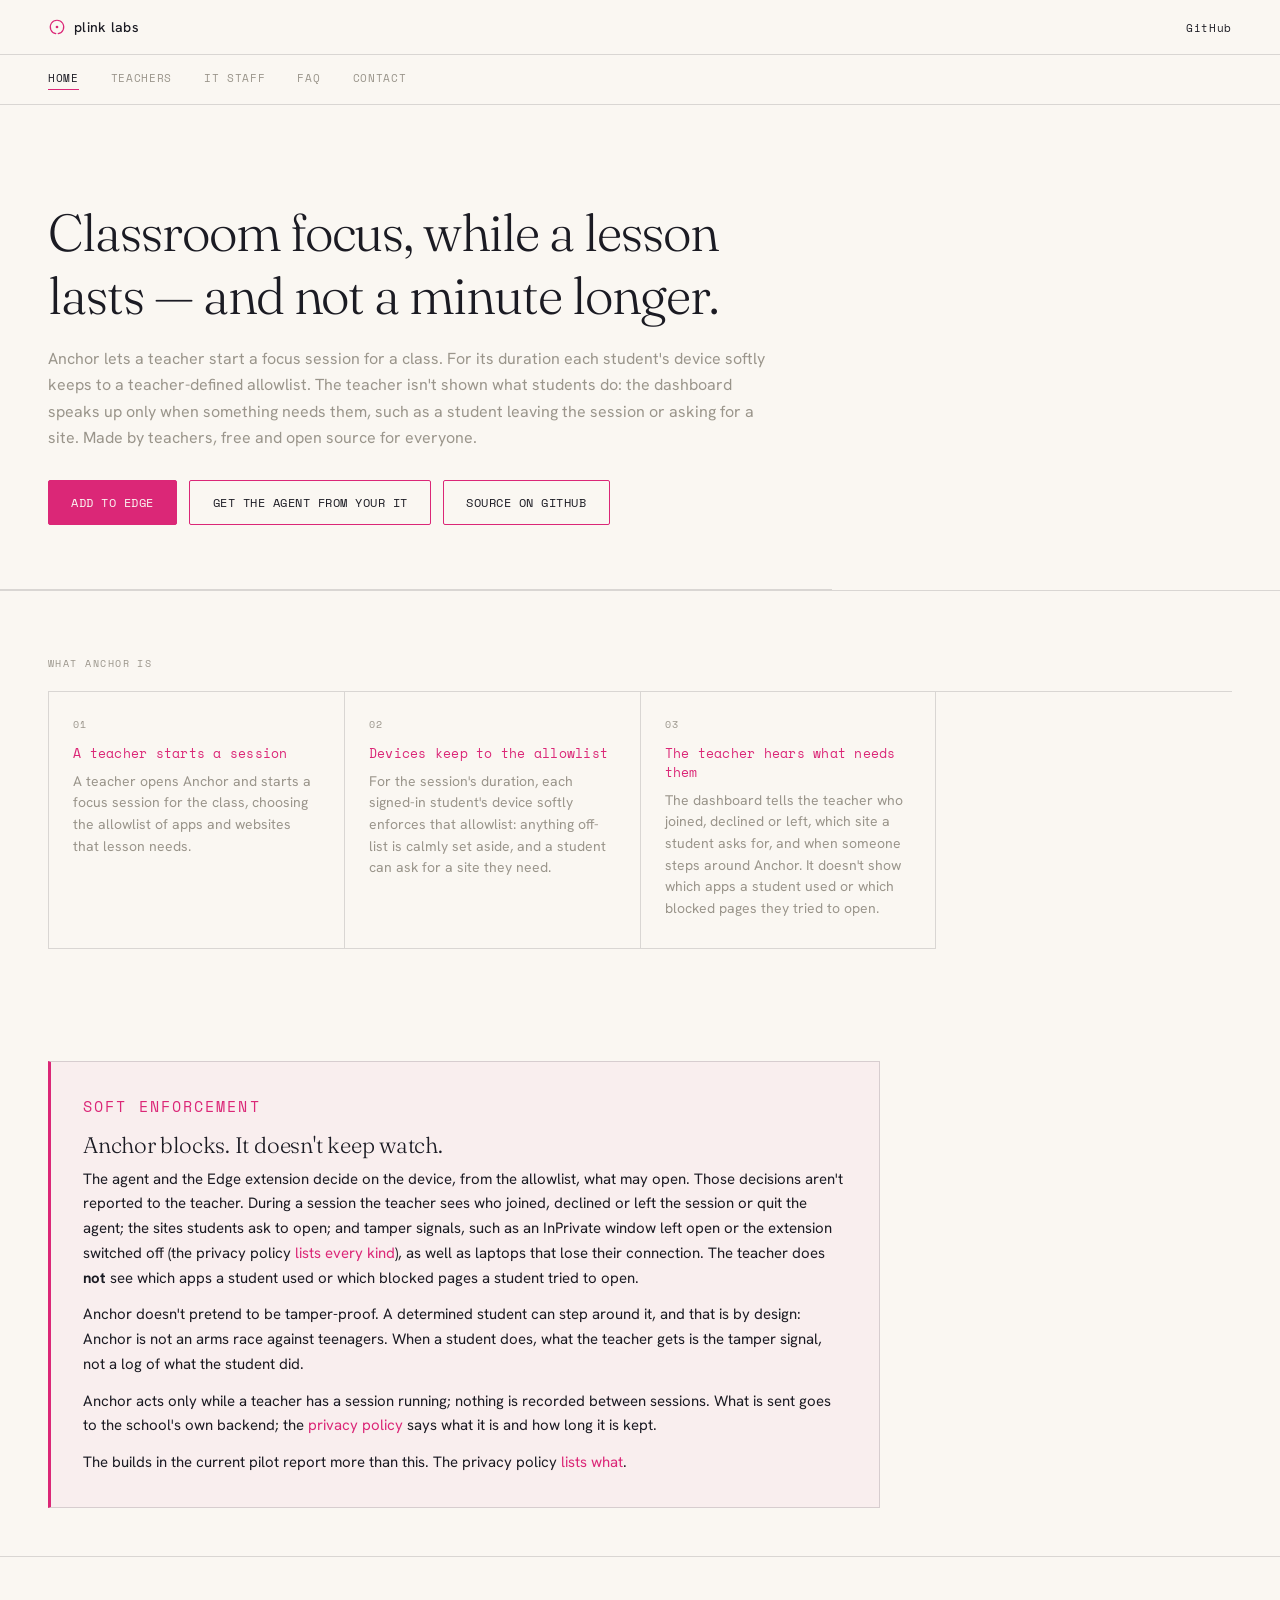
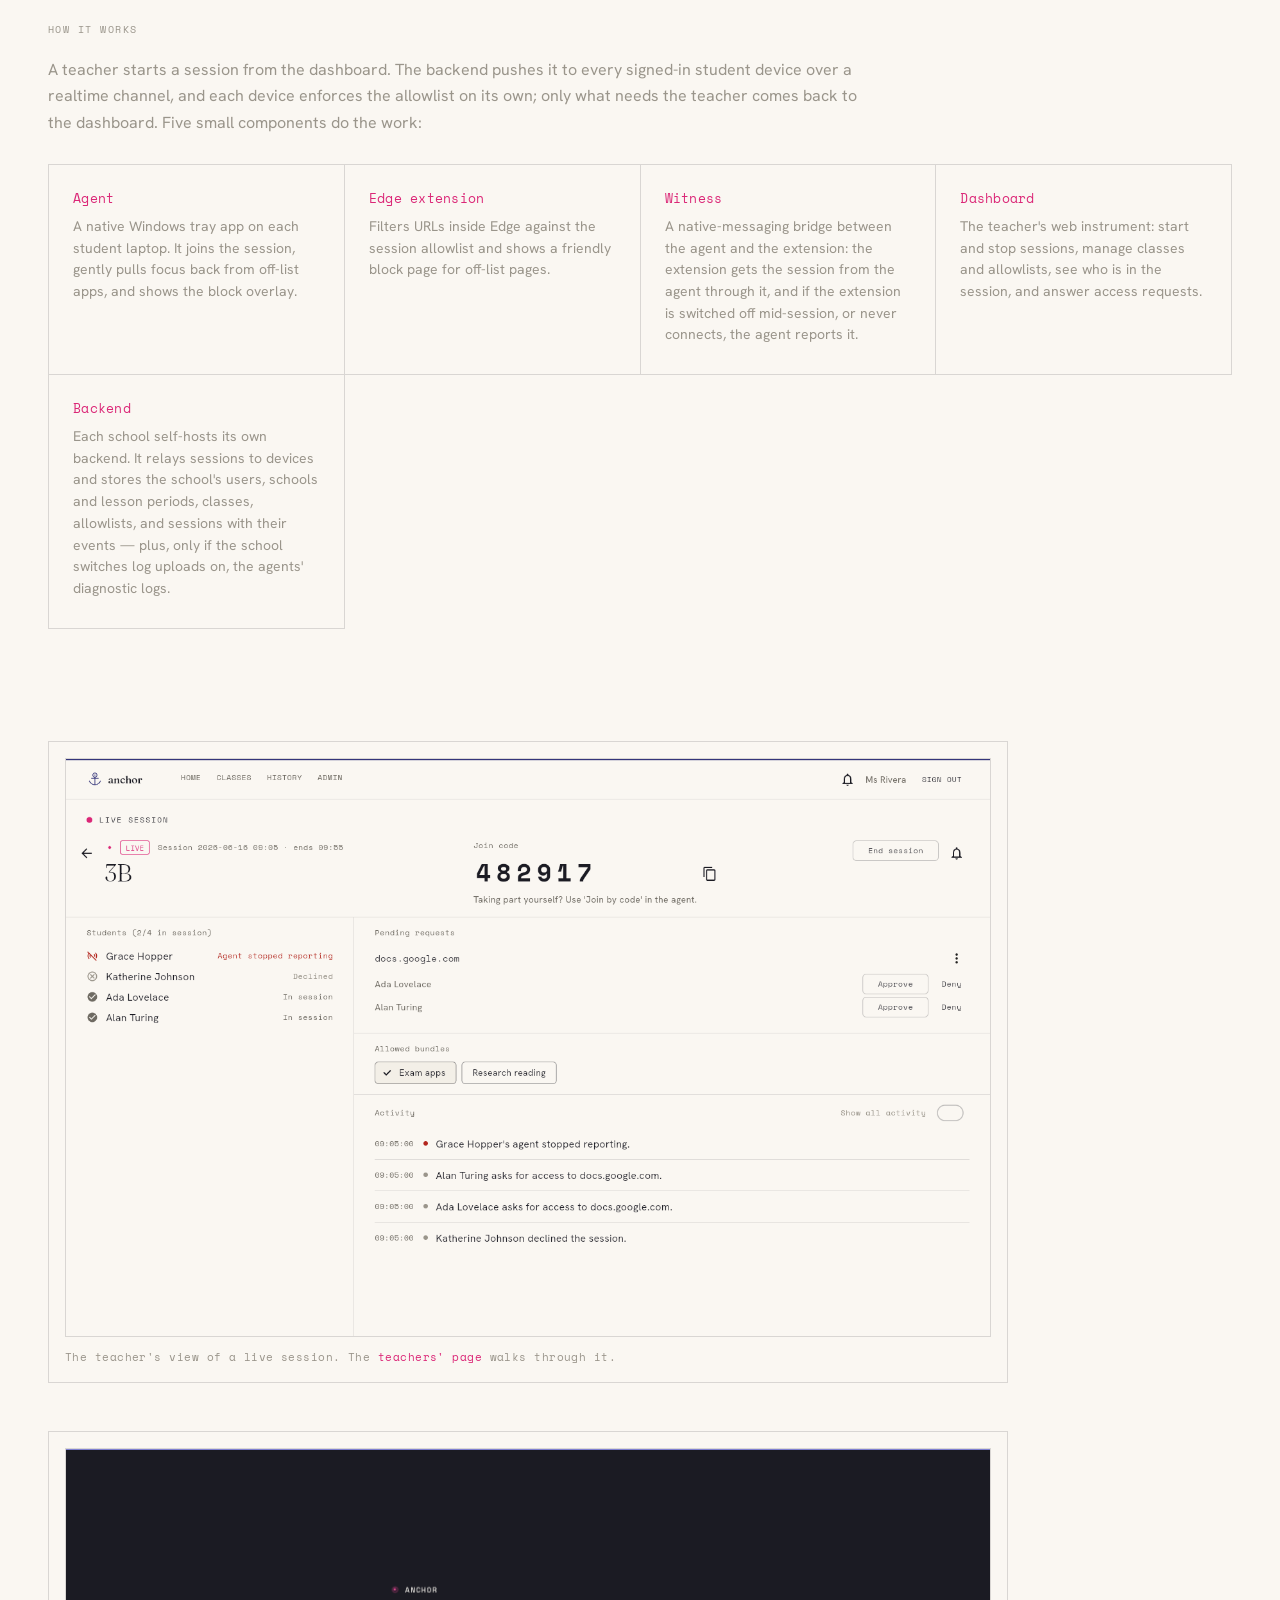
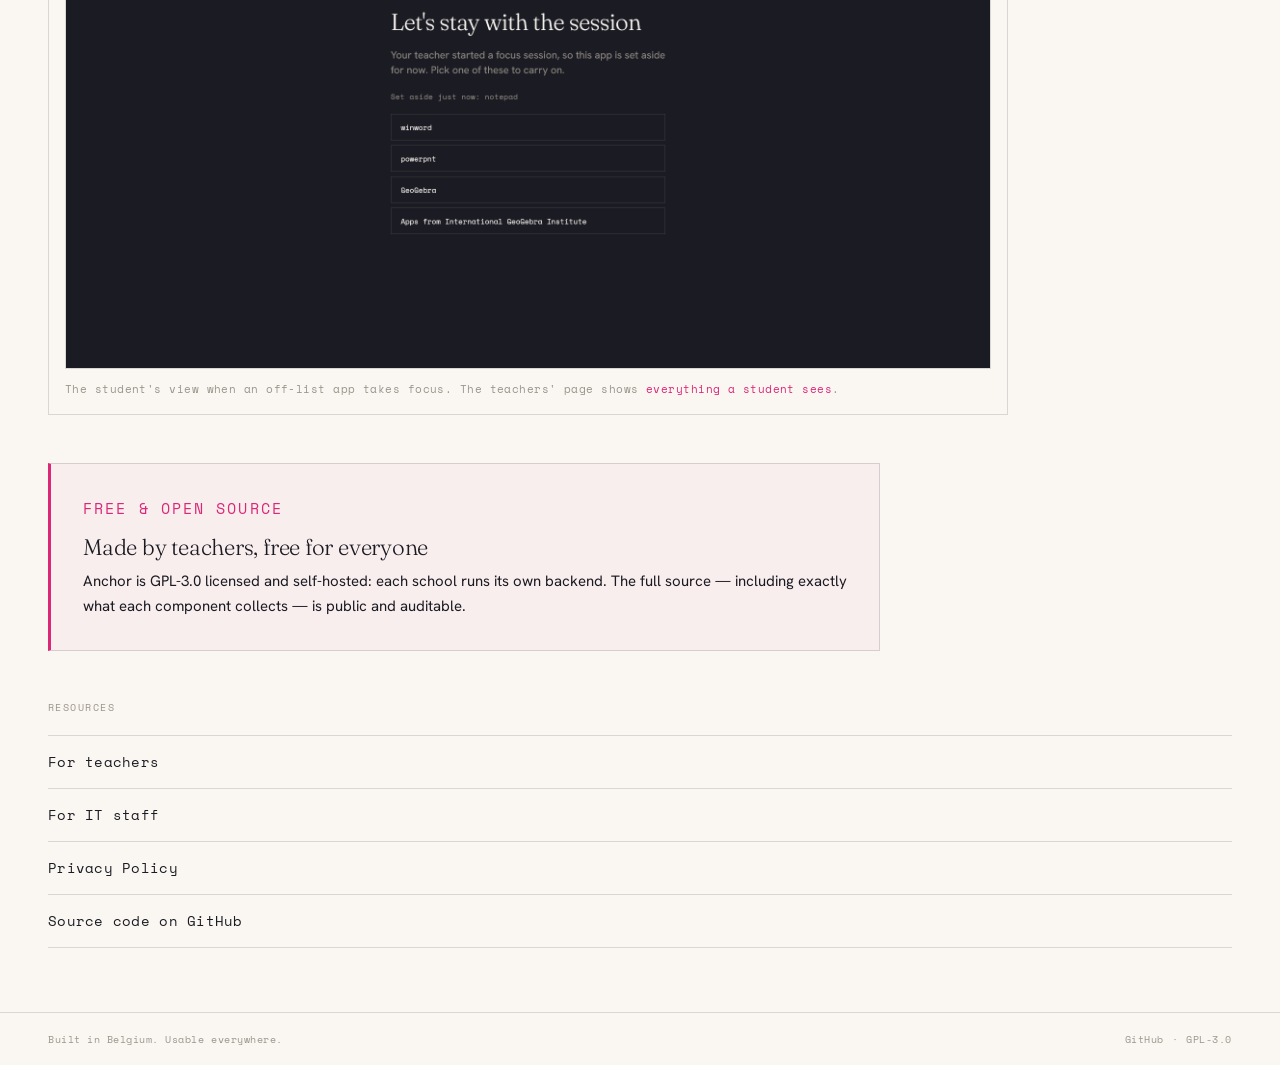
==== commit 9b365cdd: "Publish Anchor website from plinklabs/Anchor@1525388" ====
--- a/anchor/index.html
+++ b/anchor/index.html
@@ -3,7 +3,7 @@
 <head>
   <meta charset="UTF-8">
   <meta name="viewport" content="width=device-width, initial-scale=1.0">
-  <meta name="description" content="Anchor — classroom focus and device management software by Plink Labs. A teacher starts a focus session; each student device softly enforces an allowlist; off-task activity surfaces live on the dashboard.">
+  <meta name="description" content="Anchor — classroom focus software by Plink Labs. A teacher starts a focus session; each student device softly keeps to the lesson's allowlist, and the teacher is told only when a student leaves, asks for a site, or steps around the enforcement.">
   <title>Anchor · Plink Labs</title>
   <link rel="icon" href="data:image/svg+xml,<svg xmlns='http://www.w3.org/2000/svg' viewBox='0 0 24 24' fill='none'><path d='M 10.44 20.86 A 9 9 0 1 1 13.56 20.86' stroke='%23DB2777' stroke-width='1.5' stroke-linecap='round'/><circle cx='12' cy='12' r='1.8' fill='%23DB2777'/></svg>">
   <link rel="preconnect" href="https://fonts.googleapis.com">
@@ -39,11 +39,11 @@
     <!-- Hero — one-line value proposition + primary CTAs -->
     <section class="hero">
       <h1>Classroom focus, while a lesson lasts — and not a minute longer.</h1>
-      <p>Anchor lets a teacher start a focus session for a class. For its duration each student's device softly keeps to a teacher-defined allowlist, and off-task activity surfaces live on the teacher's dashboard. Made by teachers, free and open source for everyone.</p>
+      <p>Anchor lets a teacher start a focus session for a class. For its duration each student's device softly keeps to a teacher-defined allowlist. The teacher isn't shown what students do: the dashboard speaks up only when something needs them, such as a student leaving the session or asking for a site. Made by teachers, free and open source for everyone.</p>
       <!--
-        CTA target assumption: the Edge Add-ons listing is not public yet, so
-        "Add to Edge" points at the repository for now. Repoint it to the
-        canonical Edge Add-ons URL once the extension is published. (Issue #254)
+        "Add to Edge" opens the extension's Edge Add-ons store listing, the
+        same one the agent opens for a student whose Edge has no policy that
+        installs it.
 
         "Get the agent" leads to the IT page, not to GitHub Releases: each
         school's IT publishes its own agent, built for that school's backend
@@ -51,7 +51,7 @@
         (Issue #361)
       -->
       <div class="cta-row">
-        <a class="cta cta--primary" href="https://github.com/plinklabs/Anchor">Add to Edge</a>
+        <a class="cta cta--primary" href="https://microsoftedge.microsoft.com/addons/detail/dnkimhodjfogjibnbbfdjdapgmmiojio">Add to Edge</a>
         <a class="cta cta--secondary" href="it.html">Get the agent from your IT</a>
         <a class="cta cta--secondary" href="https://github.com/plinklabs/Anchor">Source on GitHub</a>
       </div>
@@ -69,28 +69,36 @@
         <article>
           <p class="step">02</p>
           <h3>Devices keep to the allowlist</h3>
-          <p>For the session's duration, each signed-in student's device softly enforces that allowlist. Off-list apps get pushed to the background; off-list pages show a friendly block page.</p>
+          <p>For the session's duration, each signed-in student's device softly enforces that allowlist: anything off-list is calmly set aside, and a student can ask for a site they need.</p>
         </article>
         <article>
           <p class="step">03</p>
-          <h3>Off-task activity surfaces live</h3>
-          <p>When a device drifts off task, it shows up on the teacher's dashboard in real time — so the teacher can quietly nudge a student back, not police a log later.</p>
+          <h3>The teacher hears what needs them</h3>
+          <p>The dashboard tells the teacher who joined, declined or left, which site a student asks for, and when someone steps around Anchor. It doesn't show which apps a student used or which blocked pages they tried to open.</p>
         </article>
       </div>
     </section>
 
-    <!-- Philosophy — no monitoring, no privacy invasion, only voluntary focus -->
-    <section class="callout">
-      <p class="eyebrow">No monitoring, no surveillance</p>
-      <h2>Soft enforcement: off-task is made visible, not impossible</h2>
-      <p>Anchor is built for <strong>soft enforcement</strong>. The agent pulls focus back and surfaces off-list activity, but it does not pretend to be tamper-proof — a motivated student can defeat it, and that is by design. The goal is to make off-task behaviour <strong>visible to the teacher</strong>, not impossible.</p>
-      <p>Nothing is recorded between sessions. Anchor only observes activity while a teacher has a session running, and only the off-list parts; on-allowlist work is never logged. We are honest about who is in control: a teacher set this up, it ends when the lesson ends, and the data stays inside the school that runs it.</p>
+    <!--
+      Soft enforcement: the one home for what the teacher is told during a
+      session, what they are not, and why Anchor isn't tamper-proof (#510).
+      Other pages link here (index.html#soft-enforcement) rather than restate
+      it. The data behind it (every kind of tamper signal, what is sent and
+      kept, the pilot builds' extra reports) lives in privacy.html (#511).
+    -->
+    <section class="callout" id="soft-enforcement">
+      <p class="eyebrow">Soft enforcement</p>
+      <h2>Anchor blocks. It doesn't keep watch.</h2>
+      <p>The agent and the Edge extension decide on the device, from the allowlist, what may open. Those decisions aren't reported to the teacher. During a session the teacher sees who joined, declined or left the session or quit the agent; the sites students ask to open; and tamper signals, such as an InPrivate window left open or the extension switched off (the privacy policy <a href="privacy.html#sent">lists every kind</a>), as well as laptops that lose their connection. The teacher does <strong>not</strong> see which apps a student used or which blocked pages a student tried to open.</p>
+      <p>Anchor doesn't pretend to be tamper-proof. A determined student can step around it, and that is by design: Anchor is not an arms race against teenagers. When a student does, what the teacher gets is the tamper signal, not a log of what the student did.</p>
+      <p>Anchor acts only while a teacher has a session running; nothing is recorded between sessions. What is sent goes to the school's own backend; the <a href="privacy.html">privacy policy</a> says what it is and how long it is kept.</p>
+      <p>The builds in the current pilot report more than this. The privacy policy <a href="privacy.html#pilot">lists what</a>.</p>
     </section>
 
     <!-- How it works — teacher → backend → student devices + the five components -->
     <section class="feature-section">
       <p class="eyebrow">How it works</p>
-      <p class="lead" style="max-width: 52rem; color: var(--muted); line-height: 1.65; margin-bottom: 1.75rem;">A teacher starts a session from the dashboard. The backend pushes it to every signed-in student device over a realtime channel; each device enforces the allowlist locally and reports off-list activity straight back to the dashboard. Five small components do the work:</p>
+      <p class="lead">A teacher starts a session from the dashboard. The backend pushes it to every signed-in student device over a realtime channel, and each device enforces the allowlist on its own; only what needs the teacher comes back to the dashboard. Five small components do the work:</p>
       <div class="feature-grid">
         <article>
           <h3>Agent</h3>
@@ -102,44 +110,42 @@
         </article>
         <article>
           <h3>Witness</h3>
-          <p>A native-messaging bridge so the agent and extension watch each other: if either is disabled mid-session, the other reports it.</p>
+          <p>A native-messaging bridge between the agent and the extension: the extension gets the session from the agent through it, and if the extension is switched off mid-session, or never connects, the agent reports it.</p>
         </article>
         <article>
           <h3>Dashboard</h3>
-          <p>The teacher's web instrument: start and stop sessions, manage classes and allowlists, and watch live student state.</p>
+          <p>The teacher's web instrument: start and stop sessions, manage classes and allowlists, see who is in the session, and answer access requests.</p>
         </article>
         <article>
           <h3>Backend</h3>
-          <p>Each school self-hosts its own backend. It relays sessions to devices and stores classes, allowlists, and session events — and nothing else.</p>
+          <p>Each school self-hosts its own backend. It relays sessions to devices and stores the school's users, schools and lesson periods, classes, allowlists, and sessions with their events — plus, only if the school switches log uploads on, the agents' diagnostic logs.</p>
         </article>
       </div>
     </section>
 
-    <!-- See it — dashboard session view + student block overlay -->
+    <!--
+      See it — one teacher and one student screen. The teachers' page is the
+      home for the walkthrough and for every surface a student sees (#513).
+    -->
     <figure class="screenshot">
-      <figure>
-        <img src="assets/dashboard-session.png" alt="Anchor teacher dashboard during a live focus session, showing each student's device state" width="1280" height="800">
-        <figcaption>The teacher's view — a live session, with each student's device state and any off-task activity surfacing in real time.</figcaption>
-      </figure>
+      <img src="assets/dashboard-session.png" alt="Anchor teacher dashboard during a live focus session, showing each student's state, a pending access request and the activity feed" width="1440" height="900">
+      <figcaption>The teacher's view of a live session. The <a href="teachers.html">teachers' page</a> walks through it.</figcaption>
     </figure>
 
     <figure class="screenshot">
-      <figure>
-        <img src="assets/agent-block-overlay.png" alt="Anchor block overlay on a student device explaining that the current focus session does not allow this app" width="1280" height="800">
-        <figcaption>The student's view — when something off-list takes focus, Anchor calmly explains the session and steps back out of the way.</figcaption>
-      </figure>
+      <img src="assets/agent-block-overlay.png" alt="Anchor block overlay on a student device explaining that the current focus session does not allow this app" width="1918" height="1078">
+      <figcaption>The student's view when an off-list app takes focus. The teachers' page shows <a href="teachers.html#students">everything a student sees</a>.</figcaption>
     </figure>
 
-    <!-- CTAs / resources -->
-    <section class="callout">
+    <!--
+      Free & open source: the one home for the licence and "made by
+      teachers" (#513). The CTAs are in the hero; Plink Labs' role in the
+      data flow is stated in privacy.html and one FAQ answer.
+    -->
+    <section class="callout" id="open-source">
       <p class="eyebrow">Free &amp; open source</p>
       <h2>Made by teachers, free for everyone</h2>
-      <p>Anchor is GPL-3.0 licensed and self-hostable. Each school runs its own backend; Plink Labs operates none and receives no student data. The full source — including exactly what each component collects — is public and auditable. Students get the agent from their school's IT, which builds it for the school's own backend.</p>
-      <div class="cta-row">
-        <a class="cta cta--primary" href="https://github.com/plinklabs/Anchor">Add to Edge</a>
-        <a class="cta cta--secondary" href="it.html">Get the agent from your IT</a>
-        <a class="cta cta--secondary" href="https://github.com/plinklabs/Anchor">Source on GitHub</a>
-      </div>
+      <p>Anchor is GPL-3.0 licensed and self-hosted: each school runs its own backend. The full source — including exactly what each component collects — is public and auditable.</p>
     </section>
 
     <section class="links">
@@ -148,7 +154,6 @@
         <li><a href="teachers.html">For teachers</a></li>
         <li><a href="it.html">For IT staff</a></li>
         <li><a href="privacy.html">Privacy Policy</a></li>
-        <li><a href="it.html">Get the agent (from your school's IT)</a></li>
         <li><a href="https://github.com/plinklabs/Anchor">Source code on GitHub</a></li>
       </ul>
     </section>
--- a/anchor/style.css
+++ b/anchor/style.css
@@ -203,16 +203,20 @@
 .screenshot {
   margin: clamp(2rem, 5vw, 3rem) var(--gutter);
   max-width: 60rem;
-}
-
-.screenshot figure {
   border: var(--border);
   background: var(--paper);
   padding: clamp(0.5rem, 2vw, 1rem);
 }
 
+/* The img's width/height attributes give the image's real size so the
+   browser can reserve its space; height: auto keeps that aspect ratio
+   once the width is scaled down to the frame (otherwise the height
+   attribute wins and the screenshot is stretched). A screenshot narrower
+   than the frame, such as the agent's tray menu, keeps its own size,
+   centred, rather than being blown up. */
 .screenshot img {
-  width: 100%;
+  height: auto;
+  margin-inline: auto;
   border: var(--border);
 }
 
@@ -224,6 +228,10 @@
   margin-top: 0.75rem;
   line-height: 1.5;
 }
+
+/* Links inside a caption read as links (the global reset makes them plain). */
+.screenshot figcaption a { color: var(--magenta); }
+.screenshot figcaption a:hover { text-decoration: underline; }
 
 /* ============================================================
    How-it-works / feature grid
@@ -231,6 +239,14 @@
 .feature-section {
   padding: clamp(2.5rem, 6vw, 4rem) var(--gutter);
   border-top: var(--border);
+}
+
+/* Intro paragraph between a section's eyebrow and its grid. */
+.feature-section .lead {
+  max-width: 52rem;
+  color: var(--muted);
+  line-height: 1.65;
+  margin-bottom: 1.75rem;
 }
 
 .feature-grid {
@@ -268,6 +284,10 @@
   line-height: 1.55;
   color: var(--muted);
 }
+
+/* Links inside a card read as links (the global reset makes them plain). */
+.feature-grid p a { color: var(--magenta); }
+.feature-grid p a:hover { text-decoration: underline; }
 
 /* ============================================================
    Callout block
@@ -300,6 +320,12 @@
   color: var(--ink);
 }
 
+.callout p + p { margin-top: 0.75rem; }
+
+/* Links inside a callout read as links (the global reset makes them plain). */
+.callout p a { color: var(--magenta); }
+.callout p a:hover { text-decoration: underline; }
+
 /* ============================================================
    Prose document (privacy / legal copy)
    ============================================================ */
